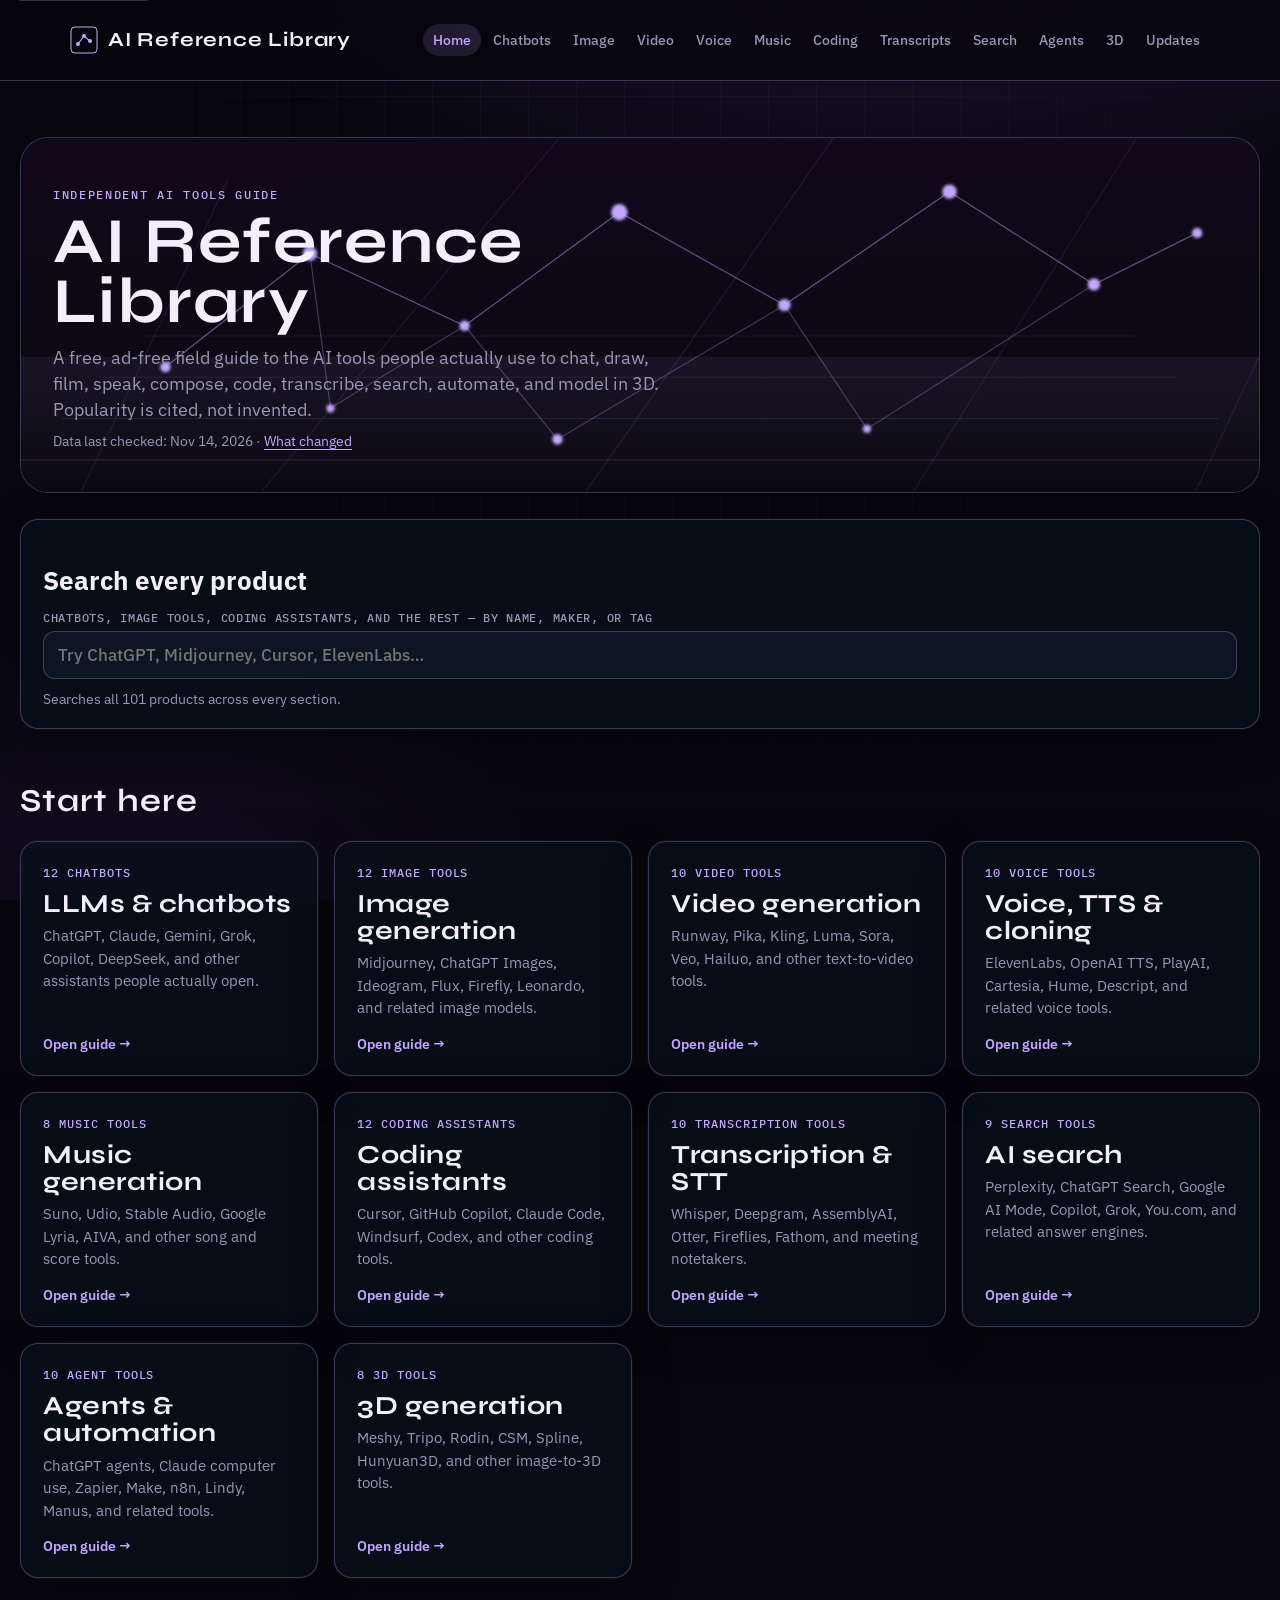
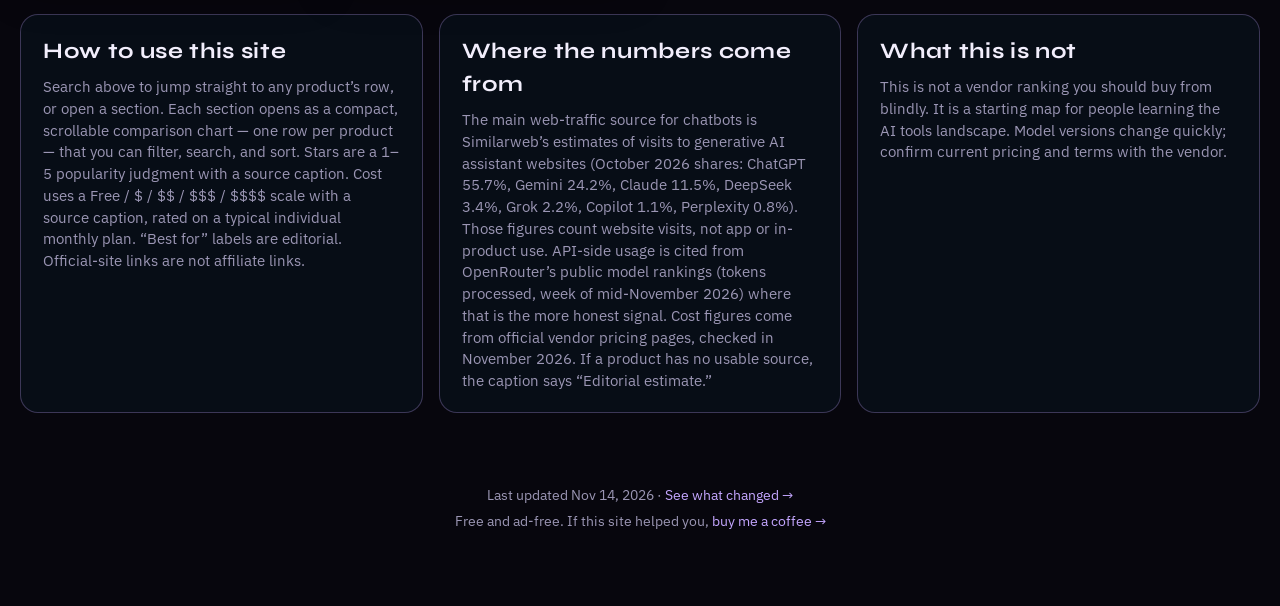
==== index.html @ b4fcb7ce "Initial local build of the AI Reference Library. Static comparison charts for ten AI tool sections, " ====
<!doctype html>
<html lang="en">
<head>
<meta charset="utf-8">
<meta name="viewport" content="width=device-width,initial-scale=1,viewport-fit=cover">
<title>AI Reference Library</title>
<meta name="description" content="Free, ad-free guide to AI tools: chatbots, image and video generation, voice, music, coding assistants, transcription, AI search, agents, and 3D, with cited ratings.">
<link rel="canonical" href="https://aitoolchart.net/">
<meta property="og:type" content="website">
<meta property="og:site_name" content="AI Reference Library">
<meta property="og:title" content="AI Reference Library">
<meta property="og:description" content="Free, ad-free guide to AI tools: chatbots, image and video generation, voice, music, coding assistants, transcription, AI search, agents, and 3D, with cited ratings.">
<meta property="og:url" content="https://aitoolchart.net/">
<meta property="og:image" content="https://aitoolchart.net/og-image.png">
<meta property="og:image:width" content="1200">
<meta property="og:image:height" content="630">
<meta property="og:image:alt" content="AI Reference Library: a dark grid and connected nodes">
<meta name="twitter:card" content="summary_large_image">
<meta name="twitter:title" content="AI Reference Library">
<meta name="twitter:description" content="Free, ad-free guide to AI tools: chatbots, image and video generation, voice, music, coding assistants, transcription, AI search, agents, and 3D, with cited ratings.">
<meta name="twitter:image" content="https://aitoolchart.net/og-image.png">
<link rel="icon" href="favicon.ico" sizes="any">
<link rel="icon" href="favicon.svg" type="image/svg+xml">
<link rel="apple-touch-icon" href="apple-touch-icon.png">
<link rel="preconnect" href="https://fonts.googleapis.com">
<link rel="preconnect" href="https://fonts.gstatic.com" crossorigin>
<link rel="stylesheet" href="https://fonts.googleapis.com/css2?family=IBM+Plex+Mono:wght@400;500&family=IBM+Plex+Sans:wght@400;500;600;700&family=Syne:wght@600;700;800&display=swap">
<link rel="stylesheet" href="theme.css?v=20261114">
</head>
<body>
<div class="page-bg"></div>
<a class="skip" href="#main">Skip to content</a>
<nav class="topnav" aria-label="Primary">
  <div class="inner">
    <a class="brand" href="index.html">
      <svg width="28" height="28" viewBox="0 0 28 28" aria-hidden="true">
        <rect x="1" y="1" width="26" height="26" rx="4" fill="none" stroke="#c4a6ff" stroke-width="1"/>
        <circle cx="8" cy="18" r="2" fill="#c4a6ff"/>
        <circle cx="14" cy="10" r="2" fill="#c4a6ff"/>
        <circle cx="20" cy="15" r="2" fill="#c4a6ff"/>
        <path d="M8 18 L14 10 L20 15" fill="none" stroke="#c4a6ff" stroke-width="1.2"/>
      </svg>
      AI Reference Library
    </a>
    <ul class="nav-links"><li><a href="index.html" aria-current="page">Home</a></li><li><a href="chatbots.html">Chatbots</a></li><li><a href="image.html">Image</a></li><li><a href="video.html">Video</a></li><li><a href="voice.html">Voice</a></li><li><a href="music.html">Music</a></li><li><a href="coding.html">Coding</a></li><li><a href="transcription.html">Transcripts</a></li><li><a href="search.html">Search</a></li><li><a href="agents.html">Agents</a></li><li><a href="gen3d.html">3D</a></li><li><a href="updates.html">Updates</a></li></ul>
  </div>
</nav>
<div class="wrap chart-wrap" id="main">
<header class="hero">
  <div class="hero-art"><svg class="hero-svg" viewBox="0 0 1200 420" preserveAspectRatio="xMidYMid slice" aria-hidden="true">
  <defs>
    <linearGradient id="sky" x1="0" y1="0" x2="0" y2="1">
      <stop offset="0%" stop-color="#12081c"/>
      <stop offset="55%" stop-color="#0c0814"/>
      <stop offset="100%" stop-color="#07060d"/>
    </linearGradient>
    <linearGradient id="glow" x1="0" y1="1" x2="0" y2="0">
      <stop offset="0%" stop-color="#c4a6ff" stop-opacity="0.0"/>
      <stop offset="100%" stop-color="#c4a6ff" stop-opacity="0.35"/>
    </linearGradient>
    <filter id="soft"><feGaussianBlur stdDeviation="1.4"/></filter>
  </defs>
  <rect width="1200" height="420" fill="url(#sky)"/>
  <g stroke="#c4a6ff" stroke-opacity="0.16" fill="none" stroke-width="1">
    <path d="M-40,390 L1240,390"/>
    <path d="M0,350 L1200,350" stroke-opacity="0.14"/>
    <path d="M40,310 L1160,310" stroke-opacity="0.12"/>
    <path d="M80,270 L1120,270" stroke-opacity="0.10"/>
    <path d="M120,230 L1080,230" stroke-opacity="0.08"/>
    <path d="M200,80 L40,420" stroke-opacity="0.10"/>
    <path d="M520,40 L200,420" stroke-opacity="0.11"/>
    <path d="M800,20 L520,420" stroke-opacity="0.12"/>
    <path d="M1080,40 L840,420" stroke-opacity="0.11"/>
    <path d="M1280,80 L1120,420" stroke-opacity="0.10"/>
  </g>
  <g fill="none" stroke="#c4a6ff" stroke-opacity="0.45" stroke-width="1.2">
    <path d="M140,260 L280,150 L430,220 L580,110 L740,200 L900,90 L1040,180 L1140,130"/>
    <path d="M280,150 L300,300 L430,220 L520,330 L740,200 L820,320 L1040,180" stroke-opacity="0.28"/>
  </g>
  <g fill="#c4a6ff" filter="url(#soft)">
    <circle cx="140" cy="260" r="5"/>
    <circle cx="280" cy="150" r="7"/>
    <circle cx="430" cy="220" r="5"/>
    <circle cx="580" cy="110" r="8"/>
    <circle cx="740" cy="200" r="6"/>
    <circle cx="900" cy="90" r="7"/>
    <circle cx="1040" cy="180" r="6"/>
    <circle cx="1140" cy="130" r="5"/>
    <circle cx="300" cy="300" r="4"/>
    <circle cx="520" cy="330" r="5"/>
    <circle cx="820" cy="320" r="4"/>
  </g>
  <rect x="0" y="250" width="1200" height="170" fill="url(#glow)" opacity="0.22"/>
</svg>
</div>
  <div class="hero-copy">
    <span class="eyebrow">Independent AI tools guide</span>
    <h1>AI Reference Library</h1>
    <p class="lede">A free, ad-free field guide to the AI tools people actually use to chat, draw, film, speak, compose, code, transcribe, search, automate, and model in 3D. Popularity is cited, not invented.</p>
    <p class="checked">Data last checked: <time datetime="2026-11-14">Nov 14, 2026</time> · <a href="updates.html">What changed</a></p>
  </div>
</header>
  <section class="site-search" role="search" aria-labelledby="site-search-h">
    <h2 id="site-search-h">Search every product</h2>
    <label for="site-search">Chatbots, image tools, coding assistants, and the rest — by name, maker, or tag</label>
    <input type="search" id="site-search" placeholder="Try ChatGPT, Midjourney, Cursor, ElevenLabs…" autocomplete="off" spellcheck="false" aria-describedby="site-status" aria-controls="site-results">
    <p class="sr-status" id="site-status" aria-live="polite">Searches all 101 products across every section.</p>
    <ul class="sr-list" id="site-results" hidden></ul>
  </section>
  <section class="grp">
    <h2>Start here</h2>
    <div class="grid"><a class="card" href="chatbots.html"><span class="cnt">12 chatbots</span><span class="nm">LLMs &amp; chatbots</span><span class="ds">ChatGPT, Claude, Gemini, Grok, Copilot, DeepSeek, and other assistants people actually open.</span><span class="go">Open guide →</span></a><a class="card" href="image.html"><span class="cnt">12 image tools</span><span class="nm">Image generation</span><span class="ds">Midjourney, ChatGPT Images, Ideogram, Flux, Firefly, Leonardo, and related image models.</span><span class="go">Open guide →</span></a><a class="card" href="video.html"><span class="cnt">10 video tools</span><span class="nm">Video generation</span><span class="ds">Runway, Pika, Kling, Luma, Sora, Veo, Hailuo, and other text-to-video tools.</span><span class="go">Open guide →</span></a><a class="card" href="voice.html"><span class="cnt">10 voice tools</span><span class="nm">Voice, TTS &amp; cloning</span><span class="ds">ElevenLabs, OpenAI TTS, PlayAI, Cartesia, Hume, Descript, and related voice tools.</span><span class="go">Open guide →</span></a><a class="card" href="music.html"><span class="cnt">8 music tools</span><span class="nm">Music generation</span><span class="ds">Suno, Udio, Stable Audio, Google Lyria, AIVA, and other song and score tools.</span><span class="go">Open guide →</span></a><a class="card" href="coding.html"><span class="cnt">12 coding assistants</span><span class="nm">Coding assistants</span><span class="ds">Cursor, GitHub Copilot, Claude Code, Windsurf, Codex, and other coding tools.</span><span class="go">Open guide →</span></a><a class="card" href="transcription.html"><span class="cnt">10 transcription tools</span><span class="nm">Transcription &amp; STT</span><span class="ds">Whisper, Deepgram, AssemblyAI, Otter, Fireflies, Fathom, and meeting notetakers.</span><span class="go">Open guide →</span></a><a class="card" href="search.html"><span class="cnt">9 search tools</span><span class="nm">AI search</span><span class="ds">Perplexity, ChatGPT Search, Google AI Mode, Copilot, Grok, You.com, and related answer engines.</span><span class="go">Open guide →</span></a><a class="card" href="agents.html"><span class="cnt">10 agent tools</span><span class="nm">Agents &amp; automation</span><span class="ds">ChatGPT agents, Claude computer use, Zapier, Make, n8n, Lindy, Manus, and related tools.</span><span class="go">Open guide →</span></a><a class="card" href="gen3d.html"><span class="cnt">8 3D tools</span><span class="nm">3D generation</span><span class="ds">Meshy, Tripo, Rodin, CSM, Spline, Hunyuan3D, and other image-to-3D tools.</span><span class="go">Open guide →</span></a></div>
  </section>
  <div class="notes">
    <section>
      <h2>How to use this site</h2>
      <p>Search above to jump straight to any product’s row, or open a section. Each section opens as a compact, scrollable comparison chart — one row per product — that you can filter, search, and sort. Stars are a 1–5 popularity judgment with a source caption. Cost uses a Free / $ / $$ / $$$ / $$$$ scale with a source caption, rated on a typical individual monthly plan. “Best for” labels are editorial. Official-site links are not affiliate links.</p>
    </section>
    <section>
      <h2>Where the numbers come from</h2>
      <p>The main web-traffic source for chatbots is Similarweb’s estimates of visits to generative AI assistant websites (October 2026 shares: ChatGPT 55.7%, Gemini 24.2%, Claude 11.5%, DeepSeek 3.4%, Grok 2.2%, Copilot 1.1%, Perplexity 0.8%). Those figures count website visits, not app or in-product use. API-side usage is cited from OpenRouter’s public model rankings (tokens processed, week of mid-November 2026) where that is the more honest signal. Cost figures come from official vendor pricing pages, checked in November 2026. If a product has no usable source, the caption says “Editorial estimate.”</p>
    </section>
    <section>
      <h2>What this is not</h2>
      <p>This is not a vendor ranking you should buy from blindly. It is a starting map for people learning the AI tools landscape. Model versions change quickly; confirm current pricing and terms with the vendor.</p>
    </section>
  </div>
</div>
<footer class="site-footer">
<p class="kofi updated">Last updated <time datetime="2026-11-14">Nov 14, 2026</time> · <a href="updates.html">See what changed →</a></p>
<p class="kofi">Free and ad-free. If this site helped you, <a href="https://ko-fi.com/marcustravis" target="_blank" rel="noopener">buy me a coffee →</a></p>
</footer>

<script>window.SEARCH_INDEX = [{"name": "ChatGPT", "maker": "OpenAI", "tags": ["Consumer app", "API", "Paid plan", "Voice", "Search"], "icon": "chatgpt", "section": "LLMs & chatbots", "href": "chatbots.html#p-chatgpt"}, {"name": "Gemini", "maker": "Google", "tags": ["Consumer app", "API", "Paid plan", "Voice", "Search"], "icon": "gemini", "section": "LLMs & chatbots", "href": "chatbots.html#p-gemini"}, {"name": "Claude", "maker": "Anthropic", "tags": ["Consumer app", "API", "Paid plan", "Coding"], "icon": "claude", "section": "LLMs & chatbots", "href": "chatbots.html#p-claude"}, {"name": "DeepSeek", "maker": "DeepSeek", "tags": ["Consumer app", "API", "Open weights", "Free tier"], "icon": "deepseek", "section": "LLMs & chatbots", "href": "chatbots.html#p-deepseek"}, {"name": "Grok", "maker": "xAI", "tags": ["Consumer app", "API", "Paid plan", "Search"], "icon": "grok", "section": "LLMs & chatbots", "href": "chatbots.html#p-grok"}, {"name": "Microsoft Copilot", "maker": "Microsoft", "tags": ["Consumer app", "Paid plan", "Office"], "icon": "copilot", "section": "LLMs & chatbots", "href": "chatbots.html#p-microsoft-copilot"}, {"name": "Meta AI", "maker": "Meta", "tags": ["Consumer app", "Free tier", "Voice"], "icon": "meta-ai", "section": "LLMs & chatbots", "href": "chatbots.html#p-meta-ai"}, {"name": "Qwen", "maker": "Alibaba (Qwen)", "tags": ["Consumer app", "API", "Open weights", "Free tier"], "icon": "qwen", "section": "LLMs & chatbots", "href": "chatbots.html#p-qwen"}, {"name": "Kimi", "maker": "Moonshot AI", "tags": ["Consumer app", "API", "Free tier"], "icon": "kimi", "section": "LLMs & chatbots", "href": "chatbots.html#p-kimi"}, {"name": "Z.ai (GLM)", "maker": "Zhipu / Z.ai", "tags": ["Consumer app", "API", "Open weights", "Free tier"], "icon": "zai", "section": "LLMs & chatbots", "href": "chatbots.html#p-z-ai-glm"}, {"name": "Mistral Le Chat", "maker": "Mistral AI", "tags": ["Consumer app", "API", "Open weights", "Paid plan"], "icon": "mistral", "section": "LLMs & chatbots", "href": "chatbots.html#p-mistral-le-chat"}, {"name": "Character.AI", "maker": "Character.AI", "tags": ["Consumer app", "Paid plan"], "icon": "character-ai", "section": "LLMs & chatbots", "href": "chatbots.html#p-character-ai"}, {"name": "Midjourney", "maker": "Midjourney", "tags": ["Consumer app", "Paid plan", "Discord"], "icon": "midjourney", "section": "Image generation", "href": "image.html#p-midjourney"}, {"name": "ChatGPT Images", "maker": "OpenAI", "tags": ["Consumer app", "Paid plan"], "icon": "chatgpt-images", "section": "Image generation", "href": "image.html#p-chatgpt-images"}, {"name": "Gemini Images", "maker": "Google", "tags": ["Consumer app", "Paid plan"], "icon": "gemini-images", "section": "Image generation", "href": "image.html#p-gemini-images"}, {"name": "Adobe Firefly", "maker": "Adobe", "tags": ["Consumer app", "Paid plan", "Creative Cloud"], "icon": "firefly", "section": "Image generation", "href": "image.html#p-adobe-firefly"}, {"name": "Flux", "maker": "Black Forest Labs", "tags": ["API", "Consumer app", "Open weights"], "icon": "flux", "section": "Image generation", "href": "image.html#p-flux"}, {"name": "Ideogram", "maker": "Ideogram", "tags": ["Consumer app", "Paid plan"], "icon": "ideogram", "section": "Image generation", "href": "image.html#p-ideogram"}, {"name": "Leonardo", "maker": "Leonardo.Ai", "tags": ["Consumer app", "Paid plan"], "icon": "leonardo", "section": "Image generation", "href": "image.html#p-leonardo"}, {"name": "Recraft", "maker": "Recraft", "tags": ["Consumer app", "Paid plan", "Vector"], "icon": "recraft", "section": "Image generation", "href": "image.html#p-recraft"}, {"name": "Grok Imagine", "maker": "xAI", "tags": ["Consumer app", "Paid plan"], "icon": "grok-imagine", "section": "Image generation", "href": "image.html#p-grok-imagine"}, {"name": "DreamStudio", "maker": "Stability AI", "tags": ["Consumer app", "API", "Open weights"], "icon": "dreamstudio", "section": "Image generation", "href": "image.html#p-dreamstudio"}, {"name": "Microsoft Designer", "maker": "Microsoft", "tags": ["Consumer app", "Paid plan", "Office"], "icon": "designer", "section": "Image generation", "href": "image.html#p-microsoft-designer"}, {"name": "SeaArt", "maker": "SeaArt", "tags": ["Consumer app", "Free tier", "Paid plan"], "icon": "seaart", "section": "Image generation", "href": "image.html#p-seaart"}, {"name": "Runway", "maker": "Runway", "tags": ["Consumer app", "Paid plan"], "icon": "runway", "section": "Video generation", "href": "video.html#p-runway"}, {"name": "Google Veo", "maker": "Google", "tags": ["Consumer app", "Paid plan"], "icon": "veo", "section": "Video generation", "href": "video.html#p-google-veo"}, {"name": "Sora", "maker": "OpenAI", "tags": ["Consumer app", "Paid plan"], "icon": "sora", "section": "Video generation", "href": "video.html#p-sora"}, {"name": "Kling", "maker": "Kuaishou", "tags": ["Consumer app", "Paid plan"], "icon": "kling", "section": "Video generation", "href": "video.html#p-kling"}, {"name": "Luma Dream Machine", "maker": "Luma AI", "tags": ["Consumer app", "Paid plan"], "icon": "luma", "section": "Video generation", "href": "video.html#p-luma-dream-machine"}, {"name": "Pika", "maker": "Pika", "tags": ["Consumer app", "Paid plan"], "icon": "pika", "section": "Video generation", "href": "video.html#p-pika"}, {"name": "Hailuo", "maker": "MiniMax", "tags": ["Consumer app", "Paid plan"], "icon": "hailuo", "section": "Video generation", "href": "video.html#p-hailuo"}, {"name": "Adobe Firefly Video", "maker": "Adobe", "tags": ["Consumer app", "Paid plan", "Creative Cloud"], "icon": "firefly-video", "section": "Video generation", "href": "video.html#p-adobe-firefly-video"}, {"name": "HeyGen", "maker": "HeyGen", "tags": ["Consumer app", "Paid plan", "Avatars"], "icon": "heygen", "section": "Video generation", "href": "video.html#p-heygen"}, {"name": "Vidu", "maker": "ShengShu / Vidu", "tags": ["Consumer app", "Paid plan"], "icon": "vidu", "section": "Video generation", "href": "video.html#p-vidu"}, {"name": "ElevenLabs", "maker": "ElevenLabs", "tags": ["Consumer app", "API", "Paid plan", "Cloning"], "icon": "elevenlabs", "section": "Voice, TTS & cloning", "href": "voice.html#p-elevenlabs"}, {"name": "OpenAI TTS", "maker": "OpenAI", "tags": ["API", "Consumer app", "Paid plan"], "icon": "openai-tts", "section": "Voice, TTS & cloning", "href": "voice.html#p-openai-tts"}, {"name": "Speechify", "maker": "Speechify", "tags": ["Consumer app", "Paid plan"], "icon": "speechify", "section": "Voice, TTS & cloning", "href": "voice.html#p-speechify"}, {"name": "Descript", "maker": "Descript", "tags": ["Consumer app", "Paid plan", "Cloning", "Editing"], "icon": "descript", "section": "Voice, TTS & cloning", "href": "voice.html#p-descript"}, {"name": "PlayAI", "maker": "PlayAI (Play.ht)", "tags": ["Consumer app", "API", "Paid plan", "Cloning"], "icon": "playai", "section": "Voice, TTS & cloning", "href": "voice.html#p-playai"}, {"name": "Cartesia", "maker": "Cartesia", "tags": ["API", "Paid plan"], "icon": "cartesia", "section": "Voice, TTS & cloning", "href": "voice.html#p-cartesia"}, {"name": "Hume", "maker": "Hume AI", "tags": ["API", "Consumer app", "Paid plan"], "icon": "hume", "section": "Voice, TTS & cloning", "href": "voice.html#p-hume"}, {"name": "Murf", "maker": "Murf", "tags": ["Consumer app", "Paid plan"], "icon": "murf", "section": "Voice, TTS & cloning", "href": "voice.html#p-murf"}, {"name": "Resemble AI", "maker": "Resemble AI", "tags": ["API", "Paid plan", "Cloning"], "icon": "resemble", "section": "Voice, TTS & cloning", "href": "voice.html#p-resemble-ai"}, {"name": "Google Cloud TTS", "maker": "Google", "tags": ["API"], "icon": "google-tts", "section": "Voice, TTS & cloning", "href": "voice.html#p-google-cloud-tts"}, {"name": "Suno", "maker": "Suno", "tags": ["Consumer app", "Paid plan"], "icon": "suno", "section": "Music generation", "href": "music.html#p-suno"}, {"name": "Udio", "maker": "Udio", "tags": ["Consumer app", "Paid plan"], "icon": "udio", "section": "Music generation", "href": "music.html#p-udio"}, {"name": "Stable Audio", "maker": "Stability AI", "tags": ["Consumer app", "API", "Paid plan"], "icon": "stable-audio", "section": "Music generation", "href": "music.html#p-stable-audio"}, {"name": "Google Lyria / MusicFX", "maker": "Google", "tags": ["Consumer app", "Paid plan"], "icon": "lyria", "section": "Music generation", "href": "music.html#p-google-lyria-musicfx"}, {"name": "Eleven Music", "maker": "ElevenLabs", "tags": ["Consumer app", "API", "Paid plan"], "icon": "eleven-music", "section": "Music generation", "href": "music.html#p-eleven-music"}, {"name": "AIVA", "maker": "AIVA", "tags": ["Consumer app", "Paid plan"], "icon": "aiva", "section": "Music generation", "href": "music.html#p-aiva"}, {"name": "Soundraw", "maker": "Soundraw", "tags": ["Consumer app", "Paid plan"], "icon": "soundraw", "section": "Music generation", "href": "music.html#p-soundraw"}, {"name": "Beatoven", "maker": "Beatoven.ai", "tags": ["Consumer app", "Paid plan"], "icon": "beatoven", "section": "Music generation", "href": "music.html#p-beatoven"}, {"name": "Cursor", "maker": "Anysphere / X Subscription", "tags": ["Editor", "Paid plan", "Agents"], "icon": "cursor", "section": "Coding assistants", "href": "coding.html#p-cursor"}, {"name": "GitHub Copilot", "maker": "GitHub (Microsoft)", "tags": ["Editor plugin", "Paid plan", "CLI"], "icon": "github-copilot", "section": "Coding assistants", "href": "coding.html#p-github-copilot"}, {"name": "Claude Code", "maker": "Anthropic", "tags": ["CLI", "Agent", "Paid plan"], "icon": "claude-code", "section": "Coding assistants", "href": "coding.html#p-claude-code"}, {"name": "OpenAI Codex", "maker": "OpenAI", "tags": ["CLI", "Editor plugin", "Agent", "Paid plan"], "icon": "codex", "section": "Coding assistants", "href": "coding.html#p-openai-codex"}, {"name": "Windsurf", "maker": "Windsurf (Cognition)", "tags": ["Editor", "Paid plan", "Agents"], "icon": "windsurf", "section": "Coding assistants", "href": "coding.html#p-windsurf"}, {"name": "Gemini Code Assist", "maker": "Google", "tags": ["Editor plugin", "Paid plan"], "icon": "gemini-code", "section": "Coding assistants", "href": "coding.html#p-gemini-code-assist"}, {"name": "Amazon Q Developer", "maker": "Amazon Web Services", "tags": ["Editor plugin", "Paid plan", "Cloud"], "icon": "amazon-q", "section": "Coding assistants", "href": "coding.html#p-amazon-q-developer"}, {"name": "Tabnine", "maker": "Tabnine", "tags": ["Editor plugin", "Paid plan"], "icon": "tabnine", "section": "Coding assistants", "href": "coding.html#p-tabnine"}, {"name": "JetBrains AI", "maker": "JetBrains", "tags": ["Editor plugin", "Paid plan"], "icon": "jetbrains-ai", "section": "Coding assistants", "href": "coding.html#p-jetbrains-ai"}, {"name": "Cline", "maker": "Cline", "tags": ["Editor plugin", "Agent", "Open source"], "icon": "cline", "section": "Coding assistants", "href": "coding.html#p-cline"}, {"name": "Aider", "maker": "Aider", "tags": ["CLI", "Agent", "Open source"], "icon": "aider", "section": "Coding assistants", "href": "coding.html#p-aider"}, {"name": "Continue", "maker": "Continue", "tags": ["Editor plugin", "Open source"], "icon": "continue", "section": "Coding assistants", "href": "coding.html#p-continue"}, {"name": "OpenAI Whisper", "maker": "OpenAI", "tags": ["Open source", "API"], "icon": "whisper", "section": "Transcription & STT", "href": "transcription.html#p-openai-whisper"}, {"name": "Otter", "maker": "Otter.ai", "tags": ["Consumer app", "Meetings", "Paid plan"], "icon": "otter", "section": "Transcription & STT", "href": "transcription.html#p-otter"}, {"name": "Deepgram", "maker": "Deepgram", "tags": ["API"], "icon": "deepgram", "section": "Transcription & STT", "href": "transcription.html#p-deepgram"}, {"name": "AssemblyAI", "maker": "AssemblyAI", "tags": ["API"], "icon": "assemblyai", "section": "Transcription & STT", "href": "transcription.html#p-assemblyai"}, {"name": "Fireflies", "maker": "Fireflies.ai", "tags": ["Consumer app", "Meetings", "Paid plan"], "icon": "fireflies", "section": "Transcription & STT", "href": "transcription.html#p-fireflies"}, {"name": "Fathom", "maker": "Fathom", "tags": ["Consumer app", "Meetings", "Free tier", "Paid plan"], "icon": "fathom", "section": "Transcription & STT", "href": "transcription.html#p-fathom"}, {"name": "Grain", "maker": "Grain", "tags": ["Consumer app", "Meetings", "Paid plan"], "icon": "grain", "section": "Transcription & STT", "href": "transcription.html#p-grain"}, {"name": "Rev", "maker": "Rev", "tags": ["Consumer app", "API", "Paid plan"], "icon": "rev", "section": "Transcription & STT", "href": "transcription.html#p-rev"}, {"name": "Descript (transcription)", "maker": "Descript", "tags": ["Consumer app", "Editing", "Paid plan"], "icon": "descript", "section": "Transcription & STT", "href": "transcription.html#p-descript-transcription"}, {"name": "Notta", "maker": "Notta", "tags": ["Consumer app", "Meetings", "Paid plan"], "icon": "notta", "section": "Transcription & STT", "href": "transcription.html#p-notta"}, {"name": "Perplexity", "maker": "Perplexity", "tags": ["Consumer app", "Paid plan", "Citations"], "icon": "perplexity", "section": "AI search", "href": "search.html#p-perplexity"}, {"name": "Google AI Mode", "maker": "Google", "tags": ["Search engine", "Paid plan"], "icon": "google-ai-mode", "section": "AI search", "href": "search.html#p-google-ai-mode"}, {"name": "ChatGPT Search", "maker": "OpenAI", "tags": ["Consumer app", "Paid plan", "Citations"], "icon": "chatgpt-search", "section": "AI search", "href": "search.html#p-chatgpt-search"}, {"name": "Microsoft Copilot (search)", "maker": "Microsoft", "tags": ["Consumer app", "Paid plan", "Citations"], "icon": "copilot-search", "section": "AI search", "href": "search.html#p-microsoft-copilot-search"}, {"name": "Grok (search)", "maker": "xAI", "tags": ["Consumer app", "Paid plan", "Citations"], "icon": "grok-search", "section": "AI search", "href": "search.html#p-grok-search"}, {"name": "You.com", "maker": "You.com", "tags": ["Consumer app", "Paid plan", "Citations"], "icon": "youcom", "section": "AI search", "href": "search.html#p-you-com"}, {"name": "Phind", "maker": "Phind", "tags": ["Consumer app", "Paid plan", "Developers"], "icon": "phind", "section": "AI search", "href": "search.html#p-phind"}, {"name": "Exa", "maker": "Exa", "tags": ["API", "Paid plan"], "icon": "exa", "section": "AI search", "href": "search.html#p-exa"}, {"name": "Brave Search / Leo", "maker": "Brave", "tags": ["Search engine", "Consumer app", "Paid plan"], "icon": "brave-leo", "section": "AI search", "href": "search.html#p-brave-search-leo"}, {"name": "ChatGPT Agent", "maker": "OpenAI", "tags": ["Consumer app", "Agent", "Paid plan"], "icon": "chatgpt-agent", "section": "Agents & automation", "href": "agents.html#p-chatgpt-agent"}, {"name": "Claude Computer Use", "maker": "Anthropic", "tags": ["Consumer app", "Agent", "Paid plan"], "icon": "claude-computer-use", "section": "Agents & automation", "href": "agents.html#p-claude-computer-use"}, {"name": "Zapier", "maker": "Zapier", "tags": ["Automation", "Paid plan", "No-code"], "icon": "zapier", "section": "Agents & automation", "href": "agents.html#p-zapier"}, {"name": "Make", "maker": "Make", "tags": ["Automation", "Paid plan", "No-code"], "icon": "make", "section": "Agents & automation", "href": "agents.html#p-make"}, {"name": "n8n", "maker": "n8n", "tags": ["Automation", "Open source", "Paid plan", "Self-hosted"], "icon": "n8n", "section": "Agents & automation", "href": "agents.html#p-n8n"}, {"name": "Lindy", "maker": "Lindy", "tags": ["Consumer app", "Agent", "Paid plan"], "icon": "lindy", "section": "Agents & automation", "href": "agents.html#p-lindy"}, {"name": "Manus", "maker": "Manus", "tags": ["Consumer app", "Agent", "Paid plan"], "icon": "manus", "section": "Agents & automation", "href": "agents.html#p-manus"}, {"name": "Microsoft Copilot Studio", "maker": "Microsoft", "tags": ["Low-code", "Agent", "Paid plan"], "icon": "copilot-studio", "section": "Agents & automation", "href": "agents.html#p-microsoft-copilot-studio"}, {"name": "Google Antigravity", "maker": "Google", "tags": ["Agent", "Paid plan", "Developers"], "icon": "antigravity", "section": "Agents & automation", "href": "agents.html#p-google-antigravity"}, {"name": "Relevance AI", "maker": "Relevance AI", "tags": ["Agent", "Paid plan"], "icon": "relevance-ai", "section": "Agents & automation", "href": "agents.html#p-relevance-ai"}, {"name": "Meshy", "maker": "Meshy", "tags": ["Consumer app", "Paid plan"], "icon": "meshy", "section": "3D generation", "href": "gen3d.html#p-meshy"}, {"name": "Tripo", "maker": "VAST / Tripo", "tags": ["Consumer app", "API", "Paid plan"], "icon": "tripo", "section": "3D generation", "href": "gen3d.html#p-tripo"}, {"name": "Rodin", "maker": "Deemos / Hyper3D", "tags": ["Consumer app", "Paid plan"], "icon": "rodin", "section": "3D generation", "href": "gen3d.html#p-rodin"}, {"name": "CSM", "maker": "Common Sense Machines", "tags": ["Consumer app", "Paid plan"], "icon": "csm", "section": "3D generation", "href": "gen3d.html#p-csm"}, {"name": "Spline AI", "maker": "Spline", "tags": ["Consumer app", "Paid plan", "Web 3D"], "icon": "spline", "section": "3D generation", "href": "gen3d.html#p-spline-ai"}, {"name": "Hunyuan3D", "maker": "Tencent", "tags": ["Open weights", "API", "Consumer app"], "icon": "hunyuan3d", "section": "3D generation", "href": "gen3d.html#p-hunyuan3d"}, {"name": "Luma Genie", "maker": "Luma AI", "tags": ["Consumer app", "Paid plan"], "icon": "luma-genie", "section": "3D generation", "href": "gen3d.html#p-luma-genie"}, {"name": "3D AI Studio", "maker": "3D AI Studio", "tags": ["Consumer app", "Paid plan"], "icon": "3d-ai-studio", "section": "3D generation", "href": "gen3d.html#p-3d-ai-studio"}];</script>
<script src="home-search.js?v=20261114"></script>
</body>
</html>
---- theme.css ----
/* AI Reference Library — dark ink + violet glow.
   Same chart family as bimchart.net, different accent and display face. */
:root {
  color-scheme: dark;
  --bg: #07060d;
  --bg-2: #0d0b16;
  --surface: rgba(8, 16, 26, 0.78);
  --surface-2: rgba(12, 24, 36, 0.92);
  --fg: #f2eefc;
  --muted: #9b96b4;
  --line: rgba(196, 166, 255, 0.28);
  --cyan: #c4a6ff;
  --cyan-2: #e4d4ff;
  --cyan-dim: rgba(196, 166, 255, 0.14);
  --cyan-glow: rgba(196, 166, 255, 0.45);
  --navy: #16102a;
  --ink: #0a0814;
  --accent: var(--cyan);
  --olive: #8fd9b4;
  --pro: #7ee0b0;
  --con: #c9d6dc;
  --warn: #ffc857;
  --focus: #e4d4ff;
  --btn: rgba(196, 166, 255, 0.12);
  --btn-h: rgba(196, 166, 255, 0.22);
  --radius: 18px;
  --bar-bg: rgba(196, 166, 255, 0.12);
  --nav-h: 57px;
  --display: "Syne", "IBM Plex Sans", "Segoe UI", sans-serif;
  --body: "IBM Plex Sans", "Segoe UI", system-ui, sans-serif;
  --mono: "IBM Plex Mono", ui-monospace, monospace;
}

*, *::before, *::after { box-sizing: border-box; }
html, body { margin: 0; padding: 0; }
html { scroll-behavior: smooth; }
body {
  background: var(--bg);
  color: var(--fg);
  font-family: var(--body);
  font-size: 17px;
  line-height: 1.5;
  min-height: 100%;
  -webkit-font-smoothing: antialiased;
}
img { max-width: 100%; }
[hidden] { display: none !important; }
a { color: var(--cyan); text-decoration-thickness: 1px; text-underline-offset: 3px; }
a:hover { color: var(--cyan-2); }
:focus-visible {
  outline: 2px solid var(--focus);
  outline-offset: 3px;
}
.skip {
  position: absolute; left: 12px; top: 8px; z-index: 20;
  background: var(--cyan); color: var(--ink); font-weight: 600;
  padding: 8px 12px; border-radius: 8px; text-decoration: none;
  transform: translateY(-120%);
}
.skip:focus { transform: none; color: var(--ink); }

/* Backdrop: radial glow + CSS grid, perspective floor handled in hero */
.page-bg {
  position: fixed; inset: 0; z-index: -2; pointer-events: none;
  background:
    radial-gradient(1200px 600px at 70% -10%, rgba(120, 70, 200, 0.22), transparent 60%),
    radial-gradient(800px 500px at 10% 100%, rgba(80, 40, 140, 0.18), transparent 55%),
    var(--bg);
}
.page-bg::after {
  content: "";
  position: absolute; inset: 0;
  background-image:
    linear-gradient(rgba(196, 166, 255, 0.045) 1px, transparent 1px),
    linear-gradient(90deg, rgba(196, 166, 255, 0.045) 1px, transparent 1px);
  background-size: 48px 48px;
  mask-image: radial-gradient(ellipse at 50% 0%, #000 20%, transparent 80%);
  opacity: 0.9;
}

.wrap {
  max-width: 1180px;
  margin: 0 auto;
  padding: 28px max(20px, env(safe-area-inset-left)) 64px max(20px, env(safe-area-inset-right));
}

/* Top nav */
.topnav {
  position: sticky; top: 0; z-index: 10;
  backdrop-filter: blur(16px);
  background: rgba(7, 6, 13, 0.82);
  border-bottom: 1px solid var(--line);
}
.topnav .inner {
  max-width: 1180px; margin: 0 auto;
  display: flex; align-items: center; gap: 18px; flex-wrap: wrap;
  padding: 10px max(20px, env(safe-area-inset-left));
}
.brand {
  display: flex; align-items: center; gap: 10px;
  color: var(--fg); text-decoration: none; font-family: var(--display);
  font-weight: 700; font-size: 20px; letter-spacing: 0.04em;
}
.brand svg { display: block; }
.brand:hover { color: var(--cyan-2); }
.nav-links {
  display: flex; flex-wrap: wrap; gap: 4px 2px; margin-left: auto;
  list-style: none; padding: 0;
}
.nav-links a {
  color: var(--muted); text-decoration: none; font-size: 14px; font-weight: 500;
  padding: 7px 10px; border-radius: 999px;
}
.nav-links a:hover, .nav-links a[aria-current="page"] {
  color: var(--fg); background: var(--cyan-dim);
}
.nav-links a[aria-current="page"] { color: var(--cyan); }

/* Hero */
.hero {
  position: relative;
  overflow: hidden;
  border: 1px solid var(--line);
  border-radius: 28px;
  background: linear-gradient(180deg, rgba(8, 20, 32, 0.5), rgba(5, 10, 16, 0.85));
  margin: 28px 0 12px;
  min-height: 280px;
}
.hero-art {
  position: absolute; inset: 0; z-index: 0; pointer-events: none;
  color: var(--cyan);
}
.hero-art svg { width: 100%; height: 100%; display: block; }
.hero-copy {
  position: relative; z-index: 1;
  padding: 48px 32px 40px;
  max-width: 42rem;
}
.eyebrow {
  display: block;
  font-family: var(--mono);
  font-size: 12px;
  letter-spacing: 0.14em;
  text-transform: uppercase;
  color: var(--cyan);
  font-weight: 500;
  margin-bottom: 8px;
}
h1 {
  font-family: var(--display);
  font-weight: 700;
  font-size: clamp(36px, 6vw, 64px);
  line-height: 0.95;
  letter-spacing: 0.02em;
  margin: 0 0 12px;
  text-wrap: balance;
}
.lede {
  color: var(--muted);
  font-size: 18px;
  line-height: 1.45;
  margin: 0 0 8px;
  max-width: 58ch;
}
.checked { margin: 8px 0 0; color: var(--muted); font-size: 14px; }

/* Section cards on the home page */
.grp { margin-top: 48px; }
.grp h2 {
  font-family: var(--display);
  font-weight: 650;
  font-size: clamp(24px, 3vw, 32px);
  letter-spacing: 0.04em;
  margin: 0 0 16px;
}
.grid {
  display: grid;
  grid-template-columns: repeat(auto-fill, minmax(260px, 1fr));
  gap: 16px;
}
.card, .pcard {
  display: flex; flex-direction: column; gap: 8px;
  padding: 22px 22px 20px;
  border: 1px solid var(--line);
  border-radius: var(--radius);
  background: var(--surface);
  box-shadow: 0 0 0 1px rgba(196, 166, 255, 0.04), 0 12px 40px rgba(0, 0, 0, 0.35);
  backdrop-filter: blur(12px);
  color: inherit;
  text-decoration: none;
  transition: border-color .2s, box-shadow .2s, transform .2s;
}
a.card:hover, a.card:focus-visible,
.pcard:hover, .pcard:focus-within {
  border-color: var(--cyan);
  box-shadow: 0 0 0 1px var(--cyan), 0 0 28px var(--cyan-glow), 0 16px 40px rgba(0, 0, 0, 0.45);
  transform: translateY(-2px);
  color: inherit;
}
.cnt {
  font-family: var(--mono);
  font-size: 12px;
  letter-spacing: 0.08em;
  text-transform: uppercase;
  color: var(--cyan);
  font-weight: 500;
}
.nm {
  font-family: var(--display);
  font-weight: 700;
  font-size: 26px;
  line-height: 1.05;
  letter-spacing: 0.02em;
}
.ds { color: var(--muted); font-size: 15px; flex: 1; }
.go { font-weight: 600; font-size: 14px; color: var(--cyan); margin-top: 6px; }

/* Filters / search / sort */
.toolbar {
  display: flex; flex-wrap: wrap; gap: 12px 16px;
  align-items: center;
  margin: 22px 0 10px;
}
.chips { display: flex; flex-wrap: wrap; gap: 8px; }
.chip {
  font: 500 13px var(--body);
  padding: 7px 13px;
  border-radius: 999px;
  border: 1px solid var(--line);
  background: var(--btn);
  color: var(--fg);
  cursor: pointer;
}
.chip:hover { background: var(--btn-h); }
.chip[aria-pressed="true"] {
  background: var(--cyan);
  color: var(--ink);
  border-color: var(--cyan);
  font-weight: 600;
}
.search, .sort {
  display: flex; flex-direction: column; gap: 4px;
  font-size: 12px; color: var(--muted); font-family: var(--mono);
  letter-spacing: 0.06em; text-transform: uppercase;
}
.search input, .sort select {
  font: 500 15px var(--body);
  letter-spacing: 0;
  text-transform: none;
  color: var(--fg);
  background: var(--surface-2);
  border: 1px solid var(--line);
  border-radius: 10px;
  padding: 8px 12px;
  min-width: 220px;
}
.sort select { min-width: 180px; }
.count { color: var(--muted); font-size: 14px; margin: 0 0 14px; }

/* Product cards */
.pcards {
  display: grid;
  grid-template-columns: repeat(auto-fill, minmax(300px, 1fr));
  gap: 16px;
}
.pcard { gap: 10px; color: var(--fg); }
.pcard .maker {
  display: block;
  font-size: 13px;
  color: var(--muted);
  font-weight: 500;
  margin-top: 2px;
}
.known { margin: 0; font-size: 15px; color: var(--fg); }
.tags { display: flex; flex-wrap: wrap; gap: 6px; }
.tag {
  font-size: 11px; font-weight: 600;
  padding: 3px 8px; border-radius: 999px;
  background: var(--cyan-dim); color: var(--cyan-2);
  border: 1px solid rgba(196, 166, 255, 0.2);
}
.price, .learn, .sub {
  display: block;
  font-size: 13px;
  color: var(--muted);
}
.price b, .learn b { color: var(--fg); font-weight: 600; }
.stars { color: var(--cyan); font-size: 18px; letter-spacing: 1px; line-height: 1; }
.stars.off { color: rgba(196, 166, 255, 0.22); }
.starline { white-space: nowrap; }
.pop-row, .cost-row { display: grid; gap: 2px; }
.rate-lbl, .cost-head { font-size: 13px; color: var(--muted); }
.rate-lbl { font-weight: 600; }
.cost-head { display: flex; align-items: baseline; gap: 8px; flex-wrap: wrap; }
.cost-head b { color: var(--fg); font-weight: 600; }
.costline { white-space: nowrap; font-family: var(--mono); font-weight: 700; font-size: 18px; letter-spacing: 1px; line-height: 1; color: var(--warn); }
.cost-off { color: rgba(255, 200, 87, 0.22); }
.pc { display: grid; gap: 4px; font-size: 14px; margin-top: 4px; }
.pro { color: var(--pro); font-weight: 600; }
.con { color: var(--con); }
.official {
  margin-top: 6px;
  font-weight: 600;
  font-size: 14px;
  color: var(--cyan);
  text-decoration: none;
}
.official:hover { text-decoration: underline; }

/* Notes */
.notes {
  display: grid;
  grid-template-columns: repeat(auto-fit, minmax(260px, 1fr));
  gap: 16px;
  margin-top: 36px;
}
.notes section {
  border: 1px solid var(--line);
  border-radius: var(--radius);
  background: var(--surface);
  padding: 20px 22px;
}
.notes h2 {
  font-family: var(--display);
  font-size: 22px;
  margin: 0 0 8px;
  letter-spacing: 0.03em;
}
.notes p, .notes li { color: var(--muted); font-size: 14.5px; margin: 0; }
.notes ul { margin: 0; padding-left: 18px; display: grid; gap: 6px; }

/* Footer */
.site-footer {
  max-width: 1180px;
  margin: 8px auto 40px;
  padding: 0 max(20px, env(safe-area-inset-left)) 24px;
  color: var(--muted);
  font-size: 14px;
  line-height: 1.55;
}
.site-footer p { margin: 0 0 10px; }
.kofi { text-align: center; color: var(--muted); }
.kofi a { color: var(--cyan); text-decoration: none; }
.kofi a:hover { color: var(--cyan-2); text-decoration: underline; }
.kofi.updated { margin-bottom: 4px; }

/* Updates / article pages */
article.wrap h2 { font-family: var(--display); letter-spacing: 0.03em; }
article.wrap time { color: var(--cyan); font-family: var(--mono); font-size: 13px; }
.log { border-left: 2px solid var(--line); padding-left: 16px; margin: 24px 0; }
.log h3 { margin: 0 0 6px; font-size: 20px; font-family: var(--display); }

.back {
  display: inline-block;
  margin: 16px 0 0 max(20px, env(safe-area-inset-left));
  font-weight: 600;
  font-size: 14px;
  text-decoration: none;
}


/* Comparison chart (ammo-style table, BIM theme) */
.wrap.chart-wrap { max-width: 1280px; }
.table-box {
  overflow-x: auto;
  border: 1px solid var(--line);
  border-radius: 12px;
  background: var(--surface);
  backdrop-filter: blur(12px);
}
table.chart {
  border-collapse: collapse;
  width: 100%;
  min-width: 1480px;
  font-variant-numeric: tabular-nums;
  font-size: 15px;
}
.chart th, .chart td {
  padding: 11px 14px;
  text-align: left;
  vertical-align: top;
  border-bottom: 1px solid var(--line);
}
.chart tbody tr:last-child td { border-bottom: 0; }
.chart tbody tr:hover td { background: rgba(196, 166, 255, 0.04); }
.chart th {
  font-size: 11.5px;
  letter-spacing: 0.08em;
  text-transform: uppercase;
  color: var(--muted);
  font-weight: 700;
  background: #120e1c;
  position: sticky;
  top: 0; /* stick to the table-box, which is the horizontal scrollport */
  white-space: nowrap;
  z-index: 3;
  border-bottom: 1px solid var(--line);
}
.chart th.learn-th {
  white-space: normal;
  line-height: 1.3;
  vertical-align: bottom;
}
.chart .th-note {
  display: block;
  margin-top: 3px;
  font-size: 10px;
  font-weight: 500;
  letter-spacing: 0.04em;
  text-transform: none;
  color: var(--muted);
}
.th-btn {
  all: unset;
  cursor: pointer;
  display: inline-flex;
  gap: 4px;
  align-items: center;
  color: inherit;
  font: inherit;
  letter-spacing: inherit;
  text-transform: inherit;
}
.th-btn::after { content: "↕"; opacity: .4; font-size: 11px; }
.th-btn[data-dir="asc"]::after { content: "↑"; opacity: 1; color: var(--cyan); }
.th-btn[data-dir="desc"]::after { content: "↓"; opacity: 1; color: var(--cyan); }
.prod {
  display: flex;
  align-items: flex-start;
  gap: 10px;
  min-width: 220px;
}
.app-icon {
  width: 52px; height: 52px;
  border-radius: 12px;
  flex: none;
  background: var(--ink);
  box-shadow: 0 0 0 1px rgba(196, 166, 255, 0.12);
}
.cart {
  font-family: var(--display);
  font-weight: 700;
  font-size: 20px;
  line-height: 1.08;
  letter-spacing: 0.01em;
  display: block;
}
.year {
  display: block;
  font-size: 12px;
  color: var(--muted);
  font-weight: 500;
  margin-top: 3px;
}
.purpose { max-width: 36ch; min-width: 240px; }
.chart .tags { margin-top: 6px; }
.chart .sub {
  display: block;
  font-size: 12px;
  color: var(--muted);
  font-weight: 500;
  margin-top: 3px;
  max-width: 32ch;
  white-space: normal;
}
.chart .pc { margin-top: 0; }
.chart .official { margin-top: 0; white-space: nowrap; }
.chart td.empty { color: var(--muted); font-size: 14px; }

/* Scroll-hint chrome, tinted to the blueprint theme */
body .sh-hint {
  border: 1px solid var(--line);
  border-radius: 10px;
  background: var(--surface);
  color: var(--fg);
}
body .sh-btn {
  border: 1px solid var(--line);
  background: var(--btn);
  color: var(--fg);
  border-radius: 8px;
}
body .sh-btn:hover:not(:disabled) { border-color: var(--cyan); color: var(--cyan); }
body .sh-arrow { color: var(--cyan); }
body .sh-edge.l { background: linear-gradient(to right, var(--bg-2), transparent); }
body .sh-edge.r { background: linear-gradient(to left, var(--bg-2), transparent); }

/* Deep-linked row (section.html#p-id): brief cyan highlight */
.chart tbody tr { scroll-margin-top: calc(var(--nav-h) + 20px); }
@keyframes row-flash {
  0%, 55% { background: rgba(196, 166, 255, 0.22); }
  100% { background: transparent; }
}
.chart tbody tr.row-flash td { animation: row-flash 3s ease-out; }
.chart tbody tr.row-flash td:first-child { box-shadow: inset 4px 0 0 var(--cyan); }
@media (prefers-reduced-motion: reduce) {
  .chart tbody tr.row-flash td { animation: none; background: rgba(196, 166, 255, 0.18); }
}

/* Homepage search across every section */
.site-search {
  margin: 26px 0 30px;
  padding: 20px 22px 18px;
  border: 1px solid var(--line);
  border-radius: var(--radius);
  background: var(--surface);
  backdrop-filter: blur(12px);
  box-shadow: 0 0 0 1px rgba(196, 166, 255, 0.04), 0 12px 40px rgba(0, 0, 0, 0.35);
}
.site-search h2 { margin-bottom: 10px; }
.site-search label {
  display: block;
  font: 500 12px var(--mono);
  letter-spacing: 0.06em;
  text-transform: uppercase;
  color: var(--muted);
  margin-bottom: 6px;
}
.site-search input {
  width: 100%;
  font: 500 17px var(--body);
  color: var(--fg);
  background: var(--surface-2);
  border: 1px solid var(--line);
  border-radius: 12px;
  padding: 12px 14px;
}
.site-search input:focus { border-color: var(--cyan); box-shadow: 0 0 0 3px var(--cyan-dim), 0 0 18px var(--cyan-glow); outline: none; }
.site-search .sr-status { color: var(--muted); font-size: 14px; margin: 10px 0 0; }
.sr-list { list-style: none; margin: 12px 0 0; padding: 0; display: grid; gap: 8px; max-height: 560px; overflow-y: auto; }
.sr-item {
  display: flex; align-items: center; gap: 14px;
  padding: 10px 12px;
  border: 1px solid var(--line);
  border-radius: 12px;
  background: rgba(10, 8, 20, 0.65);
  color: var(--fg);
  text-decoration: none;
}
.sr-item:hover, .sr-item:focus-visible { border-color: var(--cyan); box-shadow: 0 0 0 1px var(--cyan), 0 0 18px var(--cyan-glow); color: var(--fg); outline: none; }
.sr-icon { flex: none; width: 40px; height: 40px; border-radius: 9px; object-fit: contain; background: rgba(255, 255, 255, 0.04); }
.sr-main { display: flex; flex-direction: column; min-width: 0; flex: 1; }
.sr-name { font-weight: 600; font-size: 16px; }
.sr-maker { color: var(--muted); font-size: 13px; }
.sr-tags { display: flex; flex-wrap: wrap; gap: 4px; margin-top: 4px; }
.sr-sec {
  flex: none;
  font: 500 12px var(--mono);
  letter-spacing: 0.05em;
  text-transform: uppercase;
  color: var(--cyan);
  border: 1px solid var(--line);
  border-radius: 999px;
  padding: 4px 10px;
  white-space: nowrap;
}
@media (max-width: 640px) {
  .sr-item { flex-wrap: wrap; }
  .sr-sec { margin-left: 54px; }
}

@media (max-width: 800px) {
  .chart th { position: static; }
}

@media (max-width: 640px) {
  .hero-copy { padding: 32px 20px 28px; }
  .nav-links { margin-left: 0; width: 100%; }
  .search input { min-width: 0; width: 100%; }
  .toolbar { flex-direction: column; align-items: stretch; }
}

@media (prefers-reduced-motion: reduce) {
  html { scroll-behavior: auto; }
  a.card, a.pcard, a.card:hover { transition: none; transform: none; }
}

/* Extra comparison columns on hardware charts only */
table.chart.chart-wide { min-width: 1960px; }
.chart td.hw {
  max-width: 22ch;
  min-width: 11ch;
  font-size: 13.5px;
  color: var(--fg);
  white-space: normal;
}
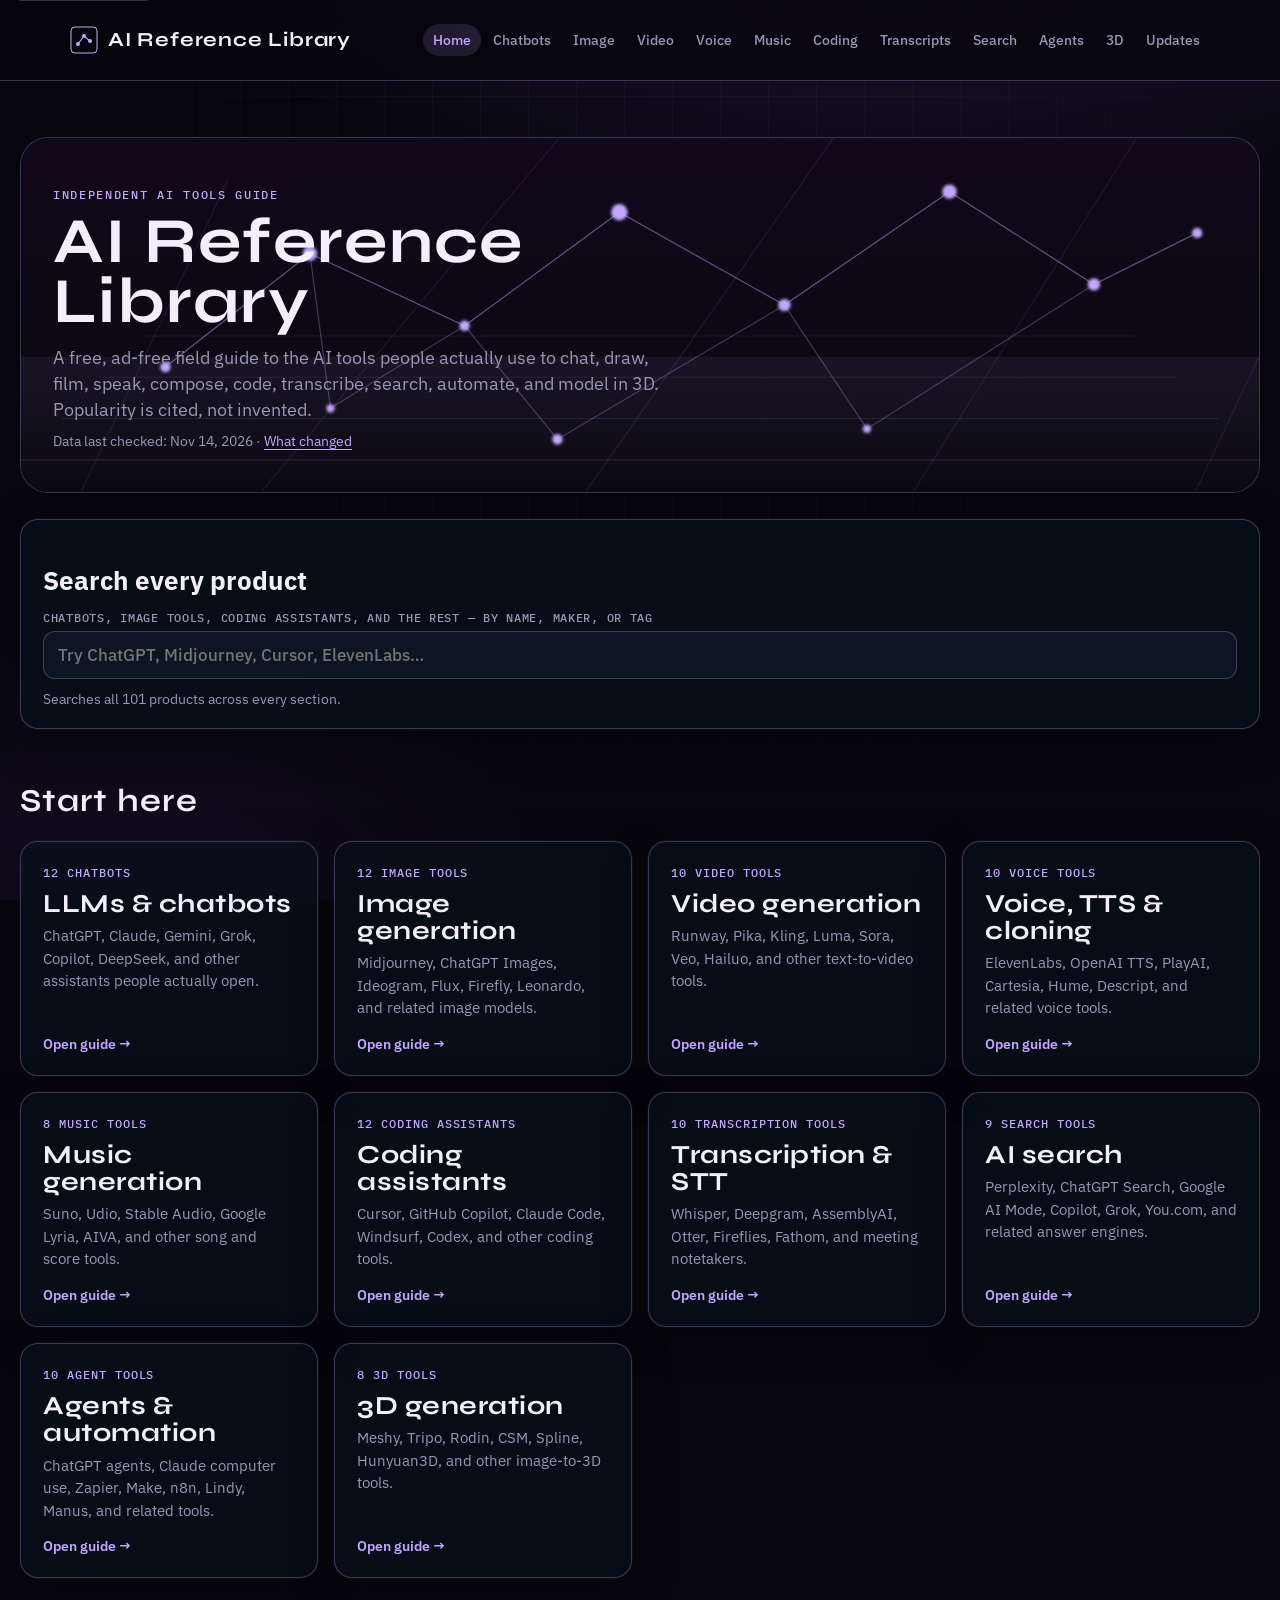
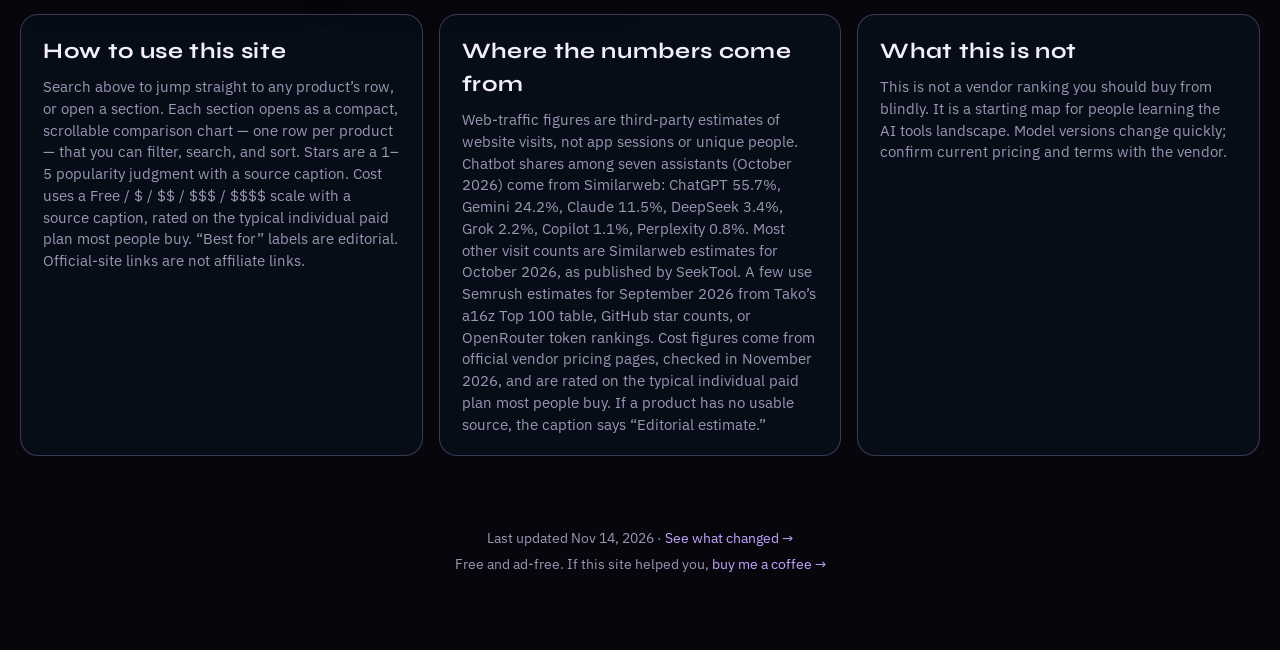
==== commit b129c627: "Source more popularity figures and tighten captions. Popularity citations now cover 78 of 101 rows (" ====
--- a/index.html
+++ b/index.html
@@ -25,7 +25,7 @@
 <link rel="preconnect" href="https://fonts.googleapis.com">
 <link rel="preconnect" href="https://fonts.gstatic.com" crossorigin>
 <link rel="stylesheet" href="https://fonts.googleapis.com/css2?family=IBM+Plex+Mono:wght@400;500&family=IBM+Plex+Sans:wght@400;500;600;700&family=Syne:wght@600;700;800&display=swap">
-<link rel="stylesheet" href="theme.css?v=20261114">
+<link rel="stylesheet" href="theme.css?v=20261114c">
 </head>
 <body>
 <div class="page-bg"></div>
@@ -114,11 +114,11 @@
   <div class="notes">
     <section>
       <h2>How to use this site</h2>
-      <p>Search above to jump straight to any product’s row, or open a section. Each section opens as a compact, scrollable comparison chart — one row per product — that you can filter, search, and sort. Stars are a 1–5 popularity judgment with a source caption. Cost uses a Free / $ / $$ / $$$ / $$$$ scale with a source caption, rated on a typical individual monthly plan. “Best for” labels are editorial. Official-site links are not affiliate links.</p>
+      <p>Search above to jump straight to any product’s row, or open a section. Each section opens as a compact, scrollable comparison chart — one row per product — that you can filter, search, and sort. Stars are a 1–5 popularity judgment with a source caption. Cost uses a Free / $ / $$ / $$$ / $$$$ scale with a source caption, rated on the typical individual paid plan most people buy. “Best for” labels are editorial. Official-site links are not affiliate links.</p>
     </section>
     <section>
       <h2>Where the numbers come from</h2>
-      <p>The main web-traffic source for chatbots is Similarweb’s estimates of visits to generative AI assistant websites (October 2026 shares: ChatGPT 55.7%, Gemini 24.2%, Claude 11.5%, DeepSeek 3.4%, Grok 2.2%, Copilot 1.1%, Perplexity 0.8%). Those figures count website visits, not app or in-product use. API-side usage is cited from OpenRouter’s public model rankings (tokens processed, week of mid-November 2026) where that is the more honest signal. Cost figures come from official vendor pricing pages, checked in November 2026. If a product has no usable source, the caption says “Editorial estimate.”</p>
+      <p>Web-traffic figures are third-party estimates of website visits, not app sessions or unique people. Chatbot shares among seven assistants (October 2026) come from Similarweb: ChatGPT 55.7%, Gemini 24.2%, Claude 11.5%, DeepSeek 3.4%, Grok 2.2%, Copilot 1.1%, Perplexity 0.8%. Most other visit counts are Similarweb estimates for October 2026, as published by SeekTool. A few use Semrush estimates for September 2026 from Tako’s a16z Top 100 table, GitHub star counts, or OpenRouter token rankings. Cost figures come from official vendor pricing pages, checked in November 2026, and are rated on the typical individual paid plan most people buy. If a product has no usable source, the caption says “Editorial estimate.”</p>
     </section>
     <section>
       <h2>What this is not</h2>
@@ -130,8 +130,22 @@
 <p class="kofi updated">Last updated <time datetime="2026-11-14">Nov 14, 2026</time> · <a href="updates.html">See what changed →</a></p>
 <p class="kofi">Free and ad-free. If this site helped you, <a href="https://ko-fi.com/marcustravis" target="_blank" rel="noopener">buy me a coffee →</a></p>
 </footer>
+<script>
+(function () {
+  function syncNavH() {
+    var nav = document.querySelector(".topnav");
+    if (!nav) return;
+    document.documentElement.style.setProperty("--nav-h", Math.ceil(nav.getBoundingClientRect().height) + "px");
+  }
+  syncNavH();
+  window.addEventListener("resize", syncNavH);
+  if (window.ResizeObserver && document.querySelector(".topnav")) {
+    new ResizeObserver(syncNavH).observe(document.querySelector(".topnav"));
+  }
+})();
+</script>
 
 <script>window.SEARCH_INDEX = [{"name": "ChatGPT", "maker": "OpenAI", "tags": ["Consumer app", "API", "Paid plan", "Voice", "Search"], "icon": "chatgpt", "section": "LLMs & chatbots", "href": "chatbots.html#p-chatgpt"}, {"name": "Gemini", "maker": "Google", "tags": ["Consumer app", "API", "Paid plan", "Voice", "Search"], "icon": "gemini", "section": "LLMs & chatbots", "href": "chatbots.html#p-gemini"}, {"name": "Claude", "maker": "Anthropic", "tags": ["Consumer app", "API", "Paid plan", "Coding"], "icon": "claude", "section": "LLMs & chatbots", "href": "chatbots.html#p-claude"}, {"name": "DeepSeek", "maker": "DeepSeek", "tags": ["Consumer app", "API", "Open weights", "Free tier"], "icon": "deepseek", "section": "LLMs & chatbots", "href": "chatbots.html#p-deepseek"}, {"name": "Grok", "maker": "xAI", "tags": ["Consumer app", "API", "Paid plan", "Search"], "icon": "grok", "section": "LLMs & chatbots", "href": "chatbots.html#p-grok"}, {"name": "Microsoft Copilot", "maker": "Microsoft", "tags": ["Consumer app", "Paid plan", "Office"], "icon": "copilot", "section": "LLMs & chatbots", "href": "chatbots.html#p-microsoft-copilot"}, {"name": "Meta AI", "maker": "Meta", "tags": ["Consumer app", "Free tier", "Voice"], "icon": "meta-ai", "section": "LLMs & chatbots", "href": "chatbots.html#p-meta-ai"}, {"name": "Qwen", "maker": "Alibaba (Qwen)", "tags": ["Consumer app", "API", "Open weights", "Free tier"], "icon": "qwen", "section": "LLMs & chatbots", "href": "chatbots.html#p-qwen"}, {"name": "Kimi", "maker": "Moonshot AI", "tags": ["Consumer app", "API", "Free tier"], "icon": "kimi", "section": "LLMs & chatbots", "href": "chatbots.html#p-kimi"}, {"name": "Z.ai (GLM)", "maker": "Zhipu / Z.ai", "tags": ["Consumer app", "API", "Open weights", "Free tier"], "icon": "zai", "section": "LLMs & chatbots", "href": "chatbots.html#p-z-ai-glm"}, {"name": "Mistral Le Chat", "maker": "Mistral AI", "tags": ["Consumer app", "API", "Open weights", "Paid plan"], "icon": "mistral", "section": "LLMs & chatbots", "href": "chatbots.html#p-mistral-le-chat"}, {"name": "Character.AI", "maker": "Character.AI", "tags": ["Consumer app", "Paid plan"], "icon": "character-ai", "section": "LLMs & chatbots", "href": "chatbots.html#p-character-ai"}, {"name": "Midjourney", "maker": "Midjourney", "tags": ["Consumer app", "Paid plan", "Discord"], "icon": "midjourney", "section": "Image generation", "href": "image.html#p-midjourney"}, {"name": "ChatGPT Images", "maker": "OpenAI", "tags": ["Consumer app", "Paid plan"], "icon": "chatgpt-images", "section": "Image generation", "href": "image.html#p-chatgpt-images"}, {"name": "Gemini Images", "maker": "Google", "tags": ["Consumer app", "Paid plan"], "icon": "gemini-images", "section": "Image generation", "href": "image.html#p-gemini-images"}, {"name": "Adobe Firefly", "maker": "Adobe", "tags": ["Consumer app", "Paid plan", "Creative Cloud"], "icon": "firefly", "section": "Image generation", "href": "image.html#p-adobe-firefly"}, {"name": "Flux", "maker": "Black Forest Labs", "tags": ["API", "Consumer app", "Open weights"], "icon": "flux", "section": "Image generation", "href": "image.html#p-flux"}, {"name": "Ideogram", "maker": "Ideogram", "tags": ["Consumer app", "Paid plan"], "icon": "ideogram", "section": "Image generation", "href": "image.html#p-ideogram"}, {"name": "Leonardo", "maker": "Leonardo.Ai", "tags": ["Consumer app", "Paid plan"], "icon": "leonardo", "section": "Image generation", "href": "image.html#p-leonardo"}, {"name": "Recraft", "maker": "Recraft", "tags": ["Consumer app", "Paid plan", "Vector"], "icon": "recraft", "section": "Image generation", "href": "image.html#p-recraft"}, {"name": "Grok Imagine", "maker": "xAI", "tags": ["Consumer app", "Paid plan"], "icon": "grok-imagine", "section": "Image generation", "href": "image.html#p-grok-imagine"}, {"name": "DreamStudio", "maker": "Stability AI", "tags": ["Consumer app", "API", "Open weights"], "icon": "dreamstudio", "section": "Image generation", "href": "image.html#p-dreamstudio"}, {"name": "Microsoft Designer", "maker": "Microsoft", "tags": ["Consumer app", "Paid plan", "Office"], "icon": "designer", "section": "Image generation", "href": "image.html#p-microsoft-designer"}, {"name": "SeaArt", "maker": "SeaArt", "tags": ["Consumer app", "Free tier", "Paid plan"], "icon": "seaart", "section": "Image generation", "href": "image.html#p-seaart"}, {"name": "Runway", "maker": "Runway", "tags": ["Consumer app", "Paid plan"], "icon": "runway", "section": "Video generation", "href": "video.html#p-runway"}, {"name": "Google Veo", "maker": "Google", "tags": ["Consumer app", "Paid plan"], "icon": "veo", "section": "Video generation", "href": "video.html#p-google-veo"}, {"name": "Sora", "maker": "OpenAI", "tags": ["Consumer app", "Paid plan"], "icon": "sora", "section": "Video generation", "href": "video.html#p-sora"}, {"name": "Kling", "maker": "Kuaishou", "tags": ["Consumer app", "Paid plan"], "icon": "kling", "section": "Video generation", "href": "video.html#p-kling"}, {"name": "Luma Dream Machine", "maker": "Luma AI", "tags": ["Consumer app", "Paid plan"], "icon": "luma", "section": "Video generation", "href": "video.html#p-luma-dream-machine"}, {"name": "Pika", "maker": "Pika", "tags": ["Consumer app", "Paid plan"], "icon": "pika", "section": "Video generation", "href": "video.html#p-pika"}, {"name": "Hailuo", "maker": "MiniMax", "tags": ["Consumer app", "Paid plan"], "icon": "hailuo", "section": "Video generation", "href": "video.html#p-hailuo"}, {"name": "Adobe Firefly Video", "maker": "Adobe", "tags": ["Consumer app", "Paid plan", "Creative Cloud"], "icon": "firefly-video", "section": "Video generation", "href": "video.html#p-adobe-firefly-video"}, {"name": "HeyGen", "maker": "HeyGen", "tags": ["Consumer app", "Paid plan", "Avatars"], "icon": "heygen", "section": "Video generation", "href": "video.html#p-heygen"}, {"name": "Vidu", "maker": "ShengShu / Vidu", "tags": ["Consumer app", "Paid plan"], "icon": "vidu", "section": "Video generation", "href": "video.html#p-vidu"}, {"name": "ElevenLabs", "maker": "ElevenLabs", "tags": ["Consumer app", "API", "Paid plan", "Cloning"], "icon": "elevenlabs", "section": "Voice, TTS & cloning", "href": "voice.html#p-elevenlabs"}, {"name": "OpenAI TTS", "maker": "OpenAI", "tags": ["API", "Consumer app", "Paid plan"], "icon": "openai-tts", "section": "Voice, TTS & cloning", "href": "voice.html#p-openai-tts"}, {"name": "Speechify", "maker": "Speechify", "tags": ["Consumer app", "Paid plan"], "icon": "speechify", "section": "Voice, TTS & cloning", "href": "voice.html#p-speechify"}, {"name": "Descript", "maker": "Descript", "tags": ["Consumer app", "Paid plan", "Cloning", "Editing"], "icon": "descript", "section": "Voice, TTS & cloning", "href": "voice.html#p-descript"}, {"name": "PlayAI", "maker": "PlayAI (Play.ht)", "tags": ["Consumer app", "API", "Paid plan", "Cloning"], "icon": "playai", "section": "Voice, TTS & cloning", "href": "voice.html#p-playai"}, {"name": "Cartesia", "maker": "Cartesia", "tags": ["API", "Paid plan"], "icon": "cartesia", "section": "Voice, TTS & cloning", "href": "voice.html#p-cartesia"}, {"name": "Hume", "maker": "Hume AI", "tags": ["API", "Consumer app", "Paid plan"], "icon": "hume", "section": "Voice, TTS & cloning", "href": "voice.html#p-hume"}, {"name": "Murf", "maker": "Murf", "tags": ["Consumer app", "Paid plan"], "icon": "murf", "section": "Voice, TTS & cloning", "href": "voice.html#p-murf"}, {"name": "Resemble AI", "maker": "Resemble AI", "tags": ["API", "Paid plan", "Cloning"], "icon": "resemble", "section": "Voice, TTS & cloning", "href": "voice.html#p-resemble-ai"}, {"name": "Google Cloud TTS", "maker": "Google", "tags": ["API"], "icon": "google-tts", "section": "Voice, TTS & cloning", "href": "voice.html#p-google-cloud-tts"}, {"name": "Suno", "maker": "Suno", "tags": ["Consumer app", "Paid plan"], "icon": "suno", "section": "Music generation", "href": "music.html#p-suno"}, {"name": "Udio", "maker": "Udio", "tags": ["Consumer app", "Paid plan"], "icon": "udio", "section": "Music generation", "href": "music.html#p-udio"}, {"name": "Stable Audio", "maker": "Stability AI", "tags": ["Consumer app", "API", "Paid plan"], "icon": "stable-audio", "section": "Music generation", "href": "music.html#p-stable-audio"}, {"name": "Google Lyria / MusicFX", "maker": "Google", "tags": ["Consumer app", "Paid plan"], "icon": "lyria", "section": "Music generation", "href": "music.html#p-google-lyria-musicfx"}, {"name": "Eleven Music", "maker": "ElevenLabs", "tags": ["Consumer app", "API", "Paid plan"], "icon": "eleven-music", "section": "Music generation", "href": "music.html#p-eleven-music"}, {"name": "AIVA", "maker": "AIVA", "tags": ["Consumer app", "Paid plan"], "icon": "aiva", "section": "Music generation", "href": "music.html#p-aiva"}, {"name": "Soundraw", "maker": "Soundraw", "tags": ["Consumer app", "Paid plan"], "icon": "soundraw", "section": "Music generation", "href": "music.html#p-soundraw"}, {"name": "Beatoven", "maker": "Beatoven.ai", "tags": ["Consumer app", "Paid plan"], "icon": "beatoven", "section": "Music generation", "href": "music.html#p-beatoven"}, {"name": "Cursor", "maker": "Anysphere / X Subscription", "tags": ["Editor", "Paid plan", "Agents"], "icon": "cursor", "section": "Coding assistants", "href": "coding.html#p-cursor"}, {"name": "GitHub Copilot", "maker": "GitHub (Microsoft)", "tags": ["Editor plugin", "Paid plan", "CLI"], "icon": "github-copilot", "section": "Coding assistants", "href": "coding.html#p-github-copilot"}, {"name": "Claude Code", "maker": "Anthropic", "tags": ["CLI", "Agent", "Paid plan"], "icon": "claude-code", "section": "Coding assistants", "href": "coding.html#p-claude-code"}, {"name": "OpenAI Codex", "maker": "OpenAI", "tags": ["CLI", "Editor plugin", "Agent", "Paid plan"], "icon": "codex", "section": "Coding assistants", "href": "coding.html#p-openai-codex"}, {"name": "Windsurf", "maker": "Windsurf (Cognition)", "tags": ["Editor", "Paid plan", "Agents"], "icon": "windsurf", "section": "Coding assistants", "href": "coding.html#p-windsurf"}, {"name": "Gemini Code Assist", "maker": "Google", "tags": ["Editor plugin", "Paid plan"], "icon": "gemini-code", "section": "Coding assistants", "href": "coding.html#p-gemini-code-assist"}, {"name": "Amazon Q Developer", "maker": "Amazon Web Services", "tags": ["Editor plugin", "Paid plan", "Cloud"], "icon": "amazon-q", "section": "Coding assistants", "href": "coding.html#p-amazon-q-developer"}, {"name": "Tabnine", "maker": "Tabnine", "tags": ["Editor plugin", "Paid plan"], "icon": "tabnine", "section": "Coding assistants", "href": "coding.html#p-tabnine"}, {"name": "JetBrains AI", "maker": "JetBrains", "tags": ["Editor plugin", "Paid plan"], "icon": "jetbrains-ai", "section": "Coding assistants", "href": "coding.html#p-jetbrains-ai"}, {"name": "Cline", "maker": "Cline", "tags": ["Editor plugin", "Agent", "Open source"], "icon": "cline", "section": "Coding assistants", "href": "coding.html#p-cline"}, {"name": "Aider", "maker": "Aider", "tags": ["CLI", "Agent", "Open source"], "icon": "aider", "section": "Coding assistants", "href": "coding.html#p-aider"}, {"name": "Continue", "maker": "Continue", "tags": ["Editor plugin", "Open source"], "icon": "continue", "section": "Coding assistants", "href": "coding.html#p-continue"}, {"name": "OpenAI Whisper", "maker": "OpenAI", "tags": ["Open source", "API"], "icon": "whisper", "section": "Transcription & STT", "href": "transcription.html#p-openai-whisper"}, {"name": "Otter", "maker": "Otter.ai", "tags": ["Consumer app", "Meetings", "Paid plan"], "icon": "otter", "section": "Transcription & STT", "href": "transcription.html#p-otter"}, {"name": "Deepgram", "maker": "Deepgram", "tags": ["API"], "icon": "deepgram", "section": "Transcription & STT", "href": "transcription.html#p-deepgram"}, {"name": "AssemblyAI", "maker": "AssemblyAI", "tags": ["API"], "icon": "assemblyai", "section": "Transcription & STT", "href": "transcription.html#p-assemblyai"}, {"name": "Fireflies", "maker": "Fireflies.ai", "tags": ["Consumer app", "Meetings", "Paid plan"], "icon": "fireflies", "section": "Transcription & STT", "href": "transcription.html#p-fireflies"}, {"name": "Fathom", "maker": "Fathom", "tags": ["Consumer app", "Meetings", "Free tier", "Paid plan"], "icon": "fathom", "section": "Transcription & STT", "href": "transcription.html#p-fathom"}, {"name": "Grain", "maker": "Grain", "tags": ["Consumer app", "Meetings", "Paid plan"], "icon": "grain", "section": "Transcription & STT", "href": "transcription.html#p-grain"}, {"name": "Rev", "maker": "Rev", "tags": ["Consumer app", "API", "Paid plan"], "icon": "rev", "section": "Transcription & STT", "href": "transcription.html#p-rev"}, {"name": "Descript (transcription)", "maker": "Descript", "tags": ["Consumer app", "Editing", "Paid plan"], "icon": "descript", "section": "Transcription & STT", "href": "transcription.html#p-descript-transcription"}, {"name": "Notta", "maker": "Notta", "tags": ["Consumer app", "Meetings", "Paid plan"], "icon": "notta", "section": "Transcription & STT", "href": "transcription.html#p-notta"}, {"name": "Perplexity", "maker": "Perplexity", "tags": ["Consumer app", "Paid plan", "Citations"], "icon": "perplexity", "section": "AI search", "href": "search.html#p-perplexity"}, {"name": "Google AI Mode", "maker": "Google", "tags": ["Search engine", "Paid plan"], "icon": "google-ai-mode", "section": "AI search", "href": "search.html#p-google-ai-mode"}, {"name": "ChatGPT Search", "maker": "OpenAI", "tags": ["Consumer app", "Paid plan", "Citations"], "icon": "chatgpt-search", "section": "AI search", "href": "search.html#p-chatgpt-search"}, {"name": "Microsoft Copilot (search)", "maker": "Microsoft", "tags": ["Consumer app", "Paid plan", "Citations"], "icon": "copilot-search", "section": "AI search", "href": "search.html#p-microsoft-copilot-search"}, {"name": "Grok (search)", "maker": "xAI", "tags": ["Consumer app", "Paid plan", "Citations"], "icon": "grok-search", "section": "AI search", "href": "search.html#p-grok-search"}, {"name": "You.com", "maker": "You.com", "tags": ["Consumer app", "Paid plan", "Citations"], "icon": "youcom", "section": "AI search", "href": "search.html#p-you-com"}, {"name": "Phind", "maker": "Phind", "tags": ["Consumer app", "Paid plan", "Developers"], "icon": "phind", "section": "AI search", "href": "search.html#p-phind"}, {"name": "Exa", "maker": "Exa", "tags": ["API", "Paid plan"], "icon": "exa", "section": "AI search", "href": "search.html#p-exa"}, {"name": "Brave Search / Leo", "maker": "Brave", "tags": ["Search engine", "Consumer app", "Paid plan"], "icon": "brave-leo", "section": "AI search", "href": "search.html#p-brave-search-leo"}, {"name": "ChatGPT Agent", "maker": "OpenAI", "tags": ["Consumer app", "Agent", "Paid plan"], "icon": "chatgpt-agent", "section": "Agents & automation", "href": "agents.html#p-chatgpt-agent"}, {"name": "Claude Computer Use", "maker": "Anthropic", "tags": ["Consumer app", "Agent", "Paid plan"], "icon": "claude-computer-use", "section": "Agents & automation", "href": "agents.html#p-claude-computer-use"}, {"name": "Zapier", "maker": "Zapier", "tags": ["Automation", "Paid plan", "No-code"], "icon": "zapier", "section": "Agents & automation", "href": "agents.html#p-zapier"}, {"name": "Make", "maker": "Make", "tags": ["Automation", "Paid plan", "No-code"], "icon": "make", "section": "Agents & automation", "href": "agents.html#p-make"}, {"name": "n8n", "maker": "n8n", "tags": ["Automation", "Open source", "Paid plan", "Self-hosted"], "icon": "n8n", "section": "Agents & automation", "href": "agents.html#p-n8n"}, {"name": "Lindy", "maker": "Lindy", "tags": ["Consumer app", "Agent", "Paid plan"], "icon": "lindy", "section": "Agents & automation", "href": "agents.html#p-lindy"}, {"name": "Manus", "maker": "Manus", "tags": ["Consumer app", "Agent", "Paid plan"], "icon": "manus", "section": "Agents & automation", "href": "agents.html#p-manus"}, {"name": "Microsoft Copilot Studio", "maker": "Microsoft", "tags": ["Low-code", "Agent", "Paid plan"], "icon": "copilot-studio", "section": "Agents & automation", "href": "agents.html#p-microsoft-copilot-studio"}, {"name": "Google Antigravity", "maker": "Google", "tags": ["Agent", "Paid plan", "Developers"], "icon": "antigravity", "section": "Agents & automation", "href": "agents.html#p-google-antigravity"}, {"name": "Relevance AI", "maker": "Relevance AI", "tags": ["Agent", "Paid plan"], "icon": "relevance-ai", "section": "Agents & automation", "href": "agents.html#p-relevance-ai"}, {"name": "Meshy", "maker": "Meshy", "tags": ["Consumer app", "Paid plan"], "icon": "meshy", "section": "3D generation", "href": "gen3d.html#p-meshy"}, {"name": "Tripo", "maker": "VAST / Tripo", "tags": ["Consumer app", "API", "Paid plan"], "icon": "tripo", "section": "3D generation", "href": "gen3d.html#p-tripo"}, {"name": "Rodin", "maker": "Deemos / Hyper3D", "tags": ["Consumer app", "Paid plan"], "icon": "rodin", "section": "3D generation", "href": "gen3d.html#p-rodin"}, {"name": "CSM", "maker": "Common Sense Machines", "tags": ["Consumer app", "Paid plan"], "icon": "csm", "section": "3D generation", "href": "gen3d.html#p-csm"}, {"name": "Spline AI", "maker": "Spline", "tags": ["Consumer app", "Paid plan", "Web 3D"], "icon": "spline", "section": "3D generation", "href": "gen3d.html#p-spline-ai"}, {"name": "Hunyuan3D", "maker": "Tencent", "tags": ["Open weights", "API", "Consumer app"], "icon": "hunyuan3d", "section": "3D generation", "href": "gen3d.html#p-hunyuan3d"}, {"name": "Luma Genie", "maker": "Luma AI", "tags": ["Consumer app", "Paid plan"], "icon": "luma-genie", "section": "3D generation", "href": "gen3d.html#p-luma-genie"}, {"name": "3D AI Studio", "maker": "3D AI Studio", "tags": ["Consumer app", "Paid plan"], "icon": "3d-ai-studio", "section": "3D generation", "href": "gen3d.html#p-3d-ai-studio"}];</script>
-<script src="home-search.js?v=20261114"></script>
+<script src="home-search.js?v=20261114c"></script>
 </body>
 </html>
--- a/theme.css
+++ b/theme.css
@@ -25,7 +25,7 @@
   --btn-h: rgba(196, 166, 255, 0.22);
   --radius: 18px;
   --bar-bg: rgba(196, 166, 255, 0.12);
-  --nav-h: 57px;
+  --nav-h: 81px; /* fallback; JS sets this to the real .topnav height */
   --display: "Syne", "IBM Plex Sans", "Segoe UI", sans-serif;
   --body: "IBM Plex Sans", "Segoe UI", system-ui, sans-serif;
   --mono: "IBM Plex Mono", ui-monospace, monospace;
@@ -391,7 +391,7 @@
   font-weight: 700;
   background: #120e1c;
   position: sticky;
-  top: 0; /* stick to the table-box, which is the horizontal scrollport */
+  top: 0; /* stick to the table-box horizontal scrollport; --nav-h is used for scroll-margin */
   white-space: nowrap;
   z-index: 3;
   border-bottom: 1px solid var(--line);
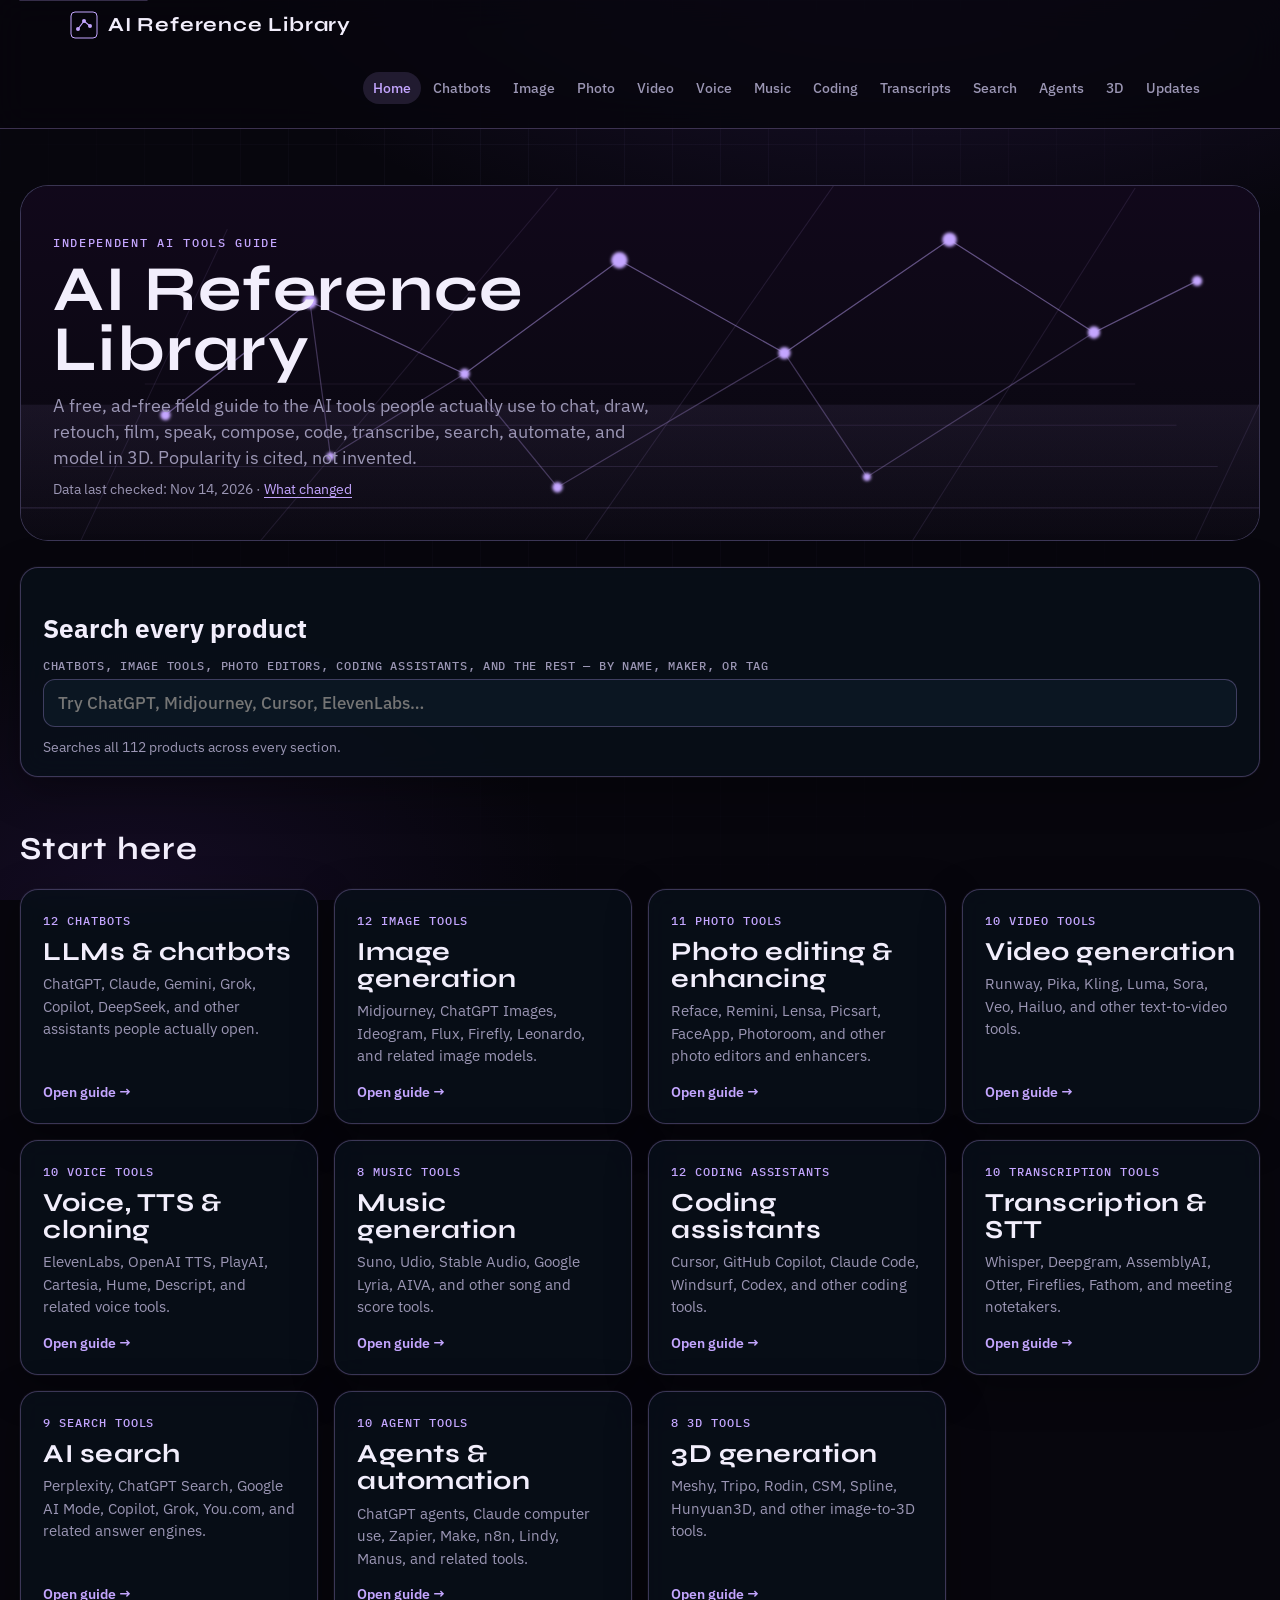
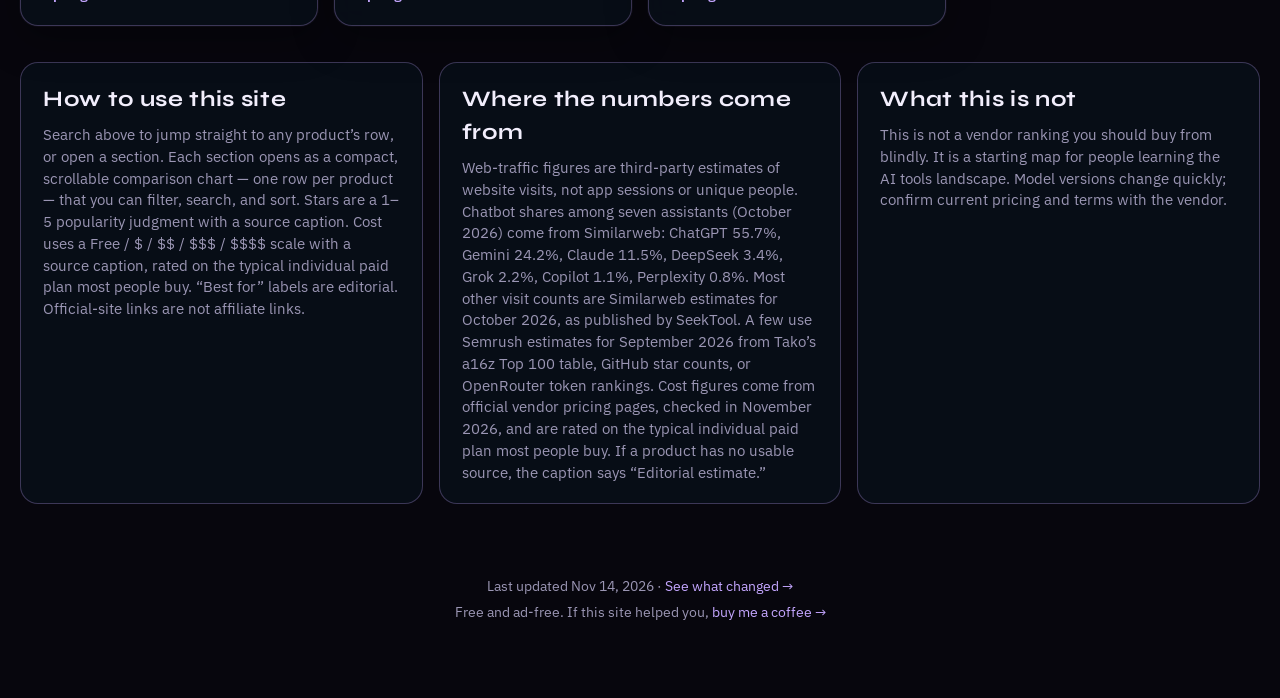
==== commit 7fa13ee6: "Add a photo editing and enhancing section." ====
--- a/index.html
+++ b/index.html
@@ -4,12 +4,12 @@
 <meta charset="utf-8">
 <meta name="viewport" content="width=device-width,initial-scale=1,viewport-fit=cover">
 <title>AI Reference Library</title>
-<meta name="description" content="Free, ad-free guide to AI tools: chatbots, image and video generation, voice, music, coding assistants, transcription, AI search, agents, and 3D, with cited ratings.">
+<meta name="description" content="Free, ad-free guide to AI tools: chatbots, image generation, photo editing, video, voice, music, coding assistants, transcription, AI search, agents, and 3D, with cited ratings.">
 <link rel="canonical" href="https://aitoolchart.net/">
 <meta property="og:type" content="website">
 <meta property="og:site_name" content="AI Reference Library">
 <meta property="og:title" content="AI Reference Library">
-<meta property="og:description" content="Free, ad-free guide to AI tools: chatbots, image and video generation, voice, music, coding assistants, transcription, AI search, agents, and 3D, with cited ratings.">
+<meta property="og:description" content="Free, ad-free guide to AI tools: chatbots, image generation, photo editing, video, voice, music, coding assistants, transcription, AI search, agents, and 3D, with cited ratings.">
 <meta property="og:url" content="https://aitoolchart.net/">
 <meta property="og:image" content="https://aitoolchart.net/og-image.png">
 <meta property="og:image:width" content="1200">
@@ -17,7 +17,7 @@
 <meta property="og:image:alt" content="AI Reference Library: a dark grid and connected nodes">
 <meta name="twitter:card" content="summary_large_image">
 <meta name="twitter:title" content="AI Reference Library">
-<meta name="twitter:description" content="Free, ad-free guide to AI tools: chatbots, image and video generation, voice, music, coding assistants, transcription, AI search, agents, and 3D, with cited ratings.">
+<meta name="twitter:description" content="Free, ad-free guide to AI tools: chatbots, image generation, photo editing, video, voice, music, coding assistants, transcription, AI search, agents, and 3D, with cited ratings.">
 <meta name="twitter:image" content="https://aitoolchart.net/og-image.png">
 <link rel="icon" href="favicon.ico" sizes="any">
 <link rel="icon" href="favicon.svg" type="image/svg+xml">
@@ -42,7 +42,7 @@
       </svg>
       AI Reference Library
     </a>
-    <ul class="nav-links"><li><a href="index.html" aria-current="page">Home</a></li><li><a href="chatbots.html">Chatbots</a></li><li><a href="image.html">Image</a></li><li><a href="video.html">Video</a></li><li><a href="voice.html">Voice</a></li><li><a href="music.html">Music</a></li><li><a href="coding.html">Coding</a></li><li><a href="transcription.html">Transcripts</a></li><li><a href="search.html">Search</a></li><li><a href="agents.html">Agents</a></li><li><a href="gen3d.html">3D</a></li><li><a href="updates.html">Updates</a></li></ul>
+    <ul class="nav-links"><li><a href="index.html" aria-current="page">Home</a></li><li><a href="chatbots.html">Chatbots</a></li><li><a href="image.html">Image</a></li><li><a href="photo.html">Photo</a></li><li><a href="video.html">Video</a></li><li><a href="voice.html">Voice</a></li><li><a href="music.html">Music</a></li><li><a href="coding.html">Coding</a></li><li><a href="transcription.html">Transcripts</a></li><li><a href="search.html">Search</a></li><li><a href="agents.html">Agents</a></li><li><a href="gen3d.html">3D</a></li><li><a href="updates.html">Updates</a></li></ul>
   </div>
 </nav>
 <div class="wrap chart-wrap" id="main">
@@ -96,20 +96,20 @@
   <div class="hero-copy">
     <span class="eyebrow">Independent AI tools guide</span>
     <h1>AI Reference Library</h1>
-    <p class="lede">A free, ad-free field guide to the AI tools people actually use to chat, draw, film, speak, compose, code, transcribe, search, automate, and model in 3D. Popularity is cited, not invented.</p>
+    <p class="lede">A free, ad-free field guide to the AI tools people actually use to chat, draw, retouch, film, speak, compose, code, transcribe, search, automate, and model in 3D. Popularity is cited, not invented.</p>
     <p class="checked">Data last checked: <time datetime="2026-11-14">Nov 14, 2026</time> · <a href="updates.html">What changed</a></p>
   </div>
 </header>
   <section class="site-search" role="search" aria-labelledby="site-search-h">
     <h2 id="site-search-h">Search every product</h2>
-    <label for="site-search">Chatbots, image tools, coding assistants, and the rest — by name, maker, or tag</label>
+    <label for="site-search">Chatbots, image tools, photo editors, coding assistants, and the rest — by name, maker, or tag</label>
     <input type="search" id="site-search" placeholder="Try ChatGPT, Midjourney, Cursor, ElevenLabs…" autocomplete="off" spellcheck="false" aria-describedby="site-status" aria-controls="site-results">
-    <p class="sr-status" id="site-status" aria-live="polite">Searches all 101 products across every section.</p>
+    <p class="sr-status" id="site-status" aria-live="polite">Searches all 112 products across every section.</p>
     <ul class="sr-list" id="site-results" hidden></ul>
   </section>
   <section class="grp">
     <h2>Start here</h2>
-    <div class="grid"><a class="card" href="chatbots.html"><span class="cnt">12 chatbots</span><span class="nm">LLMs &amp; chatbots</span><span class="ds">ChatGPT, Claude, Gemini, Grok, Copilot, DeepSeek, and other assistants people actually open.</span><span class="go">Open guide →</span></a><a class="card" href="image.html"><span class="cnt">12 image tools</span><span class="nm">Image generation</span><span class="ds">Midjourney, ChatGPT Images, Ideogram, Flux, Firefly, Leonardo, and related image models.</span><span class="go">Open guide →</span></a><a class="card" href="video.html"><span class="cnt">10 video tools</span><span class="nm">Video generation</span><span class="ds">Runway, Pika, Kling, Luma, Sora, Veo, Hailuo, and other text-to-video tools.</span><span class="go">Open guide →</span></a><a class="card" href="voice.html"><span class="cnt">10 voice tools</span><span class="nm">Voice, TTS &amp; cloning</span><span class="ds">ElevenLabs, OpenAI TTS, PlayAI, Cartesia, Hume, Descript, and related voice tools.</span><span class="go">Open guide →</span></a><a class="card" href="music.html"><span class="cnt">8 music tools</span><span class="nm">Music generation</span><span class="ds">Suno, Udio, Stable Audio, Google Lyria, AIVA, and other song and score tools.</span><span class="go">Open guide →</span></a><a class="card" href="coding.html"><span class="cnt">12 coding assistants</span><span class="nm">Coding assistants</span><span class="ds">Cursor, GitHub Copilot, Claude Code, Windsurf, Codex, and other coding tools.</span><span class="go">Open guide →</span></a><a class="card" href="transcription.html"><span class="cnt">10 transcription tools</span><span class="nm">Transcription &amp; STT</span><span class="ds">Whisper, Deepgram, AssemblyAI, Otter, Fireflies, Fathom, and meeting notetakers.</span><span class="go">Open guide →</span></a><a class="card" href="search.html"><span class="cnt">9 search tools</span><span class="nm">AI search</span><span class="ds">Perplexity, ChatGPT Search, Google AI Mode, Copilot, Grok, You.com, and related answer engines.</span><span class="go">Open guide →</span></a><a class="card" href="agents.html"><span class="cnt">10 agent tools</span><span class="nm">Agents &amp; automation</span><span class="ds">ChatGPT agents, Claude computer use, Zapier, Make, n8n, Lindy, Manus, and related tools.</span><span class="go">Open guide →</span></a><a class="card" href="gen3d.html"><span class="cnt">8 3D tools</span><span class="nm">3D generation</span><span class="ds">Meshy, Tripo, Rodin, CSM, Spline, Hunyuan3D, and other image-to-3D tools.</span><span class="go">Open guide →</span></a></div>
+    <div class="grid"><a class="card" href="chatbots.html"><span class="cnt">12 chatbots</span><span class="nm">LLMs &amp; chatbots</span><span class="ds">ChatGPT, Claude, Gemini, Grok, Copilot, DeepSeek, and other assistants people actually open.</span><span class="go">Open guide →</span></a><a class="card" href="image.html"><span class="cnt">12 image tools</span><span class="nm">Image generation</span><span class="ds">Midjourney, ChatGPT Images, Ideogram, Flux, Firefly, Leonardo, and related image models.</span><span class="go">Open guide →</span></a><a class="card" href="photo.html"><span class="cnt">11 photo tools</span><span class="nm">Photo editing &amp; enhancing</span><span class="ds">Reface, Remini, Lensa, Picsart, FaceApp, Photoroom, and other photo editors and enhancers.</span><span class="go">Open guide →</span></a><a class="card" href="video.html"><span class="cnt">10 video tools</span><span class="nm">Video generation</span><span class="ds">Runway, Pika, Kling, Luma, Sora, Veo, Hailuo, and other text-to-video tools.</span><span class="go">Open guide →</span></a><a class="card" href="voice.html"><span class="cnt">10 voice tools</span><span class="nm">Voice, TTS &amp; cloning</span><span class="ds">ElevenLabs, OpenAI TTS, PlayAI, Cartesia, Hume, Descript, and related voice tools.</span><span class="go">Open guide →</span></a><a class="card" href="music.html"><span class="cnt">8 music tools</span><span class="nm">Music generation</span><span class="ds">Suno, Udio, Stable Audio, Google Lyria, AIVA, and other song and score tools.</span><span class="go">Open guide →</span></a><a class="card" href="coding.html"><span class="cnt">12 coding assistants</span><span class="nm">Coding assistants</span><span class="ds">Cursor, GitHub Copilot, Claude Code, Windsurf, Codex, and other coding tools.</span><span class="go">Open guide →</span></a><a class="card" href="transcription.html"><span class="cnt">10 transcription tools</span><span class="nm">Transcription &amp; STT</span><span class="ds">Whisper, Deepgram, AssemblyAI, Otter, Fireflies, Fathom, and meeting notetakers.</span><span class="go">Open guide →</span></a><a class="card" href="search.html"><span class="cnt">9 search tools</span><span class="nm">AI search</span><span class="ds">Perplexity, ChatGPT Search, Google AI Mode, Copilot, Grok, You.com, and related answer engines.</span><span class="go">Open guide →</span></a><a class="card" href="agents.html"><span class="cnt">10 agent tools</span><span class="nm">Agents &amp; automation</span><span class="ds">ChatGPT agents, Claude computer use, Zapier, Make, n8n, Lindy, Manus, and related tools.</span><span class="go">Open guide →</span></a><a class="card" href="gen3d.html"><span class="cnt">8 3D tools</span><span class="nm">3D generation</span><span class="ds">Meshy, Tripo, Rodin, CSM, Spline, Hunyuan3D, and other image-to-3D tools.</span><span class="go">Open guide →</span></a></div>
   </section>
   <div class="notes">
     <section>
@@ -145,7 +145,7 @@
 })();
 </script>
 
-<script>window.SEARCH_INDEX = [{"name": "ChatGPT", "maker": "OpenAI", "tags": ["Consumer app", "API", "Paid plan", "Voice", "Search"], "icon": "chatgpt", "section": "LLMs & chatbots", "href": "chatbots.html#p-chatgpt"}, {"name": "Gemini", "maker": "Google", "tags": ["Consumer app", "API", "Paid plan", "Voice", "Search"], "icon": "gemini", "section": "LLMs & chatbots", "href": "chatbots.html#p-gemini"}, {"name": "Claude", "maker": "Anthropic", "tags": ["Consumer app", "API", "Paid plan", "Coding"], "icon": "claude", "section": "LLMs & chatbots", "href": "chatbots.html#p-claude"}, {"name": "DeepSeek", "maker": "DeepSeek", "tags": ["Consumer app", "API", "Open weights", "Free tier"], "icon": "deepseek", "section": "LLMs & chatbots", "href": "chatbots.html#p-deepseek"}, {"name": "Grok", "maker": "xAI", "tags": ["Consumer app", "API", "Paid plan", "Search"], "icon": "grok", "section": "LLMs & chatbots", "href": "chatbots.html#p-grok"}, {"name": "Microsoft Copilot", "maker": "Microsoft", "tags": ["Consumer app", "Paid plan", "Office"], "icon": "copilot", "section": "LLMs & chatbots", "href": "chatbots.html#p-microsoft-copilot"}, {"name": "Meta AI", "maker": "Meta", "tags": ["Consumer app", "Free tier", "Voice"], "icon": "meta-ai", "section": "LLMs & chatbots", "href": "chatbots.html#p-meta-ai"}, {"name": "Qwen", "maker": "Alibaba (Qwen)", "tags": ["Consumer app", "API", "Open weights", "Free tier"], "icon": "qwen", "section": "LLMs & chatbots", "href": "chatbots.html#p-qwen"}, {"name": "Kimi", "maker": "Moonshot AI", "tags": ["Consumer app", "API", "Free tier"], "icon": "kimi", "section": "LLMs & chatbots", "href": "chatbots.html#p-kimi"}, {"name": "Z.ai (GLM)", "maker": "Zhipu / Z.ai", "tags": ["Consumer app", "API", "Open weights", "Free tier"], "icon": "zai", "section": "LLMs & chatbots", "href": "chatbots.html#p-z-ai-glm"}, {"name": "Mistral Le Chat", "maker": "Mistral AI", "tags": ["Consumer app", "API", "Open weights", "Paid plan"], "icon": "mistral", "section": "LLMs & chatbots", "href": "chatbots.html#p-mistral-le-chat"}, {"name": "Character.AI", "maker": "Character.AI", "tags": ["Consumer app", "Paid plan"], "icon": "character-ai", "section": "LLMs & chatbots", "href": "chatbots.html#p-character-ai"}, {"name": "Midjourney", "maker": "Midjourney", "tags": ["Consumer app", "Paid plan", "Discord"], "icon": "midjourney", "section": "Image generation", "href": "image.html#p-midjourney"}, {"name": "ChatGPT Images", "maker": "OpenAI", "tags": ["Consumer app", "Paid plan"], "icon": "chatgpt-images", "section": "Image generation", "href": "image.html#p-chatgpt-images"}, {"name": "Gemini Images", "maker": "Google", "tags": ["Consumer app", "Paid plan"], "icon": "gemini-images", "section": "Image generation", "href": "image.html#p-gemini-images"}, {"name": "Adobe Firefly", "maker": "Adobe", "tags": ["Consumer app", "Paid plan", "Creative Cloud"], "icon": "firefly", "section": "Image generation", "href": "image.html#p-adobe-firefly"}, {"name": "Flux", "maker": "Black Forest Labs", "tags": ["API", "Consumer app", "Open weights"], "icon": "flux", "section": "Image generation", "href": "image.html#p-flux"}, {"name": "Ideogram", "maker": "Ideogram", "tags": ["Consumer app", "Paid plan"], "icon": "ideogram", "section": "Image generation", "href": "image.html#p-ideogram"}, {"name": "Leonardo", "maker": "Leonardo.Ai", "tags": ["Consumer app", "Paid plan"], "icon": "leonardo", "section": "Image generation", "href": "image.html#p-leonardo"}, {"name": "Recraft", "maker": "Recraft", "tags": ["Consumer app", "Paid plan", "Vector"], "icon": "recraft", "section": "Image generation", "href": "image.html#p-recraft"}, {"name": "Grok Imagine", "maker": "xAI", "tags": ["Consumer app", "Paid plan"], "icon": "grok-imagine", "section": "Image generation", "href": "image.html#p-grok-imagine"}, {"name": "DreamStudio", "maker": "Stability AI", "tags": ["Consumer app", "API", "Open weights"], "icon": "dreamstudio", "section": "Image generation", "href": "image.html#p-dreamstudio"}, {"name": "Microsoft Designer", "maker": "Microsoft", "tags": ["Consumer app", "Paid plan", "Office"], "icon": "designer", "section": "Image generation", "href": "image.html#p-microsoft-designer"}, {"name": "SeaArt", "maker": "SeaArt", "tags": ["Consumer app", "Free tier", "Paid plan"], "icon": "seaart", "section": "Image generation", "href": "image.html#p-seaart"}, {"name": "Runway", "maker": "Runway", "tags": ["Consumer app", "Paid plan"], "icon": "runway", "section": "Video generation", "href": "video.html#p-runway"}, {"name": "Google Veo", "maker": "Google", "tags": ["Consumer app", "Paid plan"], "icon": "veo", "section": "Video generation", "href": "video.html#p-google-veo"}, {"name": "Sora", "maker": "OpenAI", "tags": ["Consumer app", "Paid plan"], "icon": "sora", "section": "Video generation", "href": "video.html#p-sora"}, {"name": "Kling", "maker": "Kuaishou", "tags": ["Consumer app", "Paid plan"], "icon": "kling", "section": "Video generation", "href": "video.html#p-kling"}, {"name": "Luma Dream Machine", "maker": "Luma AI", "tags": ["Consumer app", "Paid plan"], "icon": "luma", "section": "Video generation", "href": "video.html#p-luma-dream-machine"}, {"name": "Pika", "maker": "Pika", "tags": ["Consumer app", "Paid plan"], "icon": "pika", "section": "Video generation", "href": "video.html#p-pika"}, {"name": "Hailuo", "maker": "MiniMax", "tags": ["Consumer app", "Paid plan"], "icon": "hailuo", "section": "Video generation", "href": "video.html#p-hailuo"}, {"name": "Adobe Firefly Video", "maker": "Adobe", "tags": ["Consumer app", "Paid plan", "Creative Cloud"], "icon": "firefly-video", "section": "Video generation", "href": "video.html#p-adobe-firefly-video"}, {"name": "HeyGen", "maker": "HeyGen", "tags": ["Consumer app", "Paid plan", "Avatars"], "icon": "heygen", "section": "Video generation", "href": "video.html#p-heygen"}, {"name": "Vidu", "maker": "ShengShu / Vidu", "tags": ["Consumer app", "Paid plan"], "icon": "vidu", "section": "Video generation", "href": "video.html#p-vidu"}, {"name": "ElevenLabs", "maker": "ElevenLabs", "tags": ["Consumer app", "API", "Paid plan", "Cloning"], "icon": "elevenlabs", "section": "Voice, TTS & cloning", "href": "voice.html#p-elevenlabs"}, {"name": "OpenAI TTS", "maker": "OpenAI", "tags": ["API", "Consumer app", "Paid plan"], "icon": "openai-tts", "section": "Voice, TTS & cloning", "href": "voice.html#p-openai-tts"}, {"name": "Speechify", "maker": "Speechify", "tags": ["Consumer app", "Paid plan"], "icon": "speechify", "section": "Voice, TTS & cloning", "href": "voice.html#p-speechify"}, {"name": "Descript", "maker": "Descript", "tags": ["Consumer app", "Paid plan", "Cloning", "Editing"], "icon": "descript", "section": "Voice, TTS & cloning", "href": "voice.html#p-descript"}, {"name": "PlayAI", "maker": "PlayAI (Play.ht)", "tags": ["Consumer app", "API", "Paid plan", "Cloning"], "icon": "playai", "section": "Voice, TTS & cloning", "href": "voice.html#p-playai"}, {"name": "Cartesia", "maker": "Cartesia", "tags": ["API", "Paid plan"], "icon": "cartesia", "section": "Voice, TTS & cloning", "href": "voice.html#p-cartesia"}, {"name": "Hume", "maker": "Hume AI", "tags": ["API", "Consumer app", "Paid plan"], "icon": "hume", "section": "Voice, TTS & cloning", "href": "voice.html#p-hume"}, {"name": "Murf", "maker": "Murf", "tags": ["Consumer app", "Paid plan"], "icon": "murf", "section": "Voice, TTS & cloning", "href": "voice.html#p-murf"}, {"name": "Resemble AI", "maker": "Resemble AI", "tags": ["API", "Paid plan", "Cloning"], "icon": "resemble", "section": "Voice, TTS & cloning", "href": "voice.html#p-resemble-ai"}, {"name": "Google Cloud TTS", "maker": "Google", "tags": ["API"], "icon": "google-tts", "section": "Voice, TTS & cloning", "href": "voice.html#p-google-cloud-tts"}, {"name": "Suno", "maker": "Suno", "tags": ["Consumer app", "Paid plan"], "icon": "suno", "section": "Music generation", "href": "music.html#p-suno"}, {"name": "Udio", "maker": "Udio", "tags": ["Consumer app", "Paid plan"], "icon": "udio", "section": "Music generation", "href": "music.html#p-udio"}, {"name": "Stable Audio", "maker": "Stability AI", "tags": ["Consumer app", "API", "Paid plan"], "icon": "stable-audio", "section": "Music generation", "href": "music.html#p-stable-audio"}, {"name": "Google Lyria / MusicFX", "maker": "Google", "tags": ["Consumer app", "Paid plan"], "icon": "lyria", "section": "Music generation", "href": "music.html#p-google-lyria-musicfx"}, {"name": "Eleven Music", "maker": "ElevenLabs", "tags": ["Consumer app", "API", "Paid plan"], "icon": "eleven-music", "section": "Music generation", "href": "music.html#p-eleven-music"}, {"name": "AIVA", "maker": "AIVA", "tags": ["Consumer app", "Paid plan"], "icon": "aiva", "section": "Music generation", "href": "music.html#p-aiva"}, {"name": "Soundraw", "maker": "Soundraw", "tags": ["Consumer app", "Paid plan"], "icon": "soundraw", "section": "Music generation", "href": "music.html#p-soundraw"}, {"name": "Beatoven", "maker": "Beatoven.ai", "tags": ["Consumer app", "Paid plan"], "icon": "beatoven", "section": "Music generation", "href": "music.html#p-beatoven"}, {"name": "Cursor", "maker": "Anysphere / X Subscription", "tags": ["Editor", "Paid plan", "Agents"], "icon": "cursor", "section": "Coding assistants", "href": "coding.html#p-cursor"}, {"name": "GitHub Copilot", "maker": "GitHub (Microsoft)", "tags": ["Editor plugin", "Paid plan", "CLI"], "icon": "github-copilot", "section": "Coding assistants", "href": "coding.html#p-github-copilot"}, {"name": "Claude Code", "maker": "Anthropic", "tags": ["CLI", "Agent", "Paid plan"], "icon": "claude-code", "section": "Coding assistants", "href": "coding.html#p-claude-code"}, {"name": "OpenAI Codex", "maker": "OpenAI", "tags": ["CLI", "Editor plugin", "Agent", "Paid plan"], "icon": "codex", "section": "Coding assistants", "href": "coding.html#p-openai-codex"}, {"name": "Windsurf", "maker": "Windsurf (Cognition)", "tags": ["Editor", "Paid plan", "Agents"], "icon": "windsurf", "section": "Coding assistants", "href": "coding.html#p-windsurf"}, {"name": "Gemini Code Assist", "maker": "Google", "tags": ["Editor plugin", "Paid plan"], "icon": "gemini-code", "section": "Coding assistants", "href": "coding.html#p-gemini-code-assist"}, {"name": "Amazon Q Developer", "maker": "Amazon Web Services", "tags": ["Editor plugin", "Paid plan", "Cloud"], "icon": "amazon-q", "section": "Coding assistants", "href": "coding.html#p-amazon-q-developer"}, {"name": "Tabnine", "maker": "Tabnine", "tags": ["Editor plugin", "Paid plan"], "icon": "tabnine", "section": "Coding assistants", "href": "coding.html#p-tabnine"}, {"name": "JetBrains AI", "maker": "JetBrains", "tags": ["Editor plugin", "Paid plan"], "icon": "jetbrains-ai", "section": "Coding assistants", "href": "coding.html#p-jetbrains-ai"}, {"name": "Cline", "maker": "Cline", "tags": ["Editor plugin", "Agent", "Open source"], "icon": "cline", "section": "Coding assistants", "href": "coding.html#p-cline"}, {"name": "Aider", "maker": "Aider", "tags": ["CLI", "Agent", "Open source"], "icon": "aider", "section": "Coding assistants", "href": "coding.html#p-aider"}, {"name": "Continue", "maker": "Continue", "tags": ["Editor plugin", "Open source"], "icon": "continue", "section": "Coding assistants", "href": "coding.html#p-continue"}, {"name": "OpenAI Whisper", "maker": "OpenAI", "tags": ["Open source", "API"], "icon": "whisper", "section": "Transcription & STT", "href": "transcription.html#p-openai-whisper"}, {"name": "Otter", "maker": "Otter.ai", "tags": ["Consumer app", "Meetings", "Paid plan"], "icon": "otter", "section": "Transcription & STT", "href": "transcription.html#p-otter"}, {"name": "Deepgram", "maker": "Deepgram", "tags": ["API"], "icon": "deepgram", "section": "Transcription & STT", "href": "transcription.html#p-deepgram"}, {"name": "AssemblyAI", "maker": "AssemblyAI", "tags": ["API"], "icon": "assemblyai", "section": "Transcription & STT", "href": "transcription.html#p-assemblyai"}, {"name": "Fireflies", "maker": "Fireflies.ai", "tags": ["Consumer app", "Meetings", "Paid plan"], "icon": "fireflies", "section": "Transcription & STT", "href": "transcription.html#p-fireflies"}, {"name": "Fathom", "maker": "Fathom", "tags": ["Consumer app", "Meetings", "Free tier", "Paid plan"], "icon": "fathom", "section": "Transcription & STT", "href": "transcription.html#p-fathom"}, {"name": "Grain", "maker": "Grain", "tags": ["Consumer app", "Meetings", "Paid plan"], "icon": "grain", "section": "Transcription & STT", "href": "transcription.html#p-grain"}, {"name": "Rev", "maker": "Rev", "tags": ["Consumer app", "API", "Paid plan"], "icon": "rev", "section": "Transcription & STT", "href": "transcription.html#p-rev"}, {"name": "Descript (transcription)", "maker": "Descript", "tags": ["Consumer app", "Editing", "Paid plan"], "icon": "descript", "section": "Transcription & STT", "href": "transcription.html#p-descript-transcription"}, {"name": "Notta", "maker": "Notta", "tags": ["Consumer app", "Meetings", "Paid plan"], "icon": "notta", "section": "Transcription & STT", "href": "transcription.html#p-notta"}, {"name": "Perplexity", "maker": "Perplexity", "tags": ["Consumer app", "Paid plan", "Citations"], "icon": "perplexity", "section": "AI search", "href": "search.html#p-perplexity"}, {"name": "Google AI Mode", "maker": "Google", "tags": ["Search engine", "Paid plan"], "icon": "google-ai-mode", "section": "AI search", "href": "search.html#p-google-ai-mode"}, {"name": "ChatGPT Search", "maker": "OpenAI", "tags": ["Consumer app", "Paid plan", "Citations"], "icon": "chatgpt-search", "section": "AI search", "href": "search.html#p-chatgpt-search"}, {"name": "Microsoft Copilot (search)", "maker": "Microsoft", "tags": ["Consumer app", "Paid plan", "Citations"], "icon": "copilot-search", "section": "AI search", "href": "search.html#p-microsoft-copilot-search"}, {"name": "Grok (search)", "maker": "xAI", "tags": ["Consumer app", "Paid plan", "Citations"], "icon": "grok-search", "section": "AI search", "href": "search.html#p-grok-search"}, {"name": "You.com", "maker": "You.com", "tags": ["Consumer app", "Paid plan", "Citations"], "icon": "youcom", "section": "AI search", "href": "search.html#p-you-com"}, {"name": "Phind", "maker": "Phind", "tags": ["Consumer app", "Paid plan", "Developers"], "icon": "phind", "section": "AI search", "href": "search.html#p-phind"}, {"name": "Exa", "maker": "Exa", "tags": ["API", "Paid plan"], "icon": "exa", "section": "AI search", "href": "search.html#p-exa"}, {"name": "Brave Search / Leo", "maker": "Brave", "tags": ["Search engine", "Consumer app", "Paid plan"], "icon": "brave-leo", "section": "AI search", "href": "search.html#p-brave-search-leo"}, {"name": "ChatGPT Agent", "maker": "OpenAI", "tags": ["Consumer app", "Agent", "Paid plan"], "icon": "chatgpt-agent", "section": "Agents & automation", "href": "agents.html#p-chatgpt-agent"}, {"name": "Claude Computer Use", "maker": "Anthropic", "tags": ["Consumer app", "Agent", "Paid plan"], "icon": "claude-computer-use", "section": "Agents & automation", "href": "agents.html#p-claude-computer-use"}, {"name": "Zapier", "maker": "Zapier", "tags": ["Automation", "Paid plan", "No-code"], "icon": "zapier", "section": "Agents & automation", "href": "agents.html#p-zapier"}, {"name": "Make", "maker": "Make", "tags": ["Automation", "Paid plan", "No-code"], "icon": "make", "section": "Agents & automation", "href": "agents.html#p-make"}, {"name": "n8n", "maker": "n8n", "tags": ["Automation", "Open source", "Paid plan", "Self-hosted"], "icon": "n8n", "section": "Agents & automation", "href": "agents.html#p-n8n"}, {"name": "Lindy", "maker": "Lindy", "tags": ["Consumer app", "Agent", "Paid plan"], "icon": "lindy", "section": "Agents & automation", "href": "agents.html#p-lindy"}, {"name": "Manus", "maker": "Manus", "tags": ["Consumer app", "Agent", "Paid plan"], "icon": "manus", "section": "Agents & automation", "href": "agents.html#p-manus"}, {"name": "Microsoft Copilot Studio", "maker": "Microsoft", "tags": ["Low-code", "Agent", "Paid plan"], "icon": "copilot-studio", "section": "Agents & automation", "href": "agents.html#p-microsoft-copilot-studio"}, {"name": "Google Antigravity", "maker": "Google", "tags": ["Agent", "Paid plan", "Developers"], "icon": "antigravity", "section": "Agents & automation", "href": "agents.html#p-google-antigravity"}, {"name": "Relevance AI", "maker": "Relevance AI", "tags": ["Agent", "Paid plan"], "icon": "relevance-ai", "section": "Agents & automation", "href": "agents.html#p-relevance-ai"}, {"name": "Meshy", "maker": "Meshy", "tags": ["Consumer app", "Paid plan"], "icon": "meshy", "section": "3D generation", "href": "gen3d.html#p-meshy"}, {"name": "Tripo", "maker": "VAST / Tripo", "tags": ["Consumer app", "API", "Paid plan"], "icon": "tripo", "section": "3D generation", "href": "gen3d.html#p-tripo"}, {"name": "Rodin", "maker": "Deemos / Hyper3D", "tags": ["Consumer app", "Paid plan"], "icon": "rodin", "section": "3D generation", "href": "gen3d.html#p-rodin"}, {"name": "CSM", "maker": "Common Sense Machines", "tags": ["Consumer app", "Paid plan"], "icon": "csm", "section": "3D generation", "href": "gen3d.html#p-csm"}, {"name": "Spline AI", "maker": "Spline", "tags": ["Consumer app", "Paid plan", "Web 3D"], "icon": "spline", "section": "3D generation", "href": "gen3d.html#p-spline-ai"}, {"name": "Hunyuan3D", "maker": "Tencent", "tags": ["Open weights", "API", "Consumer app"], "icon": "hunyuan3d", "section": "3D generation", "href": "gen3d.html#p-hunyuan3d"}, {"name": "Luma Genie", "maker": "Luma AI", "tags": ["Consumer app", "Paid plan"], "icon": "luma-genie", "section": "3D generation", "href": "gen3d.html#p-luma-genie"}, {"name": "3D AI Studio", "maker": "3D AI Studio", "tags": ["Consumer app", "Paid plan"], "icon": "3d-ai-studio", "section": "3D generation", "href": "gen3d.html#p-3d-ai-studio"}];</script>
+<script>window.SEARCH_INDEX = [{"name": "ChatGPT", "maker": "OpenAI", "tags": ["Consumer app", "API", "Paid plan", "Voice", "Search"], "icon": "chatgpt", "section": "LLMs & chatbots", "href": "chatbots.html#p-chatgpt"}, {"name": "Gemini", "maker": "Google", "tags": ["Consumer app", "API", "Paid plan", "Voice", "Search"], "icon": "gemini", "section": "LLMs & chatbots", "href": "chatbots.html#p-gemini"}, {"name": "Claude", "maker": "Anthropic", "tags": ["Consumer app", "API", "Paid plan", "Coding"], "icon": "claude", "section": "LLMs & chatbots", "href": "chatbots.html#p-claude"}, {"name": "DeepSeek", "maker": "DeepSeek", "tags": ["Consumer app", "API", "Open weights", "Free tier"], "icon": "deepseek", "section": "LLMs & chatbots", "href": "chatbots.html#p-deepseek"}, {"name": "Grok", "maker": "xAI", "tags": ["Consumer app", "API", "Paid plan", "Search"], "icon": "grok", "section": "LLMs & chatbots", "href": "chatbots.html#p-grok"}, {"name": "Microsoft Copilot", "maker": "Microsoft", "tags": ["Consumer app", "Paid plan", "Office"], "icon": "copilot", "section": "LLMs & chatbots", "href": "chatbots.html#p-microsoft-copilot"}, {"name": "Meta AI", "maker": "Meta", "tags": ["Consumer app", "Free tier", "Voice"], "icon": "meta-ai", "section": "LLMs & chatbots", "href": "chatbots.html#p-meta-ai"}, {"name": "Qwen", "maker": "Alibaba (Qwen)", "tags": ["Consumer app", "API", "Open weights", "Free tier"], "icon": "qwen", "section": "LLMs & chatbots", "href": "chatbots.html#p-qwen"}, {"name": "Kimi", "maker": "Moonshot AI", "tags": ["Consumer app", "API", "Free tier"], "icon": "kimi", "section": "LLMs & chatbots", "href": "chatbots.html#p-kimi"}, {"name": "Z.ai (GLM)", "maker": "Zhipu / Z.ai", "tags": ["Consumer app", "API", "Open weights", "Free tier"], "icon": "zai", "section": "LLMs & chatbots", "href": "chatbots.html#p-z-ai-glm"}, {"name": "Mistral Le Chat", "maker": "Mistral AI", "tags": ["Consumer app", "API", "Open weights", "Paid plan"], "icon": "mistral", "section": "LLMs & chatbots", "href": "chatbots.html#p-mistral-le-chat"}, {"name": "Character.AI", "maker": "Character.AI", "tags": ["Consumer app", "Paid plan"], "icon": "character-ai", "section": "LLMs & chatbots", "href": "chatbots.html#p-character-ai"}, {"name": "Midjourney", "maker": "Midjourney", "tags": ["Consumer app", "Paid plan", "Discord"], "icon": "midjourney", "section": "Image generation", "href": "image.html#p-midjourney"}, {"name": "ChatGPT Images", "maker": "OpenAI", "tags": ["Consumer app", "Paid plan"], "icon": "chatgpt-images", "section": "Image generation", "href": "image.html#p-chatgpt-images"}, {"name": "Gemini Images", "maker": "Google", "tags": ["Consumer app", "Paid plan"], "icon": "gemini-images", "section": "Image generation", "href": "image.html#p-gemini-images"}, {"name": "Adobe Firefly", "maker": "Adobe", "tags": ["Consumer app", "Paid plan", "Creative Cloud"], "icon": "firefly", "section": "Image generation", "href": "image.html#p-adobe-firefly"}, {"name": "Flux", "maker": "Black Forest Labs", "tags": ["API", "Consumer app", "Open weights"], "icon": "flux", "section": "Image generation", "href": "image.html#p-flux"}, {"name": "Ideogram", "maker": "Ideogram", "tags": ["Consumer app", "Paid plan"], "icon": "ideogram", "section": "Image generation", "href": "image.html#p-ideogram"}, {"name": "Leonardo", "maker": "Leonardo.Ai", "tags": ["Consumer app", "Paid plan"], "icon": "leonardo", "section": "Image generation", "href": "image.html#p-leonardo"}, {"name": "Recraft", "maker": "Recraft", "tags": ["Consumer app", "Paid plan", "Vector"], "icon": "recraft", "section": "Image generation", "href": "image.html#p-recraft"}, {"name": "Grok Imagine", "maker": "xAI", "tags": ["Consumer app", "Paid plan"], "icon": "grok-imagine", "section": "Image generation", "href": "image.html#p-grok-imagine"}, {"name": "DreamStudio", "maker": "Stability AI", "tags": ["Consumer app", "API", "Open weights"], "icon": "dreamstudio", "section": "Image generation", "href": "image.html#p-dreamstudio"}, {"name": "Microsoft Designer", "maker": "Microsoft", "tags": ["Consumer app", "Paid plan", "Office"], "icon": "designer", "section": "Image generation", "href": "image.html#p-microsoft-designer"}, {"name": "SeaArt", "maker": "SeaArt", "tags": ["Consumer app", "Free tier", "Paid plan"], "icon": "seaart", "section": "Image generation", "href": "image.html#p-seaart"}, {"name": "Picsart", "maker": "Picsart", "tags": ["Consumer app", "Free tier", "Paid plan", "Retouching"], "icon": "picsart", "section": "Photo editing & enhancing", "href": "photo.html#p-picsart"}, {"name": "Photoroom", "maker": "Photoroom", "tags": ["Consumer app", "Free tier", "Paid plan", "Background removal"], "icon": "photoroom", "section": "Photo editing & enhancing", "href": "photo.html#p-photoroom"}, {"name": "FaceApp", "maker": "FaceApp Technology", "tags": ["Consumer app", "Paid plan", "Retouching"], "icon": "faceapp", "section": "Photo editing & enhancing", "href": "photo.html#p-faceapp"}, {"name": "Facetune", "maker": "Lightricks", "tags": ["Consumer app", "Paid plan", "Retouching", "AI avatars"], "icon": "facetune", "section": "Photo editing & enhancing", "href": "photo.html#p-facetune"}, {"name": "Reface", "maker": "Reface", "tags": ["Consumer app", "Paid plan", "Face swap", "AI avatars"], "icon": "reface", "section": "Photo editing & enhancing", "href": "photo.html#p-reface"}, {"name": "Remini", "maker": "Bending Spoons", "tags": ["Consumer app", "Paid plan", "Photo enhance"], "icon": "remini", "section": "Photo editing & enhancing", "href": "photo.html#p-remini"}, {"name": "Fotor", "maker": "Fotor", "tags": ["Consumer app", "Free tier", "Paid plan", "Photo enhance"], "icon": "fotor", "section": "Photo editing & enhancing", "href": "photo.html#p-fotor"}, {"name": "Lensa", "maker": "Prisma Labs", "tags": ["Consumer app", "Paid plan", "AI avatars", "Retouching"], "icon": "lensa", "section": "Photo editing & enhancing", "href": "photo.html#p-lensa"}, {"name": "Topaz Photo", "maker": "Topaz Labs", "tags": ["Consumer app", "Paid plan", "Photo enhance", "Desktop app"], "icon": "topaz-photo", "section": "Photo editing & enhancing", "href": "photo.html#p-topaz-photo"}, {"name": "Let's Enhance", "maker": "LetsEnhance", "tags": ["Consumer app", "Free tier", "Paid plan", "Photo enhance"], "icon": "lets-enhance", "section": "Photo editing & enhancing", "href": "photo.html#p-let-s-enhance"}, {"name": "Magnific", "maker": "Magnific (Freepik)", "tags": ["Consumer app", "Paid plan", "Photo enhance"], "icon": "magnific", "section": "Photo editing & enhancing", "href": "photo.html#p-magnific"}, {"name": "Runway", "maker": "Runway", "tags": ["Consumer app", "Paid plan"], "icon": "runway", "section": "Video generation", "href": "video.html#p-runway"}, {"name": "Google Veo", "maker": "Google", "tags": ["Consumer app", "Paid plan"], "icon": "veo", "section": "Video generation", "href": "video.html#p-google-veo"}, {"name": "Sora", "maker": "OpenAI", "tags": ["Consumer app", "Paid plan"], "icon": "sora", "section": "Video generation", "href": "video.html#p-sora"}, {"name": "Kling", "maker": "Kuaishou", "tags": ["Consumer app", "Paid plan"], "icon": "kling", "section": "Video generation", "href": "video.html#p-kling"}, {"name": "Luma Dream Machine", "maker": "Luma AI", "tags": ["Consumer app", "Paid plan"], "icon": "luma", "section": "Video generation", "href": "video.html#p-luma-dream-machine"}, {"name": "Pika", "maker": "Pika", "tags": ["Consumer app", "Paid plan"], "icon": "pika", "section": "Video generation", "href": "video.html#p-pika"}, {"name": "Hailuo", "maker": "MiniMax", "tags": ["Consumer app", "Paid plan"], "icon": "hailuo", "section": "Video generation", "href": "video.html#p-hailuo"}, {"name": "Adobe Firefly Video", "maker": "Adobe", "tags": ["Consumer app", "Paid plan", "Creative Cloud"], "icon": "firefly-video", "section": "Video generation", "href": "video.html#p-adobe-firefly-video"}, {"name": "HeyGen", "maker": "HeyGen", "tags": ["Consumer app", "Paid plan", "Avatars"], "icon": "heygen", "section": "Video generation", "href": "video.html#p-heygen"}, {"name": "Vidu", "maker": "ShengShu / Vidu", "tags": ["Consumer app", "Paid plan"], "icon": "vidu", "section": "Video generation", "href": "video.html#p-vidu"}, {"name": "ElevenLabs", "maker": "ElevenLabs", "tags": ["Consumer app", "API", "Paid plan", "Cloning"], "icon": "elevenlabs", "section": "Voice, TTS & cloning", "href": "voice.html#p-elevenlabs"}, {"name": "OpenAI TTS", "maker": "OpenAI", "tags": ["API", "Consumer app", "Paid plan"], "icon": "openai-tts", "section": "Voice, TTS & cloning", "href": "voice.html#p-openai-tts"}, {"name": "Speechify", "maker": "Speechify", "tags": ["Consumer app", "Paid plan"], "icon": "speechify", "section": "Voice, TTS & cloning", "href": "voice.html#p-speechify"}, {"name": "Descript", "maker": "Descript", "tags": ["Consumer app", "Paid plan", "Cloning", "Editing"], "icon": "descript", "section": "Voice, TTS & cloning", "href": "voice.html#p-descript"}, {"name": "PlayAI", "maker": "PlayAI (Play.ht)", "tags": ["Consumer app", "API", "Paid plan", "Cloning"], "icon": "playai", "section": "Voice, TTS & cloning", "href": "voice.html#p-playai"}, {"name": "Cartesia", "maker": "Cartesia", "tags": ["API", "Paid plan"], "icon": "cartesia", "section": "Voice, TTS & cloning", "href": "voice.html#p-cartesia"}, {"name": "Hume", "maker": "Hume AI", "tags": ["API", "Consumer app", "Paid plan"], "icon": "hume", "section": "Voice, TTS & cloning", "href": "voice.html#p-hume"}, {"name": "Murf", "maker": "Murf", "tags": ["Consumer app", "Paid plan"], "icon": "murf", "section": "Voice, TTS & cloning", "href": "voice.html#p-murf"}, {"name": "Resemble AI", "maker": "Resemble AI", "tags": ["API", "Paid plan", "Cloning"], "icon": "resemble", "section": "Voice, TTS & cloning", "href": "voice.html#p-resemble-ai"}, {"name": "Google Cloud TTS", "maker": "Google", "tags": ["API"], "icon": "google-tts", "section": "Voice, TTS & cloning", "href": "voice.html#p-google-cloud-tts"}, {"name": "Suno", "maker": "Suno", "tags": ["Consumer app", "Paid plan"], "icon": "suno", "section": "Music generation", "href": "music.html#p-suno"}, {"name": "Udio", "maker": "Udio", "tags": ["Consumer app", "Paid plan"], "icon": "udio", "section": "Music generation", "href": "music.html#p-udio"}, {"name": "Stable Audio", "maker": "Stability AI", "tags": ["Consumer app", "API", "Paid plan"], "icon": "stable-audio", "section": "Music generation", "href": "music.html#p-stable-audio"}, {"name": "Google Lyria / MusicFX", "maker": "Google", "tags": ["Consumer app", "Paid plan"], "icon": "lyria", "section": "Music generation", "href": "music.html#p-google-lyria-musicfx"}, {"name": "Eleven Music", "maker": "ElevenLabs", "tags": ["Consumer app", "API", "Paid plan"], "icon": "eleven-music", "section": "Music generation", "href": "music.html#p-eleven-music"}, {"name": "AIVA", "maker": "AIVA", "tags": ["Consumer app", "Paid plan"], "icon": "aiva", "section": "Music generation", "href": "music.html#p-aiva"}, {"name": "Soundraw", "maker": "Soundraw", "tags": ["Consumer app", "Paid plan"], "icon": "soundraw", "section": "Music generation", "href": "music.html#p-soundraw"}, {"name": "Beatoven", "maker": "Beatoven.ai", "tags": ["Consumer app", "Paid plan"], "icon": "beatoven", "section": "Music generation", "href": "music.html#p-beatoven"}, {"name": "Cursor", "maker": "Anysphere / X Subscription", "tags": ["Editor", "Paid plan", "Agents"], "icon": "cursor", "section": "Coding assistants", "href": "coding.html#p-cursor"}, {"name": "GitHub Copilot", "maker": "GitHub (Microsoft)", "tags": ["Editor plugin", "Paid plan", "CLI"], "icon": "github-copilot", "section": "Coding assistants", "href": "coding.html#p-github-copilot"}, {"name": "Claude Code", "maker": "Anthropic", "tags": ["CLI", "Agent", "Paid plan"], "icon": "claude-code", "section": "Coding assistants", "href": "coding.html#p-claude-code"}, {"name": "OpenAI Codex", "maker": "OpenAI", "tags": ["CLI", "Editor plugin", "Agent", "Paid plan"], "icon": "codex", "section": "Coding assistants", "href": "coding.html#p-openai-codex"}, {"name": "Windsurf", "maker": "Windsurf (Cognition)", "tags": ["Editor", "Paid plan", "Agents"], "icon": "windsurf", "section": "Coding assistants", "href": "coding.html#p-windsurf"}, {"name": "Gemini Code Assist", "maker": "Google", "tags": ["Editor plugin", "Paid plan"], "icon": "gemini-code", "section": "Coding assistants", "href": "coding.html#p-gemini-code-assist"}, {"name": "Amazon Q Developer", "maker": "Amazon Web Services", "tags": ["Editor plugin", "Paid plan", "Cloud"], "icon": "amazon-q", "section": "Coding assistants", "href": "coding.html#p-amazon-q-developer"}, {"name": "Tabnine", "maker": "Tabnine", "tags": ["Editor plugin", "Paid plan"], "icon": "tabnine", "section": "Coding assistants", "href": "coding.html#p-tabnine"}, {"name": "JetBrains AI", "maker": "JetBrains", "tags": ["Editor plugin", "Paid plan"], "icon": "jetbrains-ai", "section": "Coding assistants", "href": "coding.html#p-jetbrains-ai"}, {"name": "Cline", "maker": "Cline", "tags": ["Editor plugin", "Agent", "Open source"], "icon": "cline", "section": "Coding assistants", "href": "coding.html#p-cline"}, {"name": "Aider", "maker": "Aider", "tags": ["CLI", "Agent", "Open source"], "icon": "aider", "section": "Coding assistants", "href": "coding.html#p-aider"}, {"name": "Continue", "maker": "Continue", "tags": ["Editor plugin", "Open source"], "icon": "continue", "section": "Coding assistants", "href": "coding.html#p-continue"}, {"name": "OpenAI Whisper", "maker": "OpenAI", "tags": ["Open source", "API"], "icon": "whisper", "section": "Transcription & STT", "href": "transcription.html#p-openai-whisper"}, {"name": "Otter", "maker": "Otter.ai", "tags": ["Consumer app", "Meetings", "Paid plan"], "icon": "otter", "section": "Transcription & STT", "href": "transcription.html#p-otter"}, {"name": "Deepgram", "maker": "Deepgram", "tags": ["API"], "icon": "deepgram", "section": "Transcription & STT", "href": "transcription.html#p-deepgram"}, {"name": "AssemblyAI", "maker": "AssemblyAI", "tags": ["API"], "icon": "assemblyai", "section": "Transcription & STT", "href": "transcription.html#p-assemblyai"}, {"name": "Fireflies", "maker": "Fireflies.ai", "tags": ["Consumer app", "Meetings", "Paid plan"], "icon": "fireflies", "section": "Transcription & STT", "href": "transcription.html#p-fireflies"}, {"name": "Fathom", "maker": "Fathom", "tags": ["Consumer app", "Meetings", "Free tier", "Paid plan"], "icon": "fathom", "section": "Transcription & STT", "href": "transcription.html#p-fathom"}, {"name": "Grain", "maker": "Grain", "tags": ["Consumer app", "Meetings", "Paid plan"], "icon": "grain", "section": "Transcription & STT", "href": "transcription.html#p-grain"}, {"name": "Rev", "maker": "Rev", "tags": ["Consumer app", "API", "Paid plan"], "icon": "rev", "section": "Transcription & STT", "href": "transcription.html#p-rev"}, {"name": "Descript (transcription)", "maker": "Descript", "tags": ["Consumer app", "Editing", "Paid plan"], "icon": "descript", "section": "Transcription & STT", "href": "transcription.html#p-descript-transcription"}, {"name": "Notta", "maker": "Notta", "tags": ["Consumer app", "Meetings", "Paid plan"], "icon": "notta", "section": "Transcription & STT", "href": "transcription.html#p-notta"}, {"name": "Perplexity", "maker": "Perplexity", "tags": ["Consumer app", "Paid plan", "Citations"], "icon": "perplexity", "section": "AI search", "href": "search.html#p-perplexity"}, {"name": "Google AI Mode", "maker": "Google", "tags": ["Search engine", "Paid plan"], "icon": "google-ai-mode", "section": "AI search", "href": "search.html#p-google-ai-mode"}, {"name": "ChatGPT Search", "maker": "OpenAI", "tags": ["Consumer app", "Paid plan", "Citations"], "icon": "chatgpt-search", "section": "AI search", "href": "search.html#p-chatgpt-search"}, {"name": "Microsoft Copilot (search)", "maker": "Microsoft", "tags": ["Consumer app", "Paid plan", "Citations"], "icon": "copilot-search", "section": "AI search", "href": "search.html#p-microsoft-copilot-search"}, {"name": "Grok (search)", "maker": "xAI", "tags": ["Consumer app", "Paid plan", "Citations"], "icon": "grok-search", "section": "AI search", "href": "search.html#p-grok-search"}, {"name": "You.com", "maker": "You.com", "tags": ["Consumer app", "Paid plan", "Citations"], "icon": "youcom", "section": "AI search", "href": "search.html#p-you-com"}, {"name": "Phind", "maker": "Phind", "tags": ["Consumer app", "Paid plan", "Developers"], "icon": "phind", "section": "AI search", "href": "search.html#p-phind"}, {"name": "Exa", "maker": "Exa", "tags": ["API", "Paid plan"], "icon": "exa", "section": "AI search", "href": "search.html#p-exa"}, {"name": "Brave Search / Leo", "maker": "Brave", "tags": ["Search engine", "Consumer app", "Paid plan"], "icon": "brave-leo", "section": "AI search", "href": "search.html#p-brave-search-leo"}, {"name": "ChatGPT Agent", "maker": "OpenAI", "tags": ["Consumer app", "Agent", "Paid plan"], "icon": "chatgpt-agent", "section": "Agents & automation", "href": "agents.html#p-chatgpt-agent"}, {"name": "Claude Computer Use", "maker": "Anthropic", "tags": ["Consumer app", "Agent", "Paid plan"], "icon": "claude-computer-use", "section": "Agents & automation", "href": "agents.html#p-claude-computer-use"}, {"name": "Zapier", "maker": "Zapier", "tags": ["Automation", "Paid plan", "No-code"], "icon": "zapier", "section": "Agents & automation", "href": "agents.html#p-zapier"}, {"name": "Make", "maker": "Make", "tags": ["Automation", "Paid plan", "No-code"], "icon": "make", "section": "Agents & automation", "href": "agents.html#p-make"}, {"name": "n8n", "maker": "n8n", "tags": ["Automation", "Open source", "Paid plan", "Self-hosted"], "icon": "n8n", "section": "Agents & automation", "href": "agents.html#p-n8n"}, {"name": "Lindy", "maker": "Lindy", "tags": ["Consumer app", "Agent", "Paid plan"], "icon": "lindy", "section": "Agents & automation", "href": "agents.html#p-lindy"}, {"name": "Manus", "maker": "Manus", "tags": ["Consumer app", "Agent", "Paid plan"], "icon": "manus", "section": "Agents & automation", "href": "agents.html#p-manus"}, {"name": "Microsoft Copilot Studio", "maker": "Microsoft", "tags": ["Low-code", "Agent", "Paid plan"], "icon": "copilot-studio", "section": "Agents & automation", "href": "agents.html#p-microsoft-copilot-studio"}, {"name": "Google Antigravity", "maker": "Google", "tags": ["Agent", "Paid plan", "Developers"], "icon": "antigravity", "section": "Agents & automation", "href": "agents.html#p-google-antigravity"}, {"name": "Relevance AI", "maker": "Relevance AI", "tags": ["Agent", "Paid plan"], "icon": "relevance-ai", "section": "Agents & automation", "href": "agents.html#p-relevance-ai"}, {"name": "Meshy", "maker": "Meshy", "tags": ["Consumer app", "Paid plan"], "icon": "meshy", "section": "3D generation", "href": "gen3d.html#p-meshy"}, {"name": "Tripo", "maker": "VAST / Tripo", "tags": ["Consumer app", "API", "Paid plan"], "icon": "tripo", "section": "3D generation", "href": "gen3d.html#p-tripo"}, {"name": "Rodin", "maker": "Deemos / Hyper3D", "tags": ["Consumer app", "Paid plan"], "icon": "rodin", "section": "3D generation", "href": "gen3d.html#p-rodin"}, {"name": "CSM", "maker": "Common Sense Machines", "tags": ["Consumer app", "Paid plan"], "icon": "csm", "section": "3D generation", "href": "gen3d.html#p-csm"}, {"name": "Spline AI", "maker": "Spline", "tags": ["Consumer app", "Paid plan", "Web 3D"], "icon": "spline", "section": "3D generation", "href": "gen3d.html#p-spline-ai"}, {"name": "Hunyuan3D", "maker": "Tencent", "tags": ["Open weights", "API", "Consumer app"], "icon": "hunyuan3d", "section": "3D generation", "href": "gen3d.html#p-hunyuan3d"}, {"name": "Luma Genie", "maker": "Luma AI", "tags": ["Consumer app", "Paid plan"], "icon": "luma-genie", "section": "3D generation", "href": "gen3d.html#p-luma-genie"}, {"name": "3D AI Studio", "maker": "3D AI Studio", "tags": ["Consumer app", "Paid plan"], "icon": "3d-ai-studio", "section": "3D generation", "href": "gen3d.html#p-3d-ai-studio"}];</script>
 <script src="home-search.js?v=20261114c"></script>
 </body>
 </html>
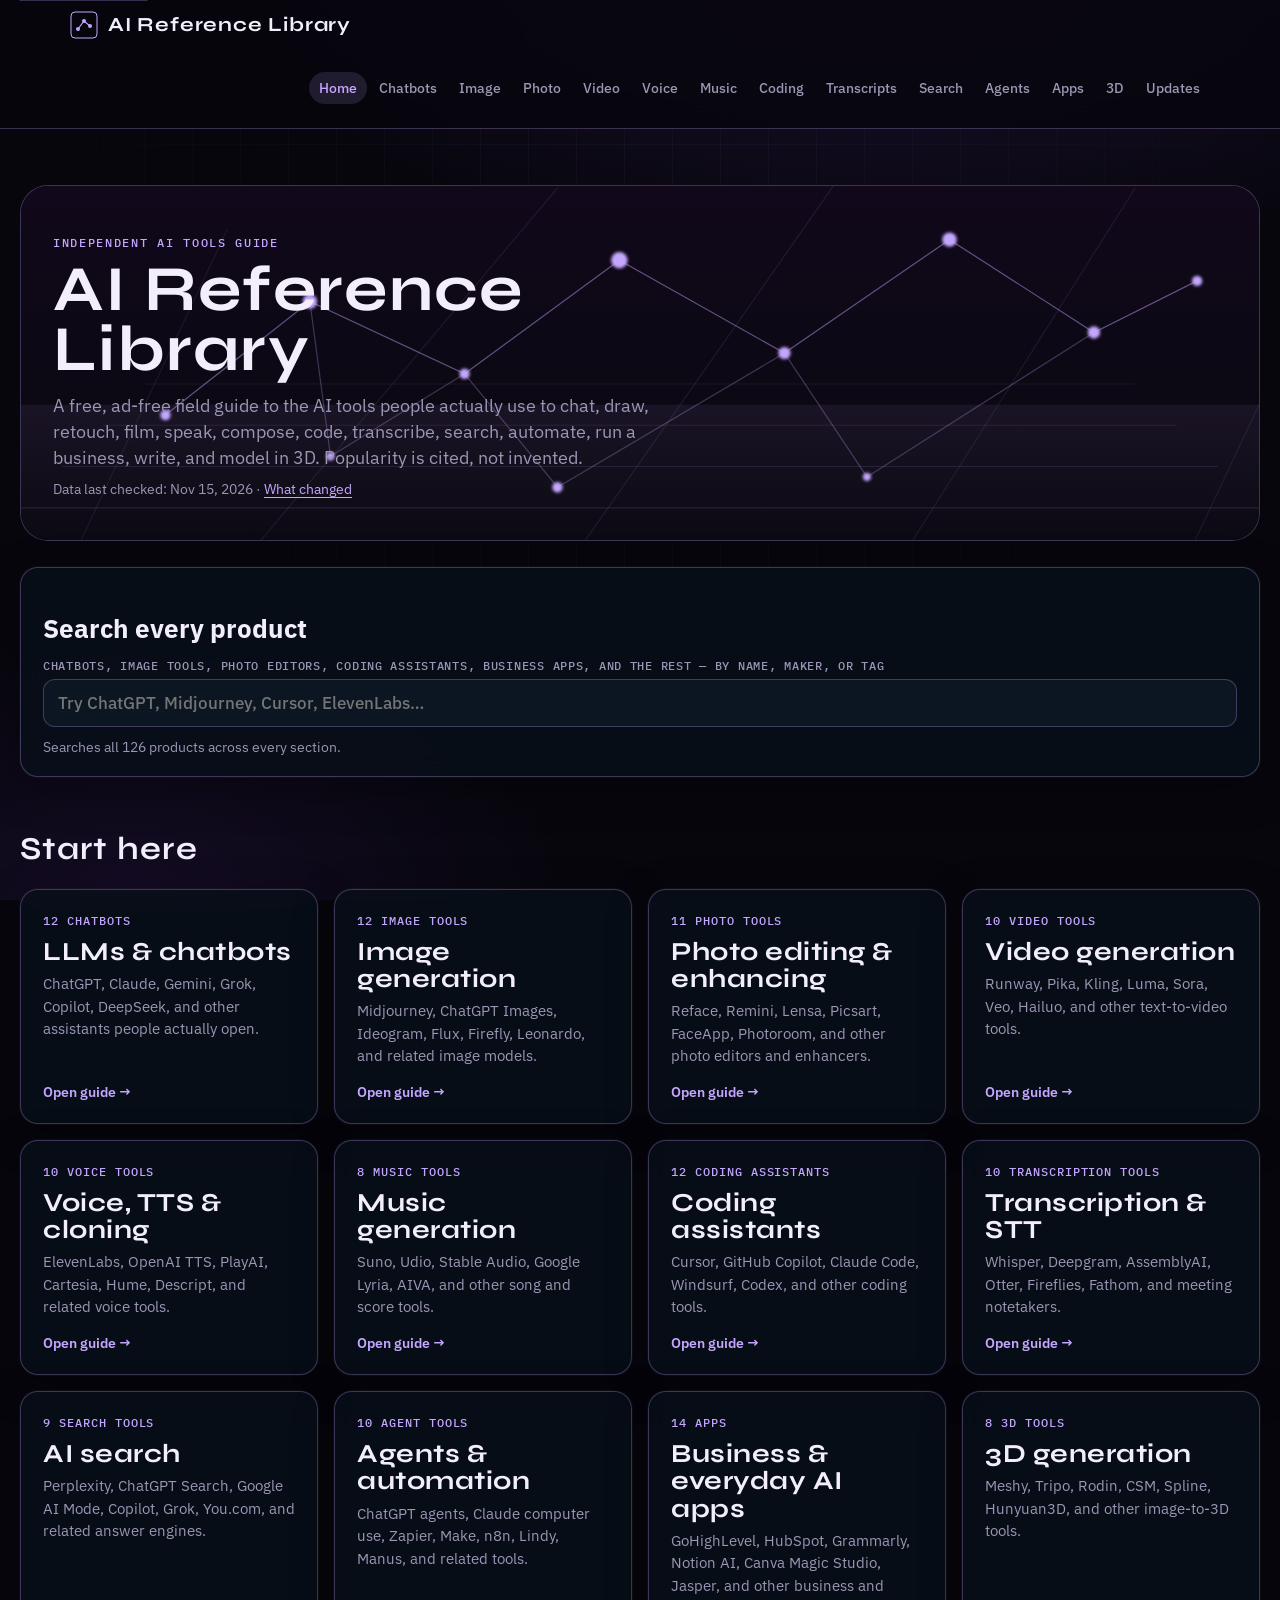
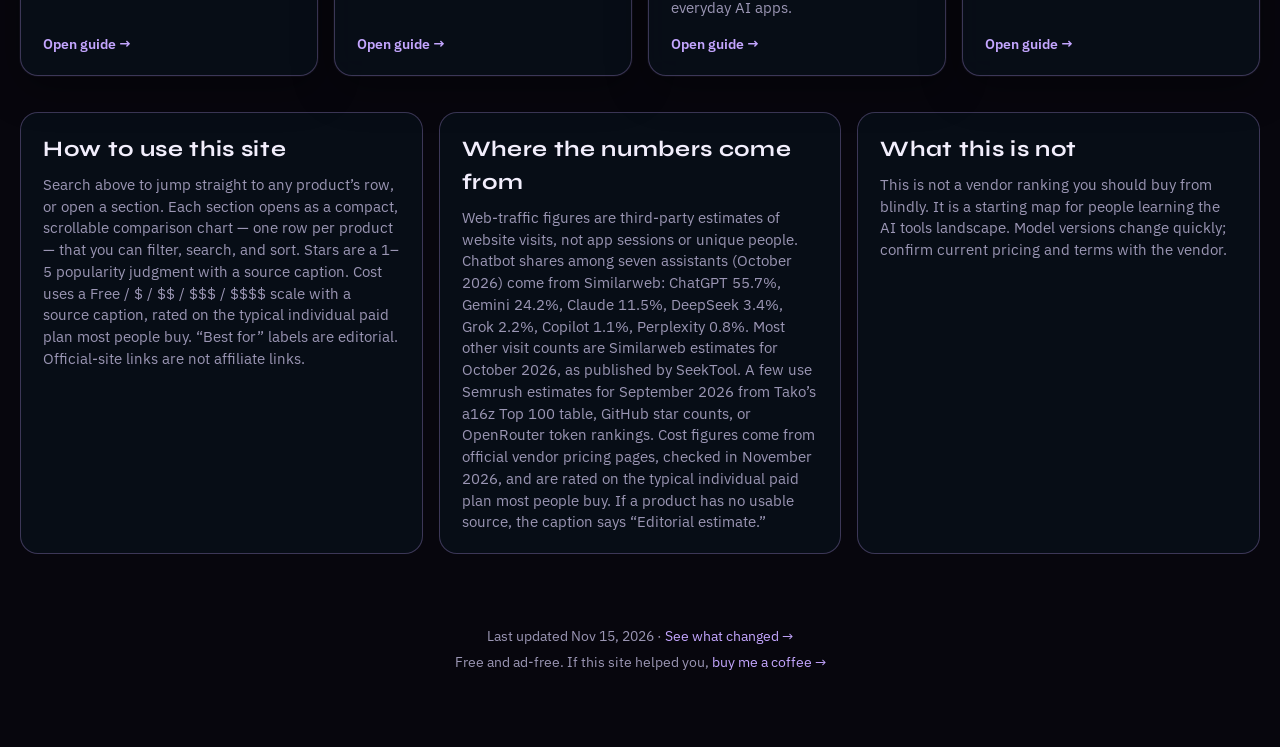
==== commit 43849e15: "Add a business and everyday AI apps section." ====
--- a/index.html
+++ b/index.html
@@ -4,12 +4,12 @@
 <meta charset="utf-8">
 <meta name="viewport" content="width=device-width,initial-scale=1,viewport-fit=cover">
 <title>AI Reference Library</title>
-<meta name="description" content="Free, ad-free guide to AI tools: chatbots, image generation, photo editing, video, voice, music, coding assistants, transcription, AI search, agents, and 3D, with cited ratings.">
+<meta name="description" content="Free, ad-free guide to AI tools: chatbots, image generation, photo editing, video, voice, music, coding assistants, transcription, AI search, agents, business and everyday apps, and 3D, with cited ratings.">
 <link rel="canonical" href="https://aitoolchart.net/">
 <meta property="og:type" content="website">
 <meta property="og:site_name" content="AI Reference Library">
 <meta property="og:title" content="AI Reference Library">
-<meta property="og:description" content="Free, ad-free guide to AI tools: chatbots, image generation, photo editing, video, voice, music, coding assistants, transcription, AI search, agents, and 3D, with cited ratings.">
+<meta property="og:description" content="Free, ad-free guide to AI tools: chatbots, image generation, photo editing, video, voice, music, coding assistants, transcription, AI search, agents, business and everyday apps, and 3D, with cited ratings.">
 <meta property="og:url" content="https://aitoolchart.net/">
 <meta property="og:image" content="https://aitoolchart.net/og-image.png">
 <meta property="og:image:width" content="1200">
@@ -17,7 +17,7 @@
 <meta property="og:image:alt" content="AI Reference Library: a dark grid and connected nodes">
 <meta name="twitter:card" content="summary_large_image">
 <meta name="twitter:title" content="AI Reference Library">
-<meta name="twitter:description" content="Free, ad-free guide to AI tools: chatbots, image generation, photo editing, video, voice, music, coding assistants, transcription, AI search, agents, and 3D, with cited ratings.">
+<meta name="twitter:description" content="Free, ad-free guide to AI tools: chatbots, image generation, photo editing, video, voice, music, coding assistants, transcription, AI search, agents, business and everyday apps, and 3D, with cited ratings.">
 <meta name="twitter:image" content="https://aitoolchart.net/og-image.png">
 <link rel="icon" href="favicon.ico" sizes="any">
 <link rel="icon" href="favicon.svg" type="image/svg+xml">
@@ -25,7 +25,7 @@
 <link rel="preconnect" href="https://fonts.googleapis.com">
 <link rel="preconnect" href="https://fonts.gstatic.com" crossorigin>
 <link rel="stylesheet" href="https://fonts.googleapis.com/css2?family=IBM+Plex+Mono:wght@400;500&family=IBM+Plex+Sans:wght@400;500;600;700&family=Syne:wght@600;700;800&display=swap">
-<link rel="stylesheet" href="theme.css?v=20261114c">
+<link rel="stylesheet" href="theme.css?v=20261115a">
 </head>
 <body>
 <div class="page-bg"></div>
@@ -42,7 +42,7 @@
       </svg>
       AI Reference Library
     </a>
-    <ul class="nav-links"><li><a href="index.html" aria-current="page">Home</a></li><li><a href="chatbots.html">Chatbots</a></li><li><a href="image.html">Image</a></li><li><a href="photo.html">Photo</a></li><li><a href="video.html">Video</a></li><li><a href="voice.html">Voice</a></li><li><a href="music.html">Music</a></li><li><a href="coding.html">Coding</a></li><li><a href="transcription.html">Transcripts</a></li><li><a href="search.html">Search</a></li><li><a href="agents.html">Agents</a></li><li><a href="gen3d.html">3D</a></li><li><a href="updates.html">Updates</a></li></ul>
+    <ul class="nav-links"><li><a href="index.html" aria-current="page">Home</a></li><li><a href="chatbots.html">Chatbots</a></li><li><a href="image.html">Image</a></li><li><a href="photo.html">Photo</a></li><li><a href="video.html">Video</a></li><li><a href="voice.html">Voice</a></li><li><a href="music.html">Music</a></li><li><a href="coding.html">Coding</a></li><li><a href="transcription.html">Transcripts</a></li><li><a href="search.html">Search</a></li><li><a href="agents.html">Agents</a></li><li><a href="apps.html">Apps</a></li><li><a href="gen3d.html">3D</a></li><li><a href="updates.html">Updates</a></li></ul>
   </div>
 </nav>
 <div class="wrap chart-wrap" id="main">
@@ -96,20 +96,20 @@
   <div class="hero-copy">
     <span class="eyebrow">Independent AI tools guide</span>
     <h1>AI Reference Library</h1>
-    <p class="lede">A free, ad-free field guide to the AI tools people actually use to chat, draw, retouch, film, speak, compose, code, transcribe, search, automate, and model in 3D. Popularity is cited, not invented.</p>
-    <p class="checked">Data last checked: <time datetime="2026-11-14">Nov 14, 2026</time> · <a href="updates.html">What changed</a></p>
+    <p class="lede">A free, ad-free field guide to the AI tools people actually use to chat, draw, retouch, film, speak, compose, code, transcribe, search, automate, run a business, write, and model in 3D. Popularity is cited, not invented.</p>
+    <p class="checked">Data last checked: <time datetime="2026-11-15">Nov 15, 2026</time> · <a href="updates.html">What changed</a></p>
   </div>
 </header>
   <section class="site-search" role="search" aria-labelledby="site-search-h">
     <h2 id="site-search-h">Search every product</h2>
-    <label for="site-search">Chatbots, image tools, photo editors, coding assistants, and the rest — by name, maker, or tag</label>
+    <label for="site-search">Chatbots, image tools, photo editors, coding assistants, business apps, and the rest — by name, maker, or tag</label>
     <input type="search" id="site-search" placeholder="Try ChatGPT, Midjourney, Cursor, ElevenLabs…" autocomplete="off" spellcheck="false" aria-describedby="site-status" aria-controls="site-results">
-    <p class="sr-status" id="site-status" aria-live="polite">Searches all 112 products across every section.</p>
+    <p class="sr-status" id="site-status" aria-live="polite">Searches all 126 products across every section.</p>
     <ul class="sr-list" id="site-results" hidden></ul>
   </section>
   <section class="grp">
     <h2>Start here</h2>
-    <div class="grid"><a class="card" href="chatbots.html"><span class="cnt">12 chatbots</span><span class="nm">LLMs &amp; chatbots</span><span class="ds">ChatGPT, Claude, Gemini, Grok, Copilot, DeepSeek, and other assistants people actually open.</span><span class="go">Open guide →</span></a><a class="card" href="image.html"><span class="cnt">12 image tools</span><span class="nm">Image generation</span><span class="ds">Midjourney, ChatGPT Images, Ideogram, Flux, Firefly, Leonardo, and related image models.</span><span class="go">Open guide →</span></a><a class="card" href="photo.html"><span class="cnt">11 photo tools</span><span class="nm">Photo editing &amp; enhancing</span><span class="ds">Reface, Remini, Lensa, Picsart, FaceApp, Photoroom, and other photo editors and enhancers.</span><span class="go">Open guide →</span></a><a class="card" href="video.html"><span class="cnt">10 video tools</span><span class="nm">Video generation</span><span class="ds">Runway, Pika, Kling, Luma, Sora, Veo, Hailuo, and other text-to-video tools.</span><span class="go">Open guide →</span></a><a class="card" href="voice.html"><span class="cnt">10 voice tools</span><span class="nm">Voice, TTS &amp; cloning</span><span class="ds">ElevenLabs, OpenAI TTS, PlayAI, Cartesia, Hume, Descript, and related voice tools.</span><span class="go">Open guide →</span></a><a class="card" href="music.html"><span class="cnt">8 music tools</span><span class="nm">Music generation</span><span class="ds">Suno, Udio, Stable Audio, Google Lyria, AIVA, and other song and score tools.</span><span class="go">Open guide →</span></a><a class="card" href="coding.html"><span class="cnt">12 coding assistants</span><span class="nm">Coding assistants</span><span class="ds">Cursor, GitHub Copilot, Claude Code, Windsurf, Codex, and other coding tools.</span><span class="go">Open guide →</span></a><a class="card" href="transcription.html"><span class="cnt">10 transcription tools</span><span class="nm">Transcription &amp; STT</span><span class="ds">Whisper, Deepgram, AssemblyAI, Otter, Fireflies, Fathom, and meeting notetakers.</span><span class="go">Open guide →</span></a><a class="card" href="search.html"><span class="cnt">9 search tools</span><span class="nm">AI search</span><span class="ds">Perplexity, ChatGPT Search, Google AI Mode, Copilot, Grok, You.com, and related answer engines.</span><span class="go">Open guide →</span></a><a class="card" href="agents.html"><span class="cnt">10 agent tools</span><span class="nm">Agents &amp; automation</span><span class="ds">ChatGPT agents, Claude computer use, Zapier, Make, n8n, Lindy, Manus, and related tools.</span><span class="go">Open guide →</span></a><a class="card" href="gen3d.html"><span class="cnt">8 3D tools</span><span class="nm">3D generation</span><span class="ds">Meshy, Tripo, Rodin, CSM, Spline, Hunyuan3D, and other image-to-3D tools.</span><span class="go">Open guide →</span></a></div>
+    <div class="grid"><a class="card" href="chatbots.html"><span class="cnt">12 chatbots</span><span class="nm">LLMs &amp; chatbots</span><span class="ds">ChatGPT, Claude, Gemini, Grok, Copilot, DeepSeek, and other assistants people actually open.</span><span class="go">Open guide →</span></a><a class="card" href="image.html"><span class="cnt">12 image tools</span><span class="nm">Image generation</span><span class="ds">Midjourney, ChatGPT Images, Ideogram, Flux, Firefly, Leonardo, and related image models.</span><span class="go">Open guide →</span></a><a class="card" href="photo.html"><span class="cnt">11 photo tools</span><span class="nm">Photo editing &amp; enhancing</span><span class="ds">Reface, Remini, Lensa, Picsart, FaceApp, Photoroom, and other photo editors and enhancers.</span><span class="go">Open guide →</span></a><a class="card" href="video.html"><span class="cnt">10 video tools</span><span class="nm">Video generation</span><span class="ds">Runway, Pika, Kling, Luma, Sora, Veo, Hailuo, and other text-to-video tools.</span><span class="go">Open guide →</span></a><a class="card" href="voice.html"><span class="cnt">10 voice tools</span><span class="nm">Voice, TTS &amp; cloning</span><span class="ds">ElevenLabs, OpenAI TTS, PlayAI, Cartesia, Hume, Descript, and related voice tools.</span><span class="go">Open guide →</span></a><a class="card" href="music.html"><span class="cnt">8 music tools</span><span class="nm">Music generation</span><span class="ds">Suno, Udio, Stable Audio, Google Lyria, AIVA, and other song and score tools.</span><span class="go">Open guide →</span></a><a class="card" href="coding.html"><span class="cnt">12 coding assistants</span><span class="nm">Coding assistants</span><span class="ds">Cursor, GitHub Copilot, Claude Code, Windsurf, Codex, and other coding tools.</span><span class="go">Open guide →</span></a><a class="card" href="transcription.html"><span class="cnt">10 transcription tools</span><span class="nm">Transcription &amp; STT</span><span class="ds">Whisper, Deepgram, AssemblyAI, Otter, Fireflies, Fathom, and meeting notetakers.</span><span class="go">Open guide →</span></a><a class="card" href="search.html"><span class="cnt">9 search tools</span><span class="nm">AI search</span><span class="ds">Perplexity, ChatGPT Search, Google AI Mode, Copilot, Grok, You.com, and related answer engines.</span><span class="go">Open guide →</span></a><a class="card" href="agents.html"><span class="cnt">10 agent tools</span><span class="nm">Agents &amp; automation</span><span class="ds">ChatGPT agents, Claude computer use, Zapier, Make, n8n, Lindy, Manus, and related tools.</span><span class="go">Open guide →</span></a><a class="card" href="apps.html"><span class="cnt">14 apps</span><span class="nm">Business &amp; everyday AI apps</span><span class="ds">GoHighLevel, HubSpot, Grammarly, Notion AI, Canva Magic Studio, Jasper, and other business and everyday AI apps.</span><span class="go">Open guide →</span></a><a class="card" href="gen3d.html"><span class="cnt">8 3D tools</span><span class="nm">3D generation</span><span class="ds">Meshy, Tripo, Rodin, CSM, Spline, Hunyuan3D, and other image-to-3D tools.</span><span class="go">Open guide →</span></a></div>
   </section>
   <div class="notes">
     <section>
@@ -127,7 +127,7 @@
   </div>
 </div>
 <footer class="site-footer">
-<p class="kofi updated">Last updated <time datetime="2026-11-14">Nov 14, 2026</time> · <a href="updates.html">See what changed →</a></p>
+<p class="kofi updated">Last updated <time datetime="2026-11-15">Nov 15, 2026</time> · <a href="updates.html">See what changed →</a></p>
 <p class="kofi">Free and ad-free. If this site helped you, <a href="https://ko-fi.com/marcustravis" target="_blank" rel="noopener">buy me a coffee →</a></p>
 </footer>
 <script>
@@ -145,7 +145,7 @@
 })();
 </script>
 
-<script>window.SEARCH_INDEX = [{"name": "ChatGPT", "maker": "OpenAI", "tags": ["Consumer app", "API", "Paid plan", "Voice", "Search"], "icon": "chatgpt", "section": "LLMs & chatbots", "href": "chatbots.html#p-chatgpt"}, {"name": "Gemini", "maker": "Google", "tags": ["Consumer app", "API", "Paid plan", "Voice", "Search"], "icon": "gemini", "section": "LLMs & chatbots", "href": "chatbots.html#p-gemini"}, {"name": "Claude", "maker": "Anthropic", "tags": ["Consumer app", "API", "Paid plan", "Coding"], "icon": "claude", "section": "LLMs & chatbots", "href": "chatbots.html#p-claude"}, {"name": "DeepSeek", "maker": "DeepSeek", "tags": ["Consumer app", "API", "Open weights", "Free tier"], "icon": "deepseek", "section": "LLMs & chatbots", "href": "chatbots.html#p-deepseek"}, {"name": "Grok", "maker": "xAI", "tags": ["Consumer app", "API", "Paid plan", "Search"], "icon": "grok", "section": "LLMs & chatbots", "href": "chatbots.html#p-grok"}, {"name": "Microsoft Copilot", "maker": "Microsoft", "tags": ["Consumer app", "Paid plan", "Office"], "icon": "copilot", "section": "LLMs & chatbots", "href": "chatbots.html#p-microsoft-copilot"}, {"name": "Meta AI", "maker": "Meta", "tags": ["Consumer app", "Free tier", "Voice"], "icon": "meta-ai", "section": "LLMs & chatbots", "href": "chatbots.html#p-meta-ai"}, {"name": "Qwen", "maker": "Alibaba (Qwen)", "tags": ["Consumer app", "API", "Open weights", "Free tier"], "icon": "qwen", "section": "LLMs & chatbots", "href": "chatbots.html#p-qwen"}, {"name": "Kimi", "maker": "Moonshot AI", "tags": ["Consumer app", "API", "Free tier"], "icon": "kimi", "section": "LLMs & chatbots", "href": "chatbots.html#p-kimi"}, {"name": "Z.ai (GLM)", "maker": "Zhipu / Z.ai", "tags": ["Consumer app", "API", "Open weights", "Free tier"], "icon": "zai", "section": "LLMs & chatbots", "href": "chatbots.html#p-z-ai-glm"}, {"name": "Mistral Le Chat", "maker": "Mistral AI", "tags": ["Consumer app", "API", "Open weights", "Paid plan"], "icon": "mistral", "section": "LLMs & chatbots", "href": "chatbots.html#p-mistral-le-chat"}, {"name": "Character.AI", "maker": "Character.AI", "tags": ["Consumer app", "Paid plan"], "icon": "character-ai", "section": "LLMs & chatbots", "href": "chatbots.html#p-character-ai"}, {"name": "Midjourney", "maker": "Midjourney", "tags": ["Consumer app", "Paid plan", "Discord"], "icon": "midjourney", "section": "Image generation", "href": "image.html#p-midjourney"}, {"name": "ChatGPT Images", "maker": "OpenAI", "tags": ["Consumer app", "Paid plan"], "icon": "chatgpt-images", "section": "Image generation", "href": "image.html#p-chatgpt-images"}, {"name": "Gemini Images", "maker": "Google", "tags": ["Consumer app", "Paid plan"], "icon": "gemini-images", "section": "Image generation", "href": "image.html#p-gemini-images"}, {"name": "Adobe Firefly", "maker": "Adobe", "tags": ["Consumer app", "Paid plan", "Creative Cloud"], "icon": "firefly", "section": "Image generation", "href": "image.html#p-adobe-firefly"}, {"name": "Flux", "maker": "Black Forest Labs", "tags": ["API", "Consumer app", "Open weights"], "icon": "flux", "section": "Image generation", "href": "image.html#p-flux"}, {"name": "Ideogram", "maker": "Ideogram", "tags": ["Consumer app", "Paid plan"], "icon": "ideogram", "section": "Image generation", "href": "image.html#p-ideogram"}, {"name": "Leonardo", "maker": "Leonardo.Ai", "tags": ["Consumer app", "Paid plan"], "icon": "leonardo", "section": "Image generation", "href": "image.html#p-leonardo"}, {"name": "Recraft", "maker": "Recraft", "tags": ["Consumer app", "Paid plan", "Vector"], "icon": "recraft", "section": "Image generation", "href": "image.html#p-recraft"}, {"name": "Grok Imagine", "maker": "xAI", "tags": ["Consumer app", "Paid plan"], "icon": "grok-imagine", "section": "Image generation", "href": "image.html#p-grok-imagine"}, {"name": "DreamStudio", "maker": "Stability AI", "tags": ["Consumer app", "API", "Open weights"], "icon": "dreamstudio", "section": "Image generation", "href": "image.html#p-dreamstudio"}, {"name": "Microsoft Designer", "maker": "Microsoft", "tags": ["Consumer app", "Paid plan", "Office"], "icon": "designer", "section": "Image generation", "href": "image.html#p-microsoft-designer"}, {"name": "SeaArt", "maker": "SeaArt", "tags": ["Consumer app", "Free tier", "Paid plan"], "icon": "seaart", "section": "Image generation", "href": "image.html#p-seaart"}, {"name": "Picsart", "maker": "Picsart", "tags": ["Consumer app", "Free tier", "Paid plan", "Retouching"], "icon": "picsart", "section": "Photo editing & enhancing", "href": "photo.html#p-picsart"}, {"name": "Photoroom", "maker": "Photoroom", "tags": ["Consumer app", "Free tier", "Paid plan", "Background removal"], "icon": "photoroom", "section": "Photo editing & enhancing", "href": "photo.html#p-photoroom"}, {"name": "FaceApp", "maker": "FaceApp Technology", "tags": ["Consumer app", "Paid plan", "Retouching"], "icon": "faceapp", "section": "Photo editing & enhancing", "href": "photo.html#p-faceapp"}, {"name": "Facetune", "maker": "Lightricks", "tags": ["Consumer app", "Paid plan", "Retouching", "AI avatars"], "icon": "facetune", "section": "Photo editing & enhancing", "href": "photo.html#p-facetune"}, {"name": "Reface", "maker": "Reface", "tags": ["Consumer app", "Paid plan", "Face swap", "AI avatars"], "icon": "reface", "section": "Photo editing & enhancing", "href": "photo.html#p-reface"}, {"name": "Remini", "maker": "Bending Spoons", "tags": ["Consumer app", "Paid plan", "Photo enhance"], "icon": "remini", "section": "Photo editing & enhancing", "href": "photo.html#p-remini"}, {"name": "Fotor", "maker": "Fotor", "tags": ["Consumer app", "Free tier", "Paid plan", "Photo enhance"], "icon": "fotor", "section": "Photo editing & enhancing", "href": "photo.html#p-fotor"}, {"name": "Lensa", "maker": "Prisma Labs", "tags": ["Consumer app", "Paid plan", "AI avatars", "Retouching"], "icon": "lensa", "section": "Photo editing & enhancing", "href": "photo.html#p-lensa"}, {"name": "Topaz Photo", "maker": "Topaz Labs", "tags": ["Consumer app", "Paid plan", "Photo enhance", "Desktop app"], "icon": "topaz-photo", "section": "Photo editing & enhancing", "href": "photo.html#p-topaz-photo"}, {"name": "Let's Enhance", "maker": "LetsEnhance", "tags": ["Consumer app", "Free tier", "Paid plan", "Photo enhance"], "icon": "lets-enhance", "section": "Photo editing & enhancing", "href": "photo.html#p-let-s-enhance"}, {"name": "Magnific", "maker": "Magnific (Freepik)", "tags": ["Consumer app", "Paid plan", "Photo enhance"], "icon": "magnific", "section": "Photo editing & enhancing", "href": "photo.html#p-magnific"}, {"name": "Runway", "maker": "Runway", "tags": ["Consumer app", "Paid plan"], "icon": "runway", "section": "Video generation", "href": "video.html#p-runway"}, {"name": "Google Veo", "maker": "Google", "tags": ["Consumer app", "Paid plan"], "icon": "veo", "section": "Video generation", "href": "video.html#p-google-veo"}, {"name": "Sora", "maker": "OpenAI", "tags": ["Consumer app", "Paid plan"], "icon": "sora", "section": "Video generation", "href": "video.html#p-sora"}, {"name": "Kling", "maker": "Kuaishou", "tags": ["Consumer app", "Paid plan"], "icon": "kling", "section": "Video generation", "href": "video.html#p-kling"}, {"name": "Luma Dream Machine", "maker": "Luma AI", "tags": ["Consumer app", "Paid plan"], "icon": "luma", "section": "Video generation", "href": "video.html#p-luma-dream-machine"}, {"name": "Pika", "maker": "Pika", "tags": ["Consumer app", "Paid plan"], "icon": "pika", "section": "Video generation", "href": "video.html#p-pika"}, {"name": "Hailuo", "maker": "MiniMax", "tags": ["Consumer app", "Paid plan"], "icon": "hailuo", "section": "Video generation", "href": "video.html#p-hailuo"}, {"name": "Adobe Firefly Video", "maker": "Adobe", "tags": ["Consumer app", "Paid plan", "Creative Cloud"], "icon": "firefly-video", "section": "Video generation", "href": "video.html#p-adobe-firefly-video"}, {"name": "HeyGen", "maker": "HeyGen", "tags": ["Consumer app", "Paid plan", "Avatars"], "icon": "heygen", "section": "Video generation", "href": "video.html#p-heygen"}, {"name": "Vidu", "maker": "ShengShu / Vidu", "tags": ["Consumer app", "Paid plan"], "icon": "vidu", "section": "Video generation", "href": "video.html#p-vidu"}, {"name": "ElevenLabs", "maker": "ElevenLabs", "tags": ["Consumer app", "API", "Paid plan", "Cloning"], "icon": "elevenlabs", "section": "Voice, TTS & cloning", "href": "voice.html#p-elevenlabs"}, {"name": "OpenAI TTS", "maker": "OpenAI", "tags": ["API", "Consumer app", "Paid plan"], "icon": "openai-tts", "section": "Voice, TTS & cloning", "href": "voice.html#p-openai-tts"}, {"name": "Speechify", "maker": "Speechify", "tags": ["Consumer app", "Paid plan"], "icon": "speechify", "section": "Voice, TTS & cloning", "href": "voice.html#p-speechify"}, {"name": "Descript", "maker": "Descript", "tags": ["Consumer app", "Paid plan", "Cloning", "Editing"], "icon": "descript", "section": "Voice, TTS & cloning", "href": "voice.html#p-descript"}, {"name": "PlayAI", "maker": "PlayAI (Play.ht)", "tags": ["Consumer app", "API", "Paid plan", "Cloning"], "icon": "playai", "section": "Voice, TTS & cloning", "href": "voice.html#p-playai"}, {"name": "Cartesia", "maker": "Cartesia", "tags": ["API", "Paid plan"], "icon": "cartesia", "section": "Voice, TTS & cloning", "href": "voice.html#p-cartesia"}, {"name": "Hume", "maker": "Hume AI", "tags": ["API", "Consumer app", "Paid plan"], "icon": "hume", "section": "Voice, TTS & cloning", "href": "voice.html#p-hume"}, {"name": "Murf", "maker": "Murf", "tags": ["Consumer app", "Paid plan"], "icon": "murf", "section": "Voice, TTS & cloning", "href": "voice.html#p-murf"}, {"name": "Resemble AI", "maker": "Resemble AI", "tags": ["API", "Paid plan", "Cloning"], "icon": "resemble", "section": "Voice, TTS & cloning", "href": "voice.html#p-resemble-ai"}, {"name": "Google Cloud TTS", "maker": "Google", "tags": ["API"], "icon": "google-tts", "section": "Voice, TTS & cloning", "href": "voice.html#p-google-cloud-tts"}, {"name": "Suno", "maker": "Suno", "tags": ["Consumer app", "Paid plan"], "icon": "suno", "section": "Music generation", "href": "music.html#p-suno"}, {"name": "Udio", "maker": "Udio", "tags": ["Consumer app", "Paid plan"], "icon": "udio", "section": "Music generation", "href": "music.html#p-udio"}, {"name": "Stable Audio", "maker": "Stability AI", "tags": ["Consumer app", "API", "Paid plan"], "icon": "stable-audio", "section": "Music generation", "href": "music.html#p-stable-audio"}, {"name": "Google Lyria / MusicFX", "maker": "Google", "tags": ["Consumer app", "Paid plan"], "icon": "lyria", "section": "Music generation", "href": "music.html#p-google-lyria-musicfx"}, {"name": "Eleven Music", "maker": "ElevenLabs", "tags": ["Consumer app", "API", "Paid plan"], "icon": "eleven-music", "section": "Music generation", "href": "music.html#p-eleven-music"}, {"name": "AIVA", "maker": "AIVA", "tags": ["Consumer app", "Paid plan"], "icon": "aiva", "section": "Music generation", "href": "music.html#p-aiva"}, {"name": "Soundraw", "maker": "Soundraw", "tags": ["Consumer app", "Paid plan"], "icon": "soundraw", "section": "Music generation", "href": "music.html#p-soundraw"}, {"name": "Beatoven", "maker": "Beatoven.ai", "tags": ["Consumer app", "Paid plan"], "icon": "beatoven", "section": "Music generation", "href": "music.html#p-beatoven"}, {"name": "Cursor", "maker": "Anysphere / X Subscription", "tags": ["Editor", "Paid plan", "Agents"], "icon": "cursor", "section": "Coding assistants", "href": "coding.html#p-cursor"}, {"name": "GitHub Copilot", "maker": "GitHub (Microsoft)", "tags": ["Editor plugin", "Paid plan", "CLI"], "icon": "github-copilot", "section": "Coding assistants", "href": "coding.html#p-github-copilot"}, {"name": "Claude Code", "maker": "Anthropic", "tags": ["CLI", "Agent", "Paid plan"], "icon": "claude-code", "section": "Coding assistants", "href": "coding.html#p-claude-code"}, {"name": "OpenAI Codex", "maker": "OpenAI", "tags": ["CLI", "Editor plugin", "Agent", "Paid plan"], "icon": "codex", "section": "Coding assistants", "href": "coding.html#p-openai-codex"}, {"name": "Windsurf", "maker": "Windsurf (Cognition)", "tags": ["Editor", "Paid plan", "Agents"], "icon": "windsurf", "section": "Coding assistants", "href": "coding.html#p-windsurf"}, {"name": "Gemini Code Assist", "maker": "Google", "tags": ["Editor plugin", "Paid plan"], "icon": "gemini-code", "section": "Coding assistants", "href": "coding.html#p-gemini-code-assist"}, {"name": "Amazon Q Developer", "maker": "Amazon Web Services", "tags": ["Editor plugin", "Paid plan", "Cloud"], "icon": "amazon-q", "section": "Coding assistants", "href": "coding.html#p-amazon-q-developer"}, {"name": "Tabnine", "maker": "Tabnine", "tags": ["Editor plugin", "Paid plan"], "icon": "tabnine", "section": "Coding assistants", "href": "coding.html#p-tabnine"}, {"name": "JetBrains AI", "maker": "JetBrains", "tags": ["Editor plugin", "Paid plan"], "icon": "jetbrains-ai", "section": "Coding assistants", "href": "coding.html#p-jetbrains-ai"}, {"name": "Cline", "maker": "Cline", "tags": ["Editor plugin", "Agent", "Open source"], "icon": "cline", "section": "Coding assistants", "href": "coding.html#p-cline"}, {"name": "Aider", "maker": "Aider", "tags": ["CLI", "Agent", "Open source"], "icon": "aider", "section": "Coding assistants", "href": "coding.html#p-aider"}, {"name": "Continue", "maker": "Continue", "tags": ["Editor plugin", "Open source"], "icon": "continue", "section": "Coding assistants", "href": "coding.html#p-continue"}, {"name": "OpenAI Whisper", "maker": "OpenAI", "tags": ["Open source", "API"], "icon": "whisper", "section": "Transcription & STT", "href": "transcription.html#p-openai-whisper"}, {"name": "Otter", "maker": "Otter.ai", "tags": ["Consumer app", "Meetings", "Paid plan"], "icon": "otter", "section": "Transcription & STT", "href": "transcription.html#p-otter"}, {"name": "Deepgram", "maker": "Deepgram", "tags": ["API"], "icon": "deepgram", "section": "Transcription & STT", "href": "transcription.html#p-deepgram"}, {"name": "AssemblyAI", "maker": "AssemblyAI", "tags": ["API"], "icon": "assemblyai", "section": "Transcription & STT", "href": "transcription.html#p-assemblyai"}, {"name": "Fireflies", "maker": "Fireflies.ai", "tags": ["Consumer app", "Meetings", "Paid plan"], "icon": "fireflies", "section": "Transcription & STT", "href": "transcription.html#p-fireflies"}, {"name": "Fathom", "maker": "Fathom", "tags": ["Consumer app", "Meetings", "Free tier", "Paid plan"], "icon": "fathom", "section": "Transcription & STT", "href": "transcription.html#p-fathom"}, {"name": "Grain", "maker": "Grain", "tags": ["Consumer app", "Meetings", "Paid plan"], "icon": "grain", "section": "Transcription & STT", "href": "transcription.html#p-grain"}, {"name": "Rev", "maker": "Rev", "tags": ["Consumer app", "API", "Paid plan"], "icon": "rev", "section": "Transcription & STT", "href": "transcription.html#p-rev"}, {"name": "Descript (transcription)", "maker": "Descript", "tags": ["Consumer app", "Editing", "Paid plan"], "icon": "descript", "section": "Transcription & STT", "href": "transcription.html#p-descript-transcription"}, {"name": "Notta", "maker": "Notta", "tags": ["Consumer app", "Meetings", "Paid plan"], "icon": "notta", "section": "Transcription & STT", "href": "transcription.html#p-notta"}, {"name": "Perplexity", "maker": "Perplexity", "tags": ["Consumer app", "Paid plan", "Citations"], "icon": "perplexity", "section": "AI search", "href": "search.html#p-perplexity"}, {"name": "Google AI Mode", "maker": "Google", "tags": ["Search engine", "Paid plan"], "icon": "google-ai-mode", "section": "AI search", "href": "search.html#p-google-ai-mode"}, {"name": "ChatGPT Search", "maker": "OpenAI", "tags": ["Consumer app", "Paid plan", "Citations"], "icon": "chatgpt-search", "section": "AI search", "href": "search.html#p-chatgpt-search"}, {"name": "Microsoft Copilot (search)", "maker": "Microsoft", "tags": ["Consumer app", "Paid plan", "Citations"], "icon": "copilot-search", "section": "AI search", "href": "search.html#p-microsoft-copilot-search"}, {"name": "Grok (search)", "maker": "xAI", "tags": ["Consumer app", "Paid plan", "Citations"], "icon": "grok-search", "section": "AI search", "href": "search.html#p-grok-search"}, {"name": "You.com", "maker": "You.com", "tags": ["Consumer app", "Paid plan", "Citations"], "icon": "youcom", "section": "AI search", "href": "search.html#p-you-com"}, {"name": "Phind", "maker": "Phind", "tags": ["Consumer app", "Paid plan", "Developers"], "icon": "phind", "section": "AI search", "href": "search.html#p-phind"}, {"name": "Exa", "maker": "Exa", "tags": ["API", "Paid plan"], "icon": "exa", "section": "AI search", "href": "search.html#p-exa"}, {"name": "Brave Search / Leo", "maker": "Brave", "tags": ["Search engine", "Consumer app", "Paid plan"], "icon": "brave-leo", "section": "AI search", "href": "search.html#p-brave-search-leo"}, {"name": "ChatGPT Agent", "maker": "OpenAI", "tags": ["Consumer app", "Agent", "Paid plan"], "icon": "chatgpt-agent", "section": "Agents & automation", "href": "agents.html#p-chatgpt-agent"}, {"name": "Claude Computer Use", "maker": "Anthropic", "tags": ["Consumer app", "Agent", "Paid plan"], "icon": "claude-computer-use", "section": "Agents & automation", "href": "agents.html#p-claude-computer-use"}, {"name": "Zapier", "maker": "Zapier", "tags": ["Automation", "Paid plan", "No-code"], "icon": "zapier", "section": "Agents & automation", "href": "agents.html#p-zapier"}, {"name": "Make", "maker": "Make", "tags": ["Automation", "Paid plan", "No-code"], "icon": "make", "section": "Agents & automation", "href": "agents.html#p-make"}, {"name": "n8n", "maker": "n8n", "tags": ["Automation", "Open source", "Paid plan", "Self-hosted"], "icon": "n8n", "section": "Agents & automation", "href": "agents.html#p-n8n"}, {"name": "Lindy", "maker": "Lindy", "tags": ["Consumer app", "Agent", "Paid plan"], "icon": "lindy", "section": "Agents & automation", "href": "agents.html#p-lindy"}, {"name": "Manus", "maker": "Manus", "tags": ["Consumer app", "Agent", "Paid plan"], "icon": "manus", "section": "Agents & automation", "href": "agents.html#p-manus"}, {"name": "Microsoft Copilot Studio", "maker": "Microsoft", "tags": ["Low-code", "Agent", "Paid plan"], "icon": "copilot-studio", "section": "Agents & automation", "href": "agents.html#p-microsoft-copilot-studio"}, {"name": "Google Antigravity", "maker": "Google", "tags": ["Agent", "Paid plan", "Developers"], "icon": "antigravity", "section": "Agents & automation", "href": "agents.html#p-google-antigravity"}, {"name": "Relevance AI", "maker": "Relevance AI", "tags": ["Agent", "Paid plan"], "icon": "relevance-ai", "section": "Agents & automation", "href": "agents.html#p-relevance-ai"}, {"name": "Meshy", "maker": "Meshy", "tags": ["Consumer app", "Paid plan"], "icon": "meshy", "section": "3D generation", "href": "gen3d.html#p-meshy"}, {"name": "Tripo", "maker": "VAST / Tripo", "tags": ["Consumer app", "API", "Paid plan"], "icon": "tripo", "section": "3D generation", "href": "gen3d.html#p-tripo"}, {"name": "Rodin", "maker": "Deemos / Hyper3D", "tags": ["Consumer app", "Paid plan"], "icon": "rodin", "section": "3D generation", "href": "gen3d.html#p-rodin"}, {"name": "CSM", "maker": "Common Sense Machines", "tags": ["Consumer app", "Paid plan"], "icon": "csm", "section": "3D generation", "href": "gen3d.html#p-csm"}, {"name": "Spline AI", "maker": "Spline", "tags": ["Consumer app", "Paid plan", "Web 3D"], "icon": "spline", "section": "3D generation", "href": "gen3d.html#p-spline-ai"}, {"name": "Hunyuan3D", "maker": "Tencent", "tags": ["Open weights", "API", "Consumer app"], "icon": "hunyuan3d", "section": "3D generation", "href": "gen3d.html#p-hunyuan3d"}, {"name": "Luma Genie", "maker": "Luma AI", "tags": ["Consumer app", "Paid plan"], "icon": "luma-genie", "section": "3D generation", "href": "gen3d.html#p-luma-genie"}, {"name": "3D AI Studio", "maker": "3D AI Studio", "tags": ["Consumer app", "Paid plan"], "icon": "3d-ai-studio", "section": "3D generation", "href": "gen3d.html#p-3d-ai-studio"}];</script>
-<script src="home-search.js?v=20261114c"></script>
+<script>window.SEARCH_INDEX = [{"name": "ChatGPT", "maker": "OpenAI", "tags": ["Consumer app", "API", "Paid plan", "Voice", "Search"], "icon": "chatgpt", "section": "LLMs & chatbots", "href": "chatbots.html#p-chatgpt"}, {"name": "Gemini", "maker": "Google", "tags": ["Consumer app", "API", "Paid plan", "Voice", "Search"], "icon": "gemini", "section": "LLMs & chatbots", "href": "chatbots.html#p-gemini"}, {"name": "Claude", "maker": "Anthropic", "tags": ["Consumer app", "API", "Paid plan", "Coding"], "icon": "claude", "section": "LLMs & chatbots", "href": "chatbots.html#p-claude"}, {"name": "DeepSeek", "maker": "DeepSeek", "tags": ["Consumer app", "API", "Open weights", "Free tier"], "icon": "deepseek", "section": "LLMs & chatbots", "href": "chatbots.html#p-deepseek"}, {"name": "Grok", "maker": "xAI", "tags": ["Consumer app", "API", "Paid plan", "Search"], "icon": "grok", "section": "LLMs & chatbots", "href": "chatbots.html#p-grok"}, {"name": "Microsoft Copilot", "maker": "Microsoft", "tags": ["Consumer app", "Paid plan", "Office"], "icon": "copilot", "section": "LLMs & chatbots", "href": "chatbots.html#p-microsoft-copilot"}, {"name": "Meta AI", "maker": "Meta", "tags": ["Consumer app", "Free tier", "Voice"], "icon": "meta-ai", "section": "LLMs & chatbots", "href": "chatbots.html#p-meta-ai"}, {"name": "Qwen", "maker": "Alibaba (Qwen)", "tags": ["Consumer app", "API", "Open weights", "Free tier"], "icon": "qwen", "section": "LLMs & chatbots", "href": "chatbots.html#p-qwen"}, {"name": "Kimi", "maker": "Moonshot AI", "tags": ["Consumer app", "API", "Free tier"], "icon": "kimi", "section": "LLMs & chatbots", "href": "chatbots.html#p-kimi"}, {"name": "Z.ai (GLM)", "maker": "Zhipu / Z.ai", "tags": ["Consumer app", "API", "Open weights", "Free tier"], "icon": "zai", "section": "LLMs & chatbots", "href": "chatbots.html#p-z-ai-glm"}, {"name": "Mistral Le Chat", "maker": "Mistral AI", "tags": ["Consumer app", "API", "Open weights", "Paid plan"], "icon": "mistral", "section": "LLMs & chatbots", "href": "chatbots.html#p-mistral-le-chat"}, {"name": "Character.AI", "maker": "Character.AI", "tags": ["Consumer app", "Paid plan"], "icon": "character-ai", "section": "LLMs & chatbots", "href": "chatbots.html#p-character-ai"}, {"name": "Midjourney", "maker": "Midjourney", "tags": ["Consumer app", "Paid plan", "Discord"], "icon": "midjourney", "section": "Image generation", "href": "image.html#p-midjourney"}, {"name": "ChatGPT Images", "maker": "OpenAI", "tags": ["Consumer app", "Paid plan"], "icon": "chatgpt-images", "section": "Image generation", "href": "image.html#p-chatgpt-images"}, {"name": "Gemini Images", "maker": "Google", "tags": ["Consumer app", "Paid plan"], "icon": "gemini-images", "section": "Image generation", "href": "image.html#p-gemini-images"}, {"name": "Adobe Firefly", "maker": "Adobe", "tags": ["Consumer app", "Paid plan", "Creative Cloud"], "icon": "firefly", "section": "Image generation", "href": "image.html#p-adobe-firefly"}, {"name": "Flux", "maker": "Black Forest Labs", "tags": ["API", "Consumer app", "Open weights"], "icon": "flux", "section": "Image generation", "href": "image.html#p-flux"}, {"name": "Ideogram", "maker": "Ideogram", "tags": ["Consumer app", "Paid plan"], "icon": "ideogram", "section": "Image generation", "href": "image.html#p-ideogram"}, {"name": "Leonardo", "maker": "Leonardo.Ai", "tags": ["Consumer app", "Paid plan"], "icon": "leonardo", "section": "Image generation", "href": "image.html#p-leonardo"}, {"name": "Recraft", "maker": "Recraft", "tags": ["Consumer app", "Paid plan", "Vector"], "icon": "recraft", "section": "Image generation", "href": "image.html#p-recraft"}, {"name": "Grok Imagine", "maker": "xAI", "tags": ["Consumer app", "Paid plan"], "icon": "grok-imagine", "section": "Image generation", "href": "image.html#p-grok-imagine"}, {"name": "DreamStudio", "maker": "Stability AI", "tags": ["Consumer app", "API", "Open weights"], "icon": "dreamstudio", "section": "Image generation", "href": "image.html#p-dreamstudio"}, {"name": "Microsoft Designer", "maker": "Microsoft", "tags": ["Consumer app", "Paid plan", "Office"], "icon": "designer", "section": "Image generation", "href": "image.html#p-microsoft-designer"}, {"name": "SeaArt", "maker": "SeaArt", "tags": ["Consumer app", "Free tier", "Paid plan"], "icon": "seaart", "section": "Image generation", "href": "image.html#p-seaart"}, {"name": "Picsart", "maker": "Picsart", "tags": ["Consumer app", "Free tier", "Paid plan", "Retouching"], "icon": "picsart", "section": "Photo editing & enhancing", "href": "photo.html#p-picsart"}, {"name": "Photoroom", "maker": "Photoroom", "tags": ["Consumer app", "Free tier", "Paid plan", "Background removal"], "icon": "photoroom", "section": "Photo editing & enhancing", "href": "photo.html#p-photoroom"}, {"name": "FaceApp", "maker": "FaceApp Technology", "tags": ["Consumer app", "Paid plan", "Retouching"], "icon": "faceapp", "section": "Photo editing & enhancing", "href": "photo.html#p-faceapp"}, {"name": "Facetune", "maker": "Lightricks", "tags": ["Consumer app", "Paid plan", "Retouching", "AI avatars"], "icon": "facetune", "section": "Photo editing & enhancing", "href": "photo.html#p-facetune"}, {"name": "Reface", "maker": "Reface", "tags": ["Consumer app", "Paid plan", "Face swap", "AI avatars"], "icon": "reface", "section": "Photo editing & enhancing", "href": "photo.html#p-reface"}, {"name": "Remini", "maker": "Bending Spoons", "tags": ["Consumer app", "Paid plan", "Photo enhance"], "icon": "remini", "section": "Photo editing & enhancing", "href": "photo.html#p-remini"}, {"name": "Fotor", "maker": "Fotor", "tags": ["Consumer app", "Free tier", "Paid plan", "Photo enhance"], "icon": "fotor", "section": "Photo editing & enhancing", "href": "photo.html#p-fotor"}, {"name": "Lensa", "maker": "Prisma Labs", "tags": ["Consumer app", "Paid plan", "AI avatars", "Retouching"], "icon": "lensa", "section": "Photo editing & enhancing", "href": "photo.html#p-lensa"}, {"name": "Topaz Photo", "maker": "Topaz Labs", "tags": ["Consumer app", "Paid plan", "Photo enhance", "Desktop app"], "icon": "topaz-photo", "section": "Photo editing & enhancing", "href": "photo.html#p-topaz-photo"}, {"name": "Let's Enhance", "maker": "LetsEnhance", "tags": ["Consumer app", "Free tier", "Paid plan", "Photo enhance"], "icon": "lets-enhance", "section": "Photo editing & enhancing", "href": "photo.html#p-let-s-enhance"}, {"name": "Magnific", "maker": "Magnific (Freepik)", "tags": ["Consumer app", "Paid plan", "Photo enhance"], "icon": "magnific", "section": "Photo editing & enhancing", "href": "photo.html#p-magnific"}, {"name": "Runway", "maker": "Runway", "tags": ["Consumer app", "Paid plan"], "icon": "runway", "section": "Video generation", "href": "video.html#p-runway"}, {"name": "Google Veo", "maker": "Google", "tags": ["Consumer app", "Paid plan"], "icon": "veo", "section": "Video generation", "href": "video.html#p-google-veo"}, {"name": "Sora", "maker": "OpenAI", "tags": ["Consumer app", "Paid plan"], "icon": "sora", "section": "Video generation", "href": "video.html#p-sora"}, {"name": "Kling", "maker": "Kuaishou", "tags": ["Consumer app", "Paid plan"], "icon": "kling", "section": "Video generation", "href": "video.html#p-kling"}, {"name": "Luma Dream Machine", "maker": "Luma AI", "tags": ["Consumer app", "Paid plan"], "icon": "luma", "section": "Video generation", "href": "video.html#p-luma-dream-machine"}, {"name": "Pika", "maker": "Pika", "tags": ["Consumer app", "Paid plan"], "icon": "pika", "section": "Video generation", "href": "video.html#p-pika"}, {"name": "Hailuo", "maker": "MiniMax", "tags": ["Consumer app", "Paid plan"], "icon": "hailuo", "section": "Video generation", "href": "video.html#p-hailuo"}, {"name": "Adobe Firefly Video", "maker": "Adobe", "tags": ["Consumer app", "Paid plan", "Creative Cloud"], "icon": "firefly-video", "section": "Video generation", "href": "video.html#p-adobe-firefly-video"}, {"name": "HeyGen", "maker": "HeyGen", "tags": ["Consumer app", "Paid plan", "Avatars"], "icon": "heygen", "section": "Video generation", "href": "video.html#p-heygen"}, {"name": "Vidu", "maker": "ShengShu / Vidu", "tags": ["Consumer app", "Paid plan"], "icon": "vidu", "section": "Video generation", "href": "video.html#p-vidu"}, {"name": "ElevenLabs", "maker": "ElevenLabs", "tags": ["Consumer app", "API", "Paid plan", "Cloning"], "icon": "elevenlabs", "section": "Voice, TTS & cloning", "href": "voice.html#p-elevenlabs"}, {"name": "OpenAI TTS", "maker": "OpenAI", "tags": ["API", "Consumer app", "Paid plan"], "icon": "openai-tts", "section": "Voice, TTS & cloning", "href": "voice.html#p-openai-tts"}, {"name": "Speechify", "maker": "Speechify", "tags": ["Consumer app", "Paid plan"], "icon": "speechify", "section": "Voice, TTS & cloning", "href": "voice.html#p-speechify"}, {"name": "Descript", "maker": "Descript", "tags": ["Consumer app", "Paid plan", "Cloning", "Editing"], "icon": "descript", "section": "Voice, TTS & cloning", "href": "voice.html#p-descript"}, {"name": "PlayAI", "maker": "PlayAI (Play.ht)", "tags": ["Consumer app", "API", "Paid plan", "Cloning"], "icon": "playai", "section": "Voice, TTS & cloning", "href": "voice.html#p-playai"}, {"name": "Cartesia", "maker": "Cartesia", "tags": ["API", "Paid plan"], "icon": "cartesia", "section": "Voice, TTS & cloning", "href": "voice.html#p-cartesia"}, {"name": "Hume", "maker": "Hume AI", "tags": ["API", "Consumer app", "Paid plan"], "icon": "hume", "section": "Voice, TTS & cloning", "href": "voice.html#p-hume"}, {"name": "Murf", "maker": "Murf", "tags": ["Consumer app", "Paid plan"], "icon": "murf", "section": "Voice, TTS & cloning", "href": "voice.html#p-murf"}, {"name": "Resemble AI", "maker": "Resemble AI", "tags": ["API", "Paid plan", "Cloning"], "icon": "resemble", "section": "Voice, TTS & cloning", "href": "voice.html#p-resemble-ai"}, {"name": "Google Cloud TTS", "maker": "Google", "tags": ["API"], "icon": "google-tts", "section": "Voice, TTS & cloning", "href": "voice.html#p-google-cloud-tts"}, {"name": "Suno", "maker": "Suno", "tags": ["Consumer app", "Paid plan"], "icon": "suno", "section": "Music generation", "href": "music.html#p-suno"}, {"name": "Udio", "maker": "Udio", "tags": ["Consumer app", "Paid plan"], "icon": "udio", "section": "Music generation", "href": "music.html#p-udio"}, {"name": "Stable Audio", "maker": "Stability AI", "tags": ["Consumer app", "API", "Paid plan"], "icon": "stable-audio", "section": "Music generation", "href": "music.html#p-stable-audio"}, {"name": "Google Lyria / MusicFX", "maker": "Google", "tags": ["Consumer app", "Paid plan"], "icon": "lyria", "section": "Music generation", "href": "music.html#p-google-lyria-musicfx"}, {"name": "Eleven Music", "maker": "ElevenLabs", "tags": ["Consumer app", "API", "Paid plan"], "icon": "eleven-music", "section": "Music generation", "href": "music.html#p-eleven-music"}, {"name": "AIVA", "maker": "AIVA", "tags": ["Consumer app", "Paid plan"], "icon": "aiva", "section": "Music generation", "href": "music.html#p-aiva"}, {"name": "Soundraw", "maker": "Soundraw", "tags": ["Consumer app", "Paid plan"], "icon": "soundraw", "section": "Music generation", "href": "music.html#p-soundraw"}, {"name": "Beatoven", "maker": "Beatoven.ai", "tags": ["Consumer app", "Paid plan"], "icon": "beatoven", "section": "Music generation", "href": "music.html#p-beatoven"}, {"name": "Cursor", "maker": "Anysphere / X Subscription", "tags": ["Editor", "Paid plan", "Agents"], "icon": "cursor", "section": "Coding assistants", "href": "coding.html#p-cursor"}, {"name": "GitHub Copilot", "maker": "GitHub (Microsoft)", "tags": ["Editor plugin", "Paid plan", "CLI"], "icon": "github-copilot", "section": "Coding assistants", "href": "coding.html#p-github-copilot"}, {"name": "Claude Code", "maker": "Anthropic", "tags": ["CLI", "Agent", "Paid plan"], "icon": "claude-code", "section": "Coding assistants", "href": "coding.html#p-claude-code"}, {"name": "OpenAI Codex", "maker": "OpenAI", "tags": ["CLI", "Editor plugin", "Agent", "Paid plan"], "icon": "codex", "section": "Coding assistants", "href": "coding.html#p-openai-codex"}, {"name": "Windsurf", "maker": "Windsurf (Cognition)", "tags": ["Editor", "Paid plan", "Agents"], "icon": "windsurf", "section": "Coding assistants", "href": "coding.html#p-windsurf"}, {"name": "Gemini Code Assist", "maker": "Google", "tags": ["Editor plugin", "Paid plan"], "icon": "gemini-code", "section": "Coding assistants", "href": "coding.html#p-gemini-code-assist"}, {"name": "Amazon Q Developer", "maker": "Amazon Web Services", "tags": ["Editor plugin", "Paid plan", "Cloud"], "icon": "amazon-q", "section": "Coding assistants", "href": "coding.html#p-amazon-q-developer"}, {"name": "Tabnine", "maker": "Tabnine", "tags": ["Editor plugin", "Paid plan"], "icon": "tabnine", "section": "Coding assistants", "href": "coding.html#p-tabnine"}, {"name": "JetBrains AI", "maker": "JetBrains", "tags": ["Editor plugin", "Paid plan"], "icon": "jetbrains-ai", "section": "Coding assistants", "href": "coding.html#p-jetbrains-ai"}, {"name": "Cline", "maker": "Cline", "tags": ["Editor plugin", "Agent", "Open source"], "icon": "cline", "section": "Coding assistants", "href": "coding.html#p-cline"}, {"name": "Aider", "maker": "Aider", "tags": ["CLI", "Agent", "Open source"], "icon": "aider", "section": "Coding assistants", "href": "coding.html#p-aider"}, {"name": "Continue", "maker": "Continue", "tags": ["Editor plugin", "Open source"], "icon": "continue", "section": "Coding assistants", "href": "coding.html#p-continue"}, {"name": "OpenAI Whisper", "maker": "OpenAI", "tags": ["Open source", "API"], "icon": "whisper", "section": "Transcription & STT", "href": "transcription.html#p-openai-whisper"}, {"name": "Otter", "maker": "Otter.ai", "tags": ["Consumer app", "Meetings", "Paid plan"], "icon": "otter", "section": "Transcription & STT", "href": "transcription.html#p-otter"}, {"name": "Deepgram", "maker": "Deepgram", "tags": ["API"], "icon": "deepgram", "section": "Transcription & STT", "href": "transcription.html#p-deepgram"}, {"name": "AssemblyAI", "maker": "AssemblyAI", "tags": ["API"], "icon": "assemblyai", "section": "Transcription & STT", "href": "transcription.html#p-assemblyai"}, {"name": "Fireflies", "maker": "Fireflies.ai", "tags": ["Consumer app", "Meetings", "Paid plan"], "icon": "fireflies", "section": "Transcription & STT", "href": "transcription.html#p-fireflies"}, {"name": "Fathom", "maker": "Fathom", "tags": ["Consumer app", "Meetings", "Free tier", "Paid plan"], "icon": "fathom", "section": "Transcription & STT", "href": "transcription.html#p-fathom"}, {"name": "Grain", "maker": "Grain", "tags": ["Consumer app", "Meetings", "Paid plan"], "icon": "grain", "section": "Transcription & STT", "href": "transcription.html#p-grain"}, {"name": "Rev", "maker": "Rev", "tags": ["Consumer app", "API", "Paid plan"], "icon": "rev", "section": "Transcription & STT", "href": "transcription.html#p-rev"}, {"name": "Descript (transcription)", "maker": "Descript", "tags": ["Consumer app", "Editing", "Paid plan"], "icon": "descript", "section": "Transcription & STT", "href": "transcription.html#p-descript-transcription"}, {"name": "Notta", "maker": "Notta", "tags": ["Consumer app", "Meetings", "Paid plan"], "icon": "notta", "section": "Transcription & STT", "href": "transcription.html#p-notta"}, {"name": "Perplexity", "maker": "Perplexity", "tags": ["Consumer app", "Paid plan", "Citations"], "icon": "perplexity", "section": "AI search", "href": "search.html#p-perplexity"}, {"name": "Google AI Mode", "maker": "Google", "tags": ["Search engine", "Paid plan"], "icon": "google-ai-mode", "section": "AI search", "href": "search.html#p-google-ai-mode"}, {"name": "ChatGPT Search", "maker": "OpenAI", "tags": ["Consumer app", "Paid plan", "Citations"], "icon": "chatgpt-search", "section": "AI search", "href": "search.html#p-chatgpt-search"}, {"name": "Microsoft Copilot (search)", "maker": "Microsoft", "tags": ["Consumer app", "Paid plan", "Citations"], "icon": "copilot-search", "section": "AI search", "href": "search.html#p-microsoft-copilot-search"}, {"name": "Grok (search)", "maker": "xAI", "tags": ["Consumer app", "Paid plan", "Citations"], "icon": "grok-search", "section": "AI search", "href": "search.html#p-grok-search"}, {"name": "You.com", "maker": "You.com", "tags": ["Consumer app", "Paid plan", "Citations"], "icon": "youcom", "section": "AI search", "href": "search.html#p-you-com"}, {"name": "Phind", "maker": "Phind", "tags": ["Consumer app", "Paid plan", "Developers"], "icon": "phind", "section": "AI search", "href": "search.html#p-phind"}, {"name": "Exa", "maker": "Exa", "tags": ["API", "Paid plan"], "icon": "exa", "section": "AI search", "href": "search.html#p-exa"}, {"name": "Brave Search / Leo", "maker": "Brave", "tags": ["Search engine", "Consumer app", "Paid plan"], "icon": "brave-leo", "section": "AI search", "href": "search.html#p-brave-search-leo"}, {"name": "ChatGPT Agent", "maker": "OpenAI", "tags": ["Consumer app", "Agent", "Paid plan"], "icon": "chatgpt-agent", "section": "Agents & automation", "href": "agents.html#p-chatgpt-agent"}, {"name": "Claude Computer Use", "maker": "Anthropic", "tags": ["Consumer app", "Agent", "Paid plan"], "icon": "claude-computer-use", "section": "Agents & automation", "href": "agents.html#p-claude-computer-use"}, {"name": "Zapier", "maker": "Zapier", "tags": ["Automation", "Paid plan", "No-code"], "icon": "zapier", "section": "Agents & automation", "href": "agents.html#p-zapier"}, {"name": "Make", "maker": "Make", "tags": ["Automation", "Paid plan", "No-code"], "icon": "make", "section": "Agents & automation", "href": "agents.html#p-make"}, {"name": "n8n", "maker": "n8n", "tags": ["Automation", "Open source", "Paid plan", "Self-hosted"], "icon": "n8n", "section": "Agents & automation", "href": "agents.html#p-n8n"}, {"name": "Lindy", "maker": "Lindy", "tags": ["Consumer app", "Agent", "Paid plan"], "icon": "lindy", "section": "Agents & automation", "href": "agents.html#p-lindy"}, {"name": "Manus", "maker": "Manus", "tags": ["Consumer app", "Agent", "Paid plan"], "icon": "manus", "section": "Agents & automation", "href": "agents.html#p-manus"}, {"name": "Microsoft Copilot Studio", "maker": "Microsoft", "tags": ["Low-code", "Agent", "Paid plan"], "icon": "copilot-studio", "section": "Agents & automation", "href": "agents.html#p-microsoft-copilot-studio"}, {"name": "Google Antigravity", "maker": "Google", "tags": ["Agent", "Paid plan", "Developers"], "icon": "antigravity", "section": "Agents & automation", "href": "agents.html#p-google-antigravity"}, {"name": "Relevance AI", "maker": "Relevance AI", "tags": ["Agent", "Paid plan"], "icon": "relevance-ai", "section": "Agents & automation", "href": "agents.html#p-relevance-ai"}, {"name": "Canva Magic Studio", "maker": "Canva", "tags": ["Personal", "Business", "Marketing"], "icon": "canva", "section": "Business & everyday AI apps", "href": "apps.html#p-canva-magic-studio"}, {"name": "Notion AI", "maker": "Notion", "tags": ["Personal", "Business", "Writing"], "icon": "notion-ai", "section": "Business & everyday AI apps", "href": "apps.html#p-notion-ai"}, {"name": "Salesforce Agentforce", "maker": "Salesforce", "tags": ["Business", "CRM and sales", "Support"], "icon": "salesforce-agentforce", "section": "Business & everyday AI apps", "href": "apps.html#p-salesforce-agentforce"}, {"name": "Zendesk AI", "maker": "Zendesk", "tags": ["Business", "Support"], "icon": "zendesk", "section": "Business & everyday AI apps", "href": "apps.html#p-zendesk-ai"}, {"name": "Grammarly", "maker": "Grammarly (Superhuman)", "tags": ["Personal", "Business", "Writing"], "icon": "grammarly", "section": "Business & everyday AI apps", "href": "apps.html#p-grammarly"}, {"name": "HubSpot (Breeze AI)", "maker": "HubSpot", "tags": ["Business", "Marketing", "CRM and sales"], "icon": "hubspot", "section": "Business & everyday AI apps", "href": "apps.html#p-hubspot-breeze-ai"}, {"name": "QuillBot", "maker": "QuillBot", "tags": ["Personal", "Writing"], "icon": "quillbot", "section": "Business & everyday AI apps", "href": "apps.html#p-quillbot"}, {"name": "ClickUp Brain", "maker": "ClickUp", "tags": ["Personal", "Business"], "icon": "clickup", "section": "Business & everyday AI apps", "href": "apps.html#p-clickup-brain"}, {"name": "Gamma", "maker": "Gamma", "tags": ["Personal", "Business", "Writing"], "icon": "gamma", "section": "Business & everyday AI apps", "href": "apps.html#p-gamma"}, {"name": "GoHighLevel (HighLevel)", "maker": "HighLevel", "tags": ["Business", "Marketing", "CRM and sales"], "icon": "gohighlevel", "section": "Business & everyday AI apps", "href": "apps.html#p-gohighlevel-highlevel"}, {"name": "Superhuman", "maker": "Superhuman", "tags": ["Personal", "Business", "Writing"], "icon": "superhuman", "section": "Business & everyday AI apps", "href": "apps.html#p-superhuman"}, {"name": "Intercom Fin", "maker": "Intercom", "tags": ["Business", "Support"], "icon": "intercom-fin", "section": "Business & everyday AI apps", "href": "apps.html#p-intercom-fin"}, {"name": "Jasper", "maker": "Jasper", "tags": ["Business", "Marketing", "Writing"], "icon": "jasper", "section": "Business & everyday AI apps", "href": "apps.html#p-jasper"}, {"name": "Copy.ai", "maker": "Copy.ai", "tags": ["Business", "Marketing", "Writing"], "icon": "copy-ai", "section": "Business & everyday AI apps", "href": "apps.html#p-copy-ai"}, {"name": "Meshy", "maker": "Meshy", "tags": ["Consumer app", "Paid plan"], "icon": "meshy", "section": "3D generation", "href": "gen3d.html#p-meshy"}, {"name": "Tripo", "maker": "VAST / Tripo", "tags": ["Consumer app", "API", "Paid plan"], "icon": "tripo", "section": "3D generation", "href": "gen3d.html#p-tripo"}, {"name": "Rodin", "maker": "Deemos / Hyper3D", "tags": ["Consumer app", "Paid plan"], "icon": "rodin", "section": "3D generation", "href": "gen3d.html#p-rodin"}, {"name": "CSM", "maker": "Common Sense Machines", "tags": ["Consumer app", "Paid plan"], "icon": "csm", "section": "3D generation", "href": "gen3d.html#p-csm"}, {"name": "Spline AI", "maker": "Spline", "tags": ["Consumer app", "Paid plan", "Web 3D"], "icon": "spline", "section": "3D generation", "href": "gen3d.html#p-spline-ai"}, {"name": "Hunyuan3D", "maker": "Tencent", "tags": ["Open weights", "API", "Consumer app"], "icon": "hunyuan3d", "section": "3D generation", "href": "gen3d.html#p-hunyuan3d"}, {"name": "Luma Genie", "maker": "Luma AI", "tags": ["Consumer app", "Paid plan"], "icon": "luma-genie", "section": "3D generation", "href": "gen3d.html#p-luma-genie"}, {"name": "3D AI Studio", "maker": "3D AI Studio", "tags": ["Consumer app", "Paid plan"], "icon": "3d-ai-studio", "section": "3D generation", "href": "gen3d.html#p-3d-ai-studio"}];</script>
+<script src="home-search.js?v=20261115a"></script>
 </body>
 </html>
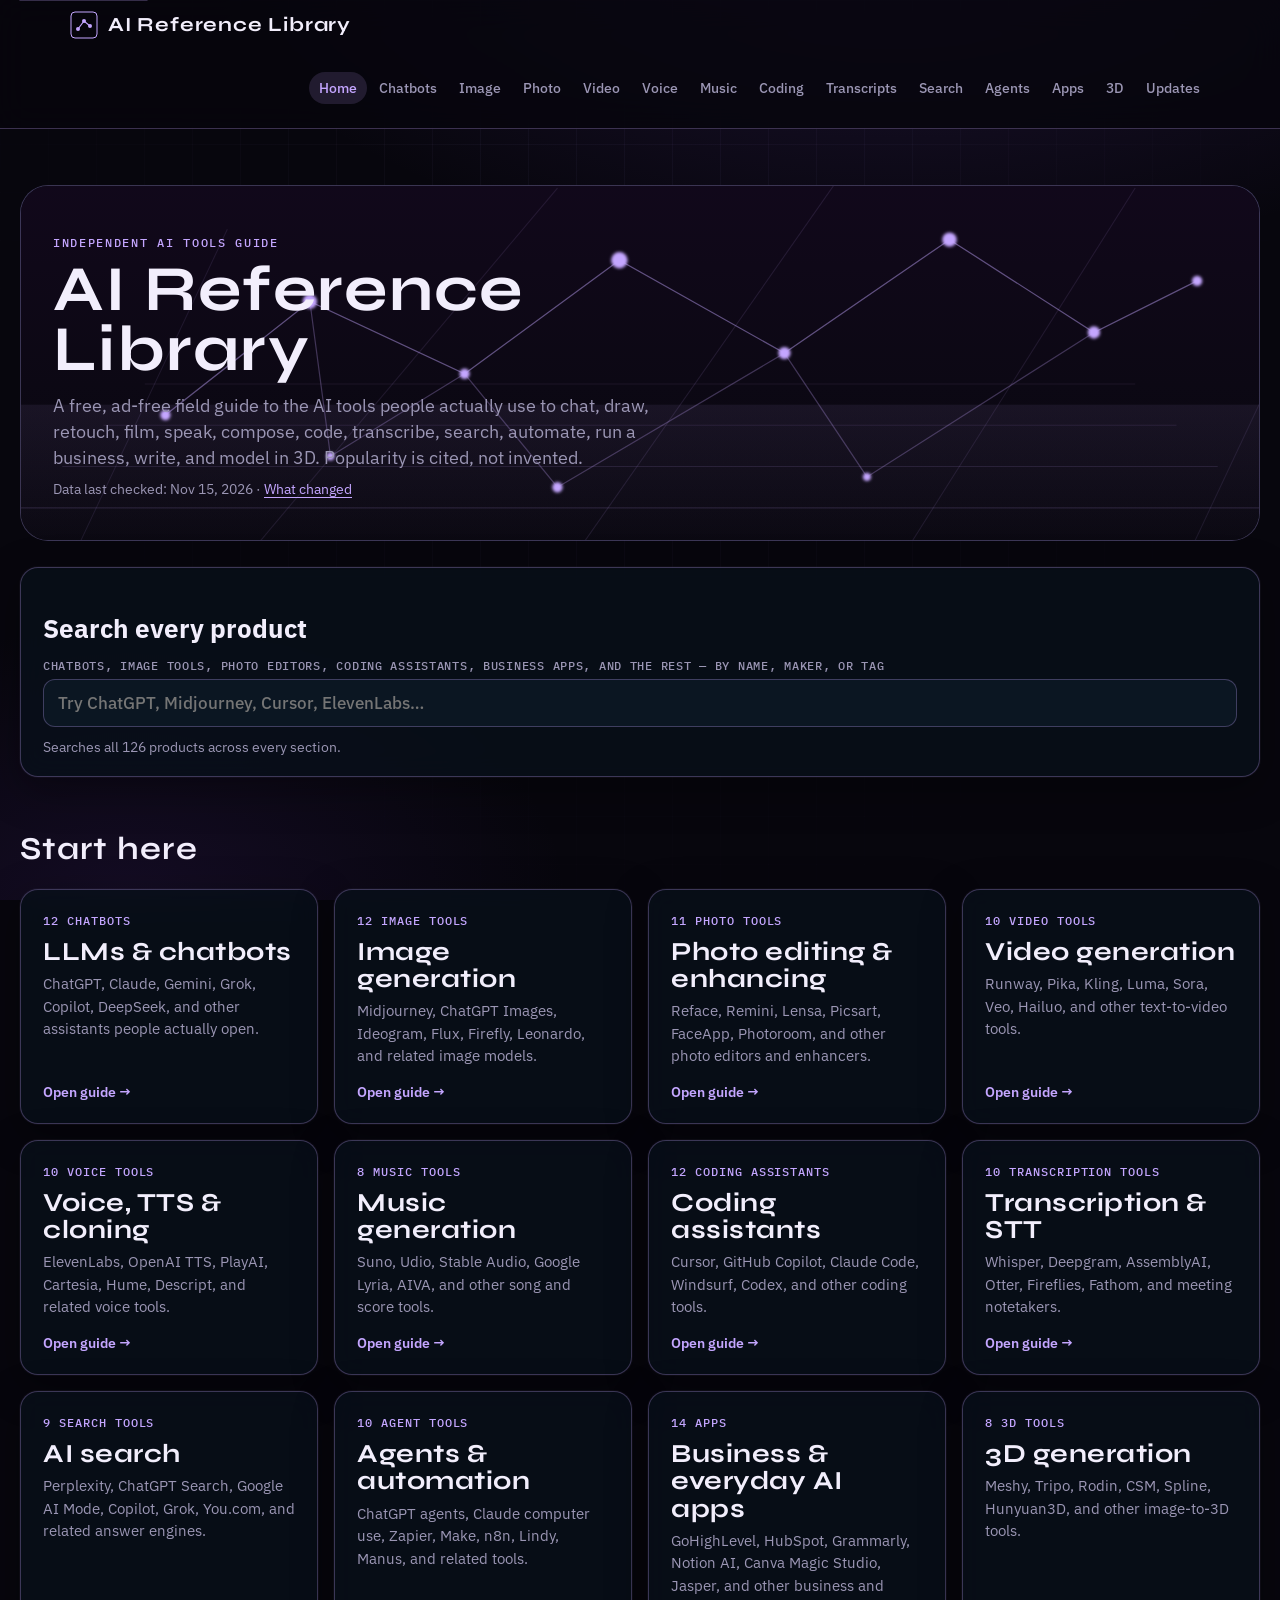
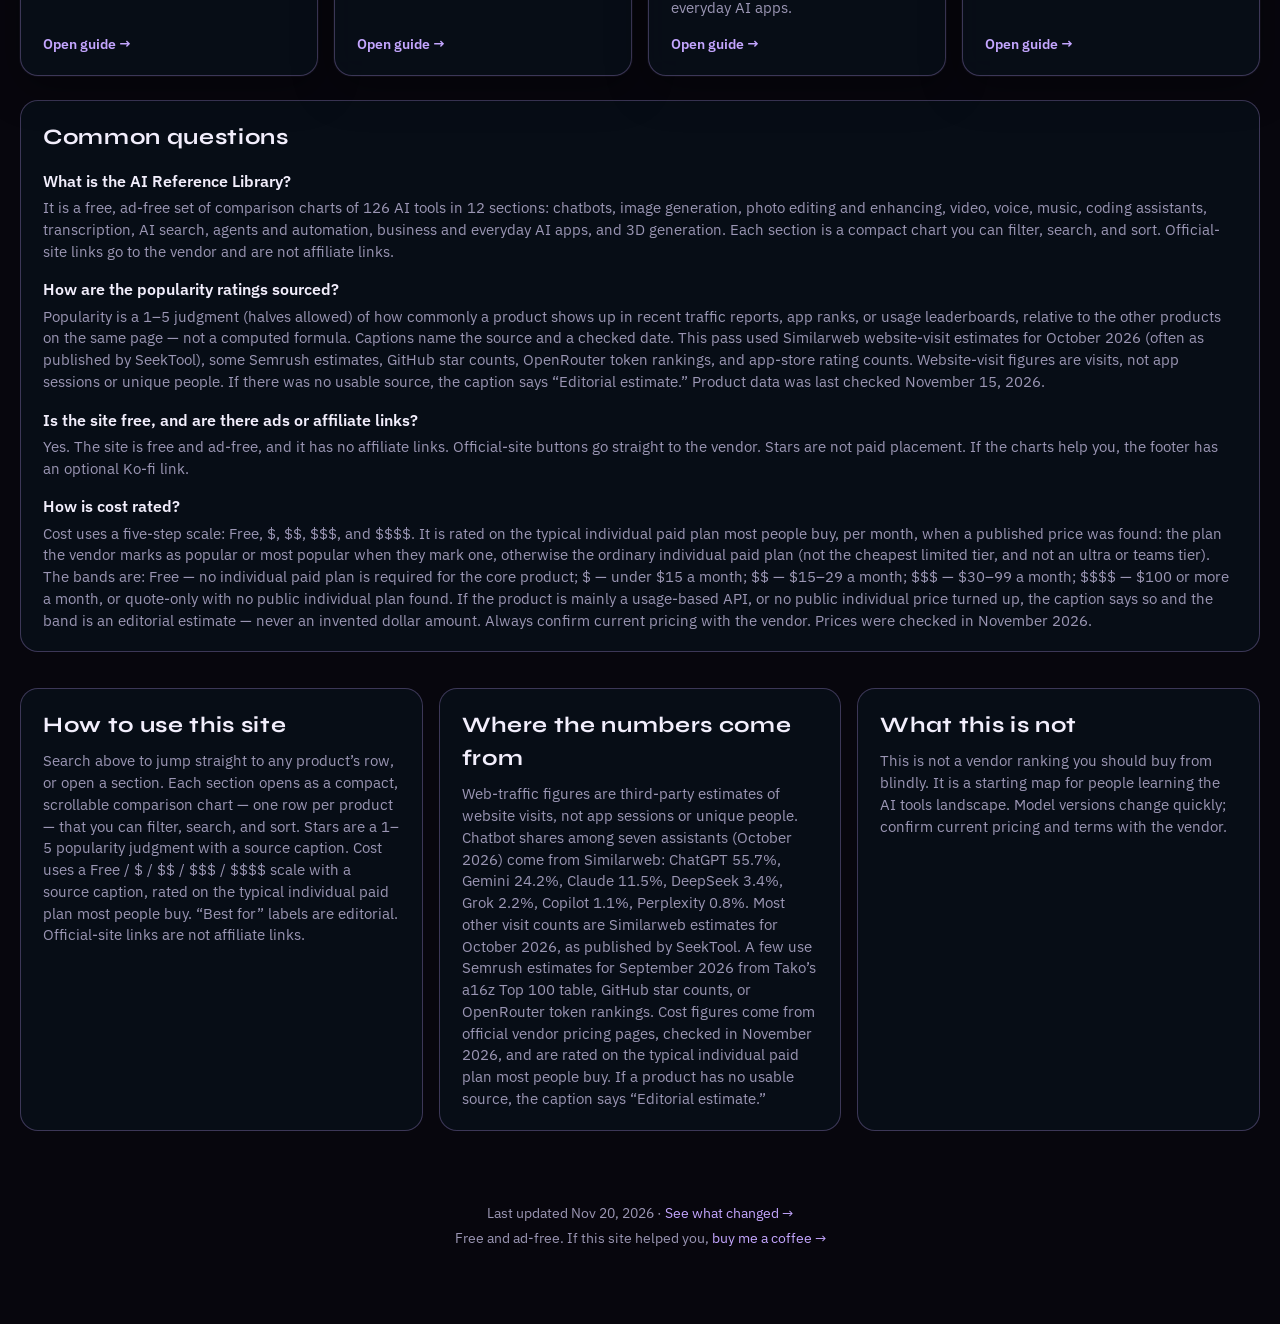
==== commit d4a42c23: "Add search and AI-crawler metadata, FAQs, and llms.txt." ====
--- a/index.html
+++ b/index.html
@@ -3,29 +3,34 @@
 <head>
 <meta charset="utf-8">
 <meta name="viewport" content="width=device-width,initial-scale=1,viewport-fit=cover">
-<title>AI Reference Library</title>
-<meta name="description" content="Free, ad-free guide to AI tools: chatbots, image generation, photo editing, video, voice, music, coding assistants, transcription, AI search, agents, business and everyday apps, and 3D, with cited ratings.">
+<title>AI Reference Library — free AI tools comparison charts</title>
+<meta name="description" content="Free, ad-free comparison charts of 126 AI tools across 12 sections, with cited popularity and cost ratings. No ads and no affiliate links.">
 <link rel="canonical" href="https://aitoolchart.net/">
 <meta property="og:type" content="website">
 <meta property="og:site_name" content="AI Reference Library">
-<meta property="og:title" content="AI Reference Library">
-<meta property="og:description" content="Free, ad-free guide to AI tools: chatbots, image generation, photo editing, video, voice, music, coding assistants, transcription, AI search, agents, business and everyday apps, and 3D, with cited ratings.">
+<meta property="og:title" content="AI Reference Library — free AI tools comparison charts">
+<meta property="og:description" content="Free, ad-free comparison charts of 126 AI tools across 12 sections, with cited popularity and cost ratings. No ads and no affiliate links.">
 <meta property="og:url" content="https://aitoolchart.net/">
 <meta property="og:image" content="https://aitoolchart.net/og-image.png">
 <meta property="og:image:width" content="1200">
 <meta property="og:image:height" content="630">
 <meta property="og:image:alt" content="AI Reference Library: a dark grid and connected nodes">
 <meta name="twitter:card" content="summary_large_image">
-<meta name="twitter:title" content="AI Reference Library">
-<meta name="twitter:description" content="Free, ad-free guide to AI tools: chatbots, image generation, photo editing, video, voice, music, coding assistants, transcription, AI search, agents, business and everyday apps, and 3D, with cited ratings.">
+<meta name="twitter:title" content="AI Reference Library — free AI tools comparison charts">
+<meta name="twitter:description" content="Free, ad-free comparison charts of 126 AI tools across 12 sections, with cited popularity and cost ratings. No ads and no affiliate links.">
 <meta name="twitter:image" content="https://aitoolchart.net/og-image.png">
+<meta name="twitter:image:alt" content="AI Reference Library: a dark grid and connected nodes">
+<link rel="alternate" type="text/plain" title="LLM summary" href="https://aitoolchart.net/llms.txt">
 <link rel="icon" href="favicon.ico" sizes="any">
 <link rel="icon" href="favicon.svg" type="image/svg+xml">
 <link rel="apple-touch-icon" href="apple-touch-icon.png">
 <link rel="preconnect" href="https://fonts.googleapis.com">
 <link rel="preconnect" href="https://fonts.gstatic.com" crossorigin>
 <link rel="stylesheet" href="https://fonts.googleapis.com/css2?family=IBM+Plex+Mono:wght@400;500&family=IBM+Plex+Sans:wght@400;500;600;700&family=Syne:wght@600;700;800&display=swap">
-<link rel="stylesheet" href="theme.css?v=20261115a">
+<link rel="stylesheet" href="theme.css?v=20261120a">
+<script type="application/ld+json">{"@context": "https://schema.org", "@type": "WebSite", "name": "AI Reference Library", "url": "https://aitoolchart.net/", "description": "Free, ad-free comparison charts of 126 AI tools across 12 sections, with cited popularity and cost ratings. No ads and no affiliate links.", "inLanguage": "en-US", "publisher": {"@type": "Person", "name": "Marcus Travis", "url": "https://ko-fi.com/marcustravis"}}</script>
+<script type="application/ld+json">{"@context": "https://schema.org", "@type": "Organization", "name": "AI Reference Library", "url": "https://aitoolchart.net/", "logo": "https://aitoolchart.net/og-image.png", "founder": {"@type": "Person", "name": "Marcus Travis", "url": "https://ko-fi.com/marcustravis"}, "sameAs": ["https://ko-fi.com/marcustravis", "https://github.com/MarcusTravis/ai-reference"]}</script>
+<script type="application/ld+json">{"@context": "https://schema.org", "@type": "FAQPage", "mainEntity": [{"@type": "Question", "name": "What is the AI Reference Library?", "acceptedAnswer": {"@type": "Answer", "text": "It is a free, ad-free set of comparison charts of 126 AI tools in 12 sections: chatbots, image generation, photo editing and enhancing, video, voice, music, coding assistants, transcription, AI search, agents and automation, business and everyday AI apps, and 3D generation. Each section is a compact chart you can filter, search, and sort. Official-site links go to the vendor and are not affiliate links."}}, {"@type": "Question", "name": "How are the popularity ratings sourced?", "acceptedAnswer": {"@type": "Answer", "text": "Popularity is a 1–5 judgment (halves allowed) of how commonly a product shows up in recent traffic reports, app ranks, or usage leaderboards, relative to the other products on the same page — not a computed formula. Captions name the source and a checked date. This pass used Similarweb website-visit estimates for October 2026 (often as published by SeekTool), some Semrush estimates, GitHub star counts, OpenRouter token rankings, and app-store rating counts. Website-visit figures are visits, not app sessions or unique people. If there was no usable source, the caption says “Editorial estimate.” Product data was last checked November 15, 2026."}}, {"@type": "Question", "name": "Is the site free, and are there ads or affiliate links?", "acceptedAnswer": {"@type": "Answer", "text": "Yes. The site is free and ad-free, and it has no affiliate links. Official-site buttons go straight to the vendor. Stars are not paid placement. If the charts help you, the footer has an optional Ko-fi link."}}, {"@type": "Question", "name": "How is cost rated?", "acceptedAnswer": {"@type": "Answer", "text": "Cost uses a five-step scale: Free, $, $$, $$$, and $$$$. It is rated on the typical individual paid plan most people buy, per month, when a published price was found: the plan the vendor marks as popular or most popular when they mark one, otherwise the ordinary individual paid plan (not the cheapest limited tier, and not an ultra or teams tier). The bands are: Free — no individual paid plan is required for the core product; $ — under $15 a month; $$ — $15–29 a month; $$$ — $30–99 a month; $$$$ — $100 or more a month, or quote-only with no public individual plan found. If the product is mainly a usage-based API, or no public individual price turned up, the caption says so and the band is an editorial estimate — never an invented dollar amount. Always confirm current pricing with the vendor. Prices were checked in November 2026."}}]}</script>
 </head>
 <body>
 <div class="page-bg"></div>
@@ -111,6 +116,10 @@
     <h2>Start here</h2>
     <div class="grid"><a class="card" href="chatbots.html"><span class="cnt">12 chatbots</span><span class="nm">LLMs &amp; chatbots</span><span class="ds">ChatGPT, Claude, Gemini, Grok, Copilot, DeepSeek, and other assistants people actually open.</span><span class="go">Open guide →</span></a><a class="card" href="image.html"><span class="cnt">12 image tools</span><span class="nm">Image generation</span><span class="ds">Midjourney, ChatGPT Images, Ideogram, Flux, Firefly, Leonardo, and related image models.</span><span class="go">Open guide →</span></a><a class="card" href="photo.html"><span class="cnt">11 photo tools</span><span class="nm">Photo editing &amp; enhancing</span><span class="ds">Reface, Remini, Lensa, Picsart, FaceApp, Photoroom, and other photo editors and enhancers.</span><span class="go">Open guide →</span></a><a class="card" href="video.html"><span class="cnt">10 video tools</span><span class="nm">Video generation</span><span class="ds">Runway, Pika, Kling, Luma, Sora, Veo, Hailuo, and other text-to-video tools.</span><span class="go">Open guide →</span></a><a class="card" href="voice.html"><span class="cnt">10 voice tools</span><span class="nm">Voice, TTS &amp; cloning</span><span class="ds">ElevenLabs, OpenAI TTS, PlayAI, Cartesia, Hume, Descript, and related voice tools.</span><span class="go">Open guide →</span></a><a class="card" href="music.html"><span class="cnt">8 music tools</span><span class="nm">Music generation</span><span class="ds">Suno, Udio, Stable Audio, Google Lyria, AIVA, and other song and score tools.</span><span class="go">Open guide →</span></a><a class="card" href="coding.html"><span class="cnt">12 coding assistants</span><span class="nm">Coding assistants</span><span class="ds">Cursor, GitHub Copilot, Claude Code, Windsurf, Codex, and other coding tools.</span><span class="go">Open guide →</span></a><a class="card" href="transcription.html"><span class="cnt">10 transcription tools</span><span class="nm">Transcription &amp; STT</span><span class="ds">Whisper, Deepgram, AssemblyAI, Otter, Fireflies, Fathom, and meeting notetakers.</span><span class="go">Open guide →</span></a><a class="card" href="search.html"><span class="cnt">9 search tools</span><span class="nm">AI search</span><span class="ds">Perplexity, ChatGPT Search, Google AI Mode, Copilot, Grok, You.com, and related answer engines.</span><span class="go">Open guide →</span></a><a class="card" href="agents.html"><span class="cnt">10 agent tools</span><span class="nm">Agents &amp; automation</span><span class="ds">ChatGPT agents, Claude computer use, Zapier, Make, n8n, Lindy, Manus, and related tools.</span><span class="go">Open guide →</span></a><a class="card" href="apps.html"><span class="cnt">14 apps</span><span class="nm">Business &amp; everyday AI apps</span><span class="ds">GoHighLevel, HubSpot, Grammarly, Notion AI, Canva Magic Studio, Jasper, and other business and everyday AI apps.</span><span class="go">Open guide →</span></a><a class="card" href="gen3d.html"><span class="cnt">8 3D tools</span><span class="nm">3D generation</span><span class="ds">Meshy, Tripo, Rodin, CSM, Spline, Hunyuan3D, and other image-to-3D tools.</span><span class="go">Open guide →</span></a></div>
   </section>
+  <section class="faq" id="faq">
+    <h2>Common questions</h2>
+    <div><h3>What is the AI Reference Library?</h3><p>It is a free, ad-free set of comparison charts of 126 AI tools in 12 sections: chatbots, image generation, photo editing and enhancing, video, voice, music, coding assistants, transcription, AI search, agents and automation, business and everyday AI apps, and 3D generation. Each section is a compact chart you can filter, search, and sort. Official-site links go to the vendor and are not affiliate links.</p></div><div><h3>How are the popularity ratings sourced?</h3><p>Popularity is a 1–5 judgment (halves allowed) of how commonly a product shows up in recent traffic reports, app ranks, or usage leaderboards, relative to the other products on the same page — not a computed formula. Captions name the source and a checked date. This pass used Similarweb website-visit estimates for October 2026 (often as published by SeekTool), some Semrush estimates, GitHub star counts, OpenRouter token rankings, and app-store rating counts. Website-visit figures are visits, not app sessions or unique people. If there was no usable source, the caption says “Editorial estimate.” Product data was last checked November 15, 2026.</p></div><div><h3>Is the site free, and are there ads or affiliate links?</h3><p>Yes. The site is free and ad-free, and it has no affiliate links. Official-site buttons go straight to the vendor. Stars are not paid placement. If the charts help you, the footer has an optional Ko-fi link.</p></div><div><h3>How is cost rated?</h3><p>Cost uses a five-step scale: Free, $, $$, $$$, and $$$$. It is rated on the typical individual paid plan most people buy, per month, when a published price was found: the plan the vendor marks as popular or most popular when they mark one, otherwise the ordinary individual paid plan (not the cheapest limited tier, and not an ultra or teams tier). The bands are: Free — no individual paid plan is required for the core product; $ — under $15 a month; $$ — $15–29 a month; $$$ — $30–99 a month; $$$$ — $100 or more a month, or quote-only with no public individual plan found. If the product is mainly a usage-based API, or no public individual price turned up, the caption says so and the band is an editorial estimate — never an invented dollar amount. Always confirm current pricing with the vendor. Prices were checked in November 2026.</p></div>
+  </section>
   <div class="notes">
     <section>
       <h2>How to use this site</h2>
@@ -127,7 +136,7 @@
   </div>
 </div>
 <footer class="site-footer">
-<p class="kofi updated">Last updated <time datetime="2026-11-15">Nov 15, 2026</time> · <a href="updates.html">See what changed →</a></p>
+<p class="kofi updated">Last updated <time datetime="2026-11-20">Nov 20, 2026</time> · <a href="updates.html">See what changed →</a></p>
 <p class="kofi">Free and ad-free. If this site helped you, <a href="https://ko-fi.com/marcustravis" target="_blank" rel="noopener">buy me a coffee →</a></p>
 </footer>
 <script>
@@ -146,6 +155,6 @@
 </script>
 
 <script>window.SEARCH_INDEX = [{"name": "ChatGPT", "maker": "OpenAI", "tags": ["Consumer app", "API", "Paid plan", "Voice", "Search"], "icon": "chatgpt", "section": "LLMs & chatbots", "href": "chatbots.html#p-chatgpt"}, {"name": "Gemini", "maker": "Google", "tags": ["Consumer app", "API", "Paid plan", "Voice", "Search"], "icon": "gemini", "section": "LLMs & chatbots", "href": "chatbots.html#p-gemini"}, {"name": "Claude", "maker": "Anthropic", "tags": ["Consumer app", "API", "Paid plan", "Coding"], "icon": "claude", "section": "LLMs & chatbots", "href": "chatbots.html#p-claude"}, {"name": "DeepSeek", "maker": "DeepSeek", "tags": ["Consumer app", "API", "Open weights", "Free tier"], "icon": "deepseek", "section": "LLMs & chatbots", "href": "chatbots.html#p-deepseek"}, {"name": "Grok", "maker": "xAI", "tags": ["Consumer app", "API", "Paid plan", "Search"], "icon": "grok", "section": "LLMs & chatbots", "href": "chatbots.html#p-grok"}, {"name": "Microsoft Copilot", "maker": "Microsoft", "tags": ["Consumer app", "Paid plan", "Office"], "icon": "copilot", "section": "LLMs & chatbots", "href": "chatbots.html#p-microsoft-copilot"}, {"name": "Meta AI", "maker": "Meta", "tags": ["Consumer app", "Free tier", "Voice"], "icon": "meta-ai", "section": "LLMs & chatbots", "href": "chatbots.html#p-meta-ai"}, {"name": "Qwen", "maker": "Alibaba (Qwen)", "tags": ["Consumer app", "API", "Open weights", "Free tier"], "icon": "qwen", "section": "LLMs & chatbots", "href": "chatbots.html#p-qwen"}, {"name": "Kimi", "maker": "Moonshot AI", "tags": ["Consumer app", "API", "Free tier"], "icon": "kimi", "section": "LLMs & chatbots", "href": "chatbots.html#p-kimi"}, {"name": "Z.ai (GLM)", "maker": "Zhipu / Z.ai", "tags": ["Consumer app", "API", "Open weights", "Free tier"], "icon": "zai", "section": "LLMs & chatbots", "href": "chatbots.html#p-z-ai-glm"}, {"name": "Mistral Le Chat", "maker": "Mistral AI", "tags": ["Consumer app", "API", "Open weights", "Paid plan"], "icon": "mistral", "section": "LLMs & chatbots", "href": "chatbots.html#p-mistral-le-chat"}, {"name": "Character.AI", "maker": "Character.AI", "tags": ["Consumer app", "Paid plan"], "icon": "character-ai", "section": "LLMs & chatbots", "href": "chatbots.html#p-character-ai"}, {"name": "Midjourney", "maker": "Midjourney", "tags": ["Consumer app", "Paid plan", "Discord"], "icon": "midjourney", "section": "Image generation", "href": "image.html#p-midjourney"}, {"name": "ChatGPT Images", "maker": "OpenAI", "tags": ["Consumer app", "Paid plan"], "icon": "chatgpt-images", "section": "Image generation", "href": "image.html#p-chatgpt-images"}, {"name": "Gemini Images", "maker": "Google", "tags": ["Consumer app", "Paid plan"], "icon": "gemini-images", "section": "Image generation", "href": "image.html#p-gemini-images"}, {"name": "Adobe Firefly", "maker": "Adobe", "tags": ["Consumer app", "Paid plan", "Creative Cloud"], "icon": "firefly", "section": "Image generation", "href": "image.html#p-adobe-firefly"}, {"name": "Flux", "maker": "Black Forest Labs", "tags": ["API", "Consumer app", "Open weights"], "icon": "flux", "section": "Image generation", "href": "image.html#p-flux"}, {"name": "Ideogram", "maker": "Ideogram", "tags": ["Consumer app", "Paid plan"], "icon": "ideogram", "section": "Image generation", "href": "image.html#p-ideogram"}, {"name": "Leonardo", "maker": "Leonardo.Ai", "tags": ["Consumer app", "Paid plan"], "icon": "leonardo", "section": "Image generation", "href": "image.html#p-leonardo"}, {"name": "Recraft", "maker": "Recraft", "tags": ["Consumer app", "Paid plan", "Vector"], "icon": "recraft", "section": "Image generation", "href": "image.html#p-recraft"}, {"name": "Grok Imagine", "maker": "xAI", "tags": ["Consumer app", "Paid plan"], "icon": "grok-imagine", "section": "Image generation", "href": "image.html#p-grok-imagine"}, {"name": "DreamStudio", "maker": "Stability AI", "tags": ["Consumer app", "API", "Open weights"], "icon": "dreamstudio", "section": "Image generation", "href": "image.html#p-dreamstudio"}, {"name": "Microsoft Designer", "maker": "Microsoft", "tags": ["Consumer app", "Paid plan", "Office"], "icon": "designer", "section": "Image generation", "href": "image.html#p-microsoft-designer"}, {"name": "SeaArt", "maker": "SeaArt", "tags": ["Consumer app", "Free tier", "Paid plan"], "icon": "seaart", "section": "Image generation", "href": "image.html#p-seaart"}, {"name": "Picsart", "maker": "Picsart", "tags": ["Consumer app", "Free tier", "Paid plan", "Retouching"], "icon": "picsart", "section": "Photo editing & enhancing", "href": "photo.html#p-picsart"}, {"name": "Photoroom", "maker": "Photoroom", "tags": ["Consumer app", "Free tier", "Paid plan", "Background removal"], "icon": "photoroom", "section": "Photo editing & enhancing", "href": "photo.html#p-photoroom"}, {"name": "FaceApp", "maker": "FaceApp Technology", "tags": ["Consumer app", "Paid plan", "Retouching"], "icon": "faceapp", "section": "Photo editing & enhancing", "href": "photo.html#p-faceapp"}, {"name": "Facetune", "maker": "Lightricks", "tags": ["Consumer app", "Paid plan", "Retouching", "AI avatars"], "icon": "facetune", "section": "Photo editing & enhancing", "href": "photo.html#p-facetune"}, {"name": "Reface", "maker": "Reface", "tags": ["Consumer app", "Paid plan", "Face swap", "AI avatars"], "icon": "reface", "section": "Photo editing & enhancing", "href": "photo.html#p-reface"}, {"name": "Remini", "maker": "Bending Spoons", "tags": ["Consumer app", "Paid plan", "Photo enhance"], "icon": "remini", "section": "Photo editing & enhancing", "href": "photo.html#p-remini"}, {"name": "Fotor", "maker": "Fotor", "tags": ["Consumer app", "Free tier", "Paid plan", "Photo enhance"], "icon": "fotor", "section": "Photo editing & enhancing", "href": "photo.html#p-fotor"}, {"name": "Lensa", "maker": "Prisma Labs", "tags": ["Consumer app", "Paid plan", "AI avatars", "Retouching"], "icon": "lensa", "section": "Photo editing & enhancing", "href": "photo.html#p-lensa"}, {"name": "Topaz Photo", "maker": "Topaz Labs", "tags": ["Consumer app", "Paid plan", "Photo enhance", "Desktop app"], "icon": "topaz-photo", "section": "Photo editing & enhancing", "href": "photo.html#p-topaz-photo"}, {"name": "Let's Enhance", "maker": "LetsEnhance", "tags": ["Consumer app", "Free tier", "Paid plan", "Photo enhance"], "icon": "lets-enhance", "section": "Photo editing & enhancing", "href": "photo.html#p-let-s-enhance"}, {"name": "Magnific", "maker": "Magnific (Freepik)", "tags": ["Consumer app", "Paid plan", "Photo enhance"], "icon": "magnific", "section": "Photo editing & enhancing", "href": "photo.html#p-magnific"}, {"name": "Runway", "maker": "Runway", "tags": ["Consumer app", "Paid plan"], "icon": "runway", "section": "Video generation", "href": "video.html#p-runway"}, {"name": "Google Veo", "maker": "Google", "tags": ["Consumer app", "Paid plan"], "icon": "veo", "section": "Video generation", "href": "video.html#p-google-veo"}, {"name": "Sora", "maker": "OpenAI", "tags": ["Consumer app", "Paid plan"], "icon": "sora", "section": "Video generation", "href": "video.html#p-sora"}, {"name": "Kling", "maker": "Kuaishou", "tags": ["Consumer app", "Paid plan"], "icon": "kling", "section": "Video generation", "href": "video.html#p-kling"}, {"name": "Luma Dream Machine", "maker": "Luma AI", "tags": ["Consumer app", "Paid plan"], "icon": "luma", "section": "Video generation", "href": "video.html#p-luma-dream-machine"}, {"name": "Pika", "maker": "Pika", "tags": ["Consumer app", "Paid plan"], "icon": "pika", "section": "Video generation", "href": "video.html#p-pika"}, {"name": "Hailuo", "maker": "MiniMax", "tags": ["Consumer app", "Paid plan"], "icon": "hailuo", "section": "Video generation", "href": "video.html#p-hailuo"}, {"name": "Adobe Firefly Video", "maker": "Adobe", "tags": ["Consumer app", "Paid plan", "Creative Cloud"], "icon": "firefly-video", "section": "Video generation", "href": "video.html#p-adobe-firefly-video"}, {"name": "HeyGen", "maker": "HeyGen", "tags": ["Consumer app", "Paid plan", "Avatars"], "icon": "heygen", "section": "Video generation", "href": "video.html#p-heygen"}, {"name": "Vidu", "maker": "ShengShu / Vidu", "tags": ["Consumer app", "Paid plan"], "icon": "vidu", "section": "Video generation", "href": "video.html#p-vidu"}, {"name": "ElevenLabs", "maker": "ElevenLabs", "tags": ["Consumer app", "API", "Paid plan", "Cloning"], "icon": "elevenlabs", "section": "Voice, TTS & cloning", "href": "voice.html#p-elevenlabs"}, {"name": "OpenAI TTS", "maker": "OpenAI", "tags": ["API", "Consumer app", "Paid plan"], "icon": "openai-tts", "section": "Voice, TTS & cloning", "href": "voice.html#p-openai-tts"}, {"name": "Speechify", "maker": "Speechify", "tags": ["Consumer app", "Paid plan"], "icon": "speechify", "section": "Voice, TTS & cloning", "href": "voice.html#p-speechify"}, {"name": "Descript", "maker": "Descript", "tags": ["Consumer app", "Paid plan", "Cloning", "Editing"], "icon": "descript", "section": "Voice, TTS & cloning", "href": "voice.html#p-descript"}, {"name": "PlayAI", "maker": "PlayAI (Play.ht)", "tags": ["Consumer app", "API", "Paid plan", "Cloning"], "icon": "playai", "section": "Voice, TTS & cloning", "href": "voice.html#p-playai"}, {"name": "Cartesia", "maker": "Cartesia", "tags": ["API", "Paid plan"], "icon": "cartesia", "section": "Voice, TTS & cloning", "href": "voice.html#p-cartesia"}, {"name": "Hume", "maker": "Hume AI", "tags": ["API", "Consumer app", "Paid plan"], "icon": "hume", "section": "Voice, TTS & cloning", "href": "voice.html#p-hume"}, {"name": "Murf", "maker": "Murf", "tags": ["Consumer app", "Paid plan"], "icon": "murf", "section": "Voice, TTS & cloning", "href": "voice.html#p-murf"}, {"name": "Resemble AI", "maker": "Resemble AI", "tags": ["API", "Paid plan", "Cloning"], "icon": "resemble", "section": "Voice, TTS & cloning", "href": "voice.html#p-resemble-ai"}, {"name": "Google Cloud TTS", "maker": "Google", "tags": ["API"], "icon": "google-tts", "section": "Voice, TTS & cloning", "href": "voice.html#p-google-cloud-tts"}, {"name": "Suno", "maker": "Suno", "tags": ["Consumer app", "Paid plan"], "icon": "suno", "section": "Music generation", "href": "music.html#p-suno"}, {"name": "Udio", "maker": "Udio", "tags": ["Consumer app", "Paid plan"], "icon": "udio", "section": "Music generation", "href": "music.html#p-udio"}, {"name": "Stable Audio", "maker": "Stability AI", "tags": ["Consumer app", "API", "Paid plan"], "icon": "stable-audio", "section": "Music generation", "href": "music.html#p-stable-audio"}, {"name": "Google Lyria / MusicFX", "maker": "Google", "tags": ["Consumer app", "Paid plan"], "icon": "lyria", "section": "Music generation", "href": "music.html#p-google-lyria-musicfx"}, {"name": "Eleven Music", "maker": "ElevenLabs", "tags": ["Consumer app", "API", "Paid plan"], "icon": "eleven-music", "section": "Music generation", "href": "music.html#p-eleven-music"}, {"name": "AIVA", "maker": "AIVA", "tags": ["Consumer app", "Paid plan"], "icon": "aiva", "section": "Music generation", "href": "music.html#p-aiva"}, {"name": "Soundraw", "maker": "Soundraw", "tags": ["Consumer app", "Paid plan"], "icon": "soundraw", "section": "Music generation", "href": "music.html#p-soundraw"}, {"name": "Beatoven", "maker": "Beatoven.ai", "tags": ["Consumer app", "Paid plan"], "icon": "beatoven", "section": "Music generation", "href": "music.html#p-beatoven"}, {"name": "Cursor", "maker": "Anysphere / X Subscription", "tags": ["Editor", "Paid plan", "Agents"], "icon": "cursor", "section": "Coding assistants", "href": "coding.html#p-cursor"}, {"name": "GitHub Copilot", "maker": "GitHub (Microsoft)", "tags": ["Editor plugin", "Paid plan", "CLI"], "icon": "github-copilot", "section": "Coding assistants", "href": "coding.html#p-github-copilot"}, {"name": "Claude Code", "maker": "Anthropic", "tags": ["CLI", "Agent", "Paid plan"], "icon": "claude-code", "section": "Coding assistants", "href": "coding.html#p-claude-code"}, {"name": "OpenAI Codex", "maker": "OpenAI", "tags": ["CLI", "Editor plugin", "Agent", "Paid plan"], "icon": "codex", "section": "Coding assistants", "href": "coding.html#p-openai-codex"}, {"name": "Windsurf", "maker": "Windsurf (Cognition)", "tags": ["Editor", "Paid plan", "Agents"], "icon": "windsurf", "section": "Coding assistants", "href": "coding.html#p-windsurf"}, {"name": "Gemini Code Assist", "maker": "Google", "tags": ["Editor plugin", "Paid plan"], "icon": "gemini-code", "section": "Coding assistants", "href": "coding.html#p-gemini-code-assist"}, {"name": "Amazon Q Developer", "maker": "Amazon Web Services", "tags": ["Editor plugin", "Paid plan", "Cloud"], "icon": "amazon-q", "section": "Coding assistants", "href": "coding.html#p-amazon-q-developer"}, {"name": "Tabnine", "maker": "Tabnine", "tags": ["Editor plugin", "Paid plan"], "icon": "tabnine", "section": "Coding assistants", "href": "coding.html#p-tabnine"}, {"name": "JetBrains AI", "maker": "JetBrains", "tags": ["Editor plugin", "Paid plan"], "icon": "jetbrains-ai", "section": "Coding assistants", "href": "coding.html#p-jetbrains-ai"}, {"name": "Cline", "maker": "Cline", "tags": ["Editor plugin", "Agent", "Open source"], "icon": "cline", "section": "Coding assistants", "href": "coding.html#p-cline"}, {"name": "Aider", "maker": "Aider", "tags": ["CLI", "Agent", "Open source"], "icon": "aider", "section": "Coding assistants", "href": "coding.html#p-aider"}, {"name": "Continue", "maker": "Continue", "tags": ["Editor plugin", "Open source"], "icon": "continue", "section": "Coding assistants", "href": "coding.html#p-continue"}, {"name": "OpenAI Whisper", "maker": "OpenAI", "tags": ["Open source", "API"], "icon": "whisper", "section": "Transcription & STT", "href": "transcription.html#p-openai-whisper"}, {"name": "Otter", "maker": "Otter.ai", "tags": ["Consumer app", "Meetings", "Paid plan"], "icon": "otter", "section": "Transcription & STT", "href": "transcription.html#p-otter"}, {"name": "Deepgram", "maker": "Deepgram", "tags": ["API"], "icon": "deepgram", "section": "Transcription & STT", "href": "transcription.html#p-deepgram"}, {"name": "AssemblyAI", "maker": "AssemblyAI", "tags": ["API"], "icon": "assemblyai", "section": "Transcription & STT", "href": "transcription.html#p-assemblyai"}, {"name": "Fireflies", "maker": "Fireflies.ai", "tags": ["Consumer app", "Meetings", "Paid plan"], "icon": "fireflies", "section": "Transcription & STT", "href": "transcription.html#p-fireflies"}, {"name": "Fathom", "maker": "Fathom", "tags": ["Consumer app", "Meetings", "Free tier", "Paid plan"], "icon": "fathom", "section": "Transcription & STT", "href": "transcription.html#p-fathom"}, {"name": "Grain", "maker": "Grain", "tags": ["Consumer app", "Meetings", "Paid plan"], "icon": "grain", "section": "Transcription & STT", "href": "transcription.html#p-grain"}, {"name": "Rev", "maker": "Rev", "tags": ["Consumer app", "API", "Paid plan"], "icon": "rev", "section": "Transcription & STT", "href": "transcription.html#p-rev"}, {"name": "Descript (transcription)", "maker": "Descript", "tags": ["Consumer app", "Editing", "Paid plan"], "icon": "descript", "section": "Transcription & STT", "href": "transcription.html#p-descript-transcription"}, {"name": "Notta", "maker": "Notta", "tags": ["Consumer app", "Meetings", "Paid plan"], "icon": "notta", "section": "Transcription & STT", "href": "transcription.html#p-notta"}, {"name": "Perplexity", "maker": "Perplexity", "tags": ["Consumer app", "Paid plan", "Citations"], "icon": "perplexity", "section": "AI search", "href": "search.html#p-perplexity"}, {"name": "Google AI Mode", "maker": "Google", "tags": ["Search engine", "Paid plan"], "icon": "google-ai-mode", "section": "AI search", "href": "search.html#p-google-ai-mode"}, {"name": "ChatGPT Search", "maker": "OpenAI", "tags": ["Consumer app", "Paid plan", "Citations"], "icon": "chatgpt-search", "section": "AI search", "href": "search.html#p-chatgpt-search"}, {"name": "Microsoft Copilot (search)", "maker": "Microsoft", "tags": ["Consumer app", "Paid plan", "Citations"], "icon": "copilot-search", "section": "AI search", "href": "search.html#p-microsoft-copilot-search"}, {"name": "Grok (search)", "maker": "xAI", "tags": ["Consumer app", "Paid plan", "Citations"], "icon": "grok-search", "section": "AI search", "href": "search.html#p-grok-search"}, {"name": "You.com", "maker": "You.com", "tags": ["Consumer app", "Paid plan", "Citations"], "icon": "youcom", "section": "AI search", "href": "search.html#p-you-com"}, {"name": "Phind", "maker": "Phind", "tags": ["Consumer app", "Paid plan", "Developers"], "icon": "phind", "section": "AI search", "href": "search.html#p-phind"}, {"name": "Exa", "maker": "Exa", "tags": ["API", "Paid plan"], "icon": "exa", "section": "AI search", "href": "search.html#p-exa"}, {"name": "Brave Search / Leo", "maker": "Brave", "tags": ["Search engine", "Consumer app", "Paid plan"], "icon": "brave-leo", "section": "AI search", "href": "search.html#p-brave-search-leo"}, {"name": "ChatGPT Agent", "maker": "OpenAI", "tags": ["Consumer app", "Agent", "Paid plan"], "icon": "chatgpt-agent", "section": "Agents & automation", "href": "agents.html#p-chatgpt-agent"}, {"name": "Claude Computer Use", "maker": "Anthropic", "tags": ["Consumer app", "Agent", "Paid plan"], "icon": "claude-computer-use", "section": "Agents & automation", "href": "agents.html#p-claude-computer-use"}, {"name": "Zapier", "maker": "Zapier", "tags": ["Automation", "Paid plan", "No-code"], "icon": "zapier", "section": "Agents & automation", "href": "agents.html#p-zapier"}, {"name": "Make", "maker": "Make", "tags": ["Automation", "Paid plan", "No-code"], "icon": "make", "section": "Agents & automation", "href": "agents.html#p-make"}, {"name": "n8n", "maker": "n8n", "tags": ["Automation", "Open source", "Paid plan", "Self-hosted"], "icon": "n8n", "section": "Agents & automation", "href": "agents.html#p-n8n"}, {"name": "Lindy", "maker": "Lindy", "tags": ["Consumer app", "Agent", "Paid plan"], "icon": "lindy", "section": "Agents & automation", "href": "agents.html#p-lindy"}, {"name": "Manus", "maker": "Manus", "tags": ["Consumer app", "Agent", "Paid plan"], "icon": "manus", "section": "Agents & automation", "href": "agents.html#p-manus"}, {"name": "Microsoft Copilot Studio", "maker": "Microsoft", "tags": ["Low-code", "Agent", "Paid plan"], "icon": "copilot-studio", "section": "Agents & automation", "href": "agents.html#p-microsoft-copilot-studio"}, {"name": "Google Antigravity", "maker": "Google", "tags": ["Agent", "Paid plan", "Developers"], "icon": "antigravity", "section": "Agents & automation", "href": "agents.html#p-google-antigravity"}, {"name": "Relevance AI", "maker": "Relevance AI", "tags": ["Agent", "Paid plan"], "icon": "relevance-ai", "section": "Agents & automation", "href": "agents.html#p-relevance-ai"}, {"name": "Canva Magic Studio", "maker": "Canva", "tags": ["Personal", "Business", "Marketing"], "icon": "canva", "section": "Business & everyday AI apps", "href": "apps.html#p-canva-magic-studio"}, {"name": "Notion AI", "maker": "Notion", "tags": ["Personal", "Business", "Writing"], "icon": "notion-ai", "section": "Business & everyday AI apps", "href": "apps.html#p-notion-ai"}, {"name": "Salesforce Agentforce", "maker": "Salesforce", "tags": ["Business", "CRM and sales", "Support"], "icon": "salesforce-agentforce", "section": "Business & everyday AI apps", "href": "apps.html#p-salesforce-agentforce"}, {"name": "Zendesk AI", "maker": "Zendesk", "tags": ["Business", "Support"], "icon": "zendesk", "section": "Business & everyday AI apps", "href": "apps.html#p-zendesk-ai"}, {"name": "Grammarly", "maker": "Grammarly (Superhuman)", "tags": ["Personal", "Business", "Writing"], "icon": "grammarly", "section": "Business & everyday AI apps", "href": "apps.html#p-grammarly"}, {"name": "HubSpot (Breeze AI)", "maker": "HubSpot", "tags": ["Business", "Marketing", "CRM and sales"], "icon": "hubspot", "section": "Business & everyday AI apps", "href": "apps.html#p-hubspot-breeze-ai"}, {"name": "QuillBot", "maker": "QuillBot", "tags": ["Personal", "Writing"], "icon": "quillbot", "section": "Business & everyday AI apps", "href": "apps.html#p-quillbot"}, {"name": "ClickUp Brain", "maker": "ClickUp", "tags": ["Personal", "Business"], "icon": "clickup", "section": "Business & everyday AI apps", "href": "apps.html#p-clickup-brain"}, {"name": "Gamma", "maker": "Gamma", "tags": ["Personal", "Business", "Writing"], "icon": "gamma", "section": "Business & everyday AI apps", "href": "apps.html#p-gamma"}, {"name": "GoHighLevel (HighLevel)", "maker": "HighLevel", "tags": ["Business", "Marketing", "CRM and sales"], "icon": "gohighlevel", "section": "Business & everyday AI apps", "href": "apps.html#p-gohighlevel-highlevel"}, {"name": "Superhuman", "maker": "Superhuman", "tags": ["Personal", "Business", "Writing"], "icon": "superhuman", "section": "Business & everyday AI apps", "href": "apps.html#p-superhuman"}, {"name": "Intercom Fin", "maker": "Intercom", "tags": ["Business", "Support"], "icon": "intercom-fin", "section": "Business & everyday AI apps", "href": "apps.html#p-intercom-fin"}, {"name": "Jasper", "maker": "Jasper", "tags": ["Business", "Marketing", "Writing"], "icon": "jasper", "section": "Business & everyday AI apps", "href": "apps.html#p-jasper"}, {"name": "Copy.ai", "maker": "Copy.ai", "tags": ["Business", "Marketing", "Writing"], "icon": "copy-ai", "section": "Business & everyday AI apps", "href": "apps.html#p-copy-ai"}, {"name": "Meshy", "maker": "Meshy", "tags": ["Consumer app", "Paid plan"], "icon": "meshy", "section": "3D generation", "href": "gen3d.html#p-meshy"}, {"name": "Tripo", "maker": "VAST / Tripo", "tags": ["Consumer app", "API", "Paid plan"], "icon": "tripo", "section": "3D generation", "href": "gen3d.html#p-tripo"}, {"name": "Rodin", "maker": "Deemos / Hyper3D", "tags": ["Consumer app", "Paid plan"], "icon": "rodin", "section": "3D generation", "href": "gen3d.html#p-rodin"}, {"name": "CSM", "maker": "Common Sense Machines", "tags": ["Consumer app", "Paid plan"], "icon": "csm", "section": "3D generation", "href": "gen3d.html#p-csm"}, {"name": "Spline AI", "maker": "Spline", "tags": ["Consumer app", "Paid plan", "Web 3D"], "icon": "spline", "section": "3D generation", "href": "gen3d.html#p-spline-ai"}, {"name": "Hunyuan3D", "maker": "Tencent", "tags": ["Open weights", "API", "Consumer app"], "icon": "hunyuan3d", "section": "3D generation", "href": "gen3d.html#p-hunyuan3d"}, {"name": "Luma Genie", "maker": "Luma AI", "tags": ["Consumer app", "Paid plan"], "icon": "luma-genie", "section": "3D generation", "href": "gen3d.html#p-luma-genie"}, {"name": "3D AI Studio", "maker": "3D AI Studio", "tags": ["Consumer app", "Paid plan"], "icon": "3d-ai-studio", "section": "3D generation", "href": "gen3d.html#p-3d-ai-studio"}];</script>
-<script src="home-search.js?v=20261115a"></script>
+<script src="home-search.js?v=20261120a"></script>
 </body>
 </html>
--- a/theme.css
+++ b/theme.css
@@ -584,3 +584,30 @@
   color: var(--fg);
   white-space: normal;
 }
+
+/* Intro, related charts, visible FAQ */
+.intro {
+  color: var(--muted);
+  font-size: 15px;
+  max-width: 78ch;
+  margin: 0 0 18px;
+}
+.related, .faq {
+  border: 1px solid var(--line);
+  border-radius: var(--radius);
+  background: var(--surface);
+  padding: 20px 22px;
+  margin-top: 24px;
+}
+.related h2, .faq h2 {
+  font-family: var(--display);
+  font-size: 22px;
+  margin: 0 0 8px;
+  letter-spacing: 0.03em;
+}
+.related ul { list-style: none; margin: 0; padding: 0; display: grid; gap: 8px; }
+.related li { color: var(--muted); font-size: 14.5px; }
+.related a { color: var(--cyan); text-decoration: none; }
+.related a:hover { text-decoration: underline; }
+.faq h3 { font-size: 15.5px; font-weight: 600; margin: 16px 0 4px; color: var(--fg); }
+.faq p { color: var(--muted); font-size: 14.5px; margin: 0; }
